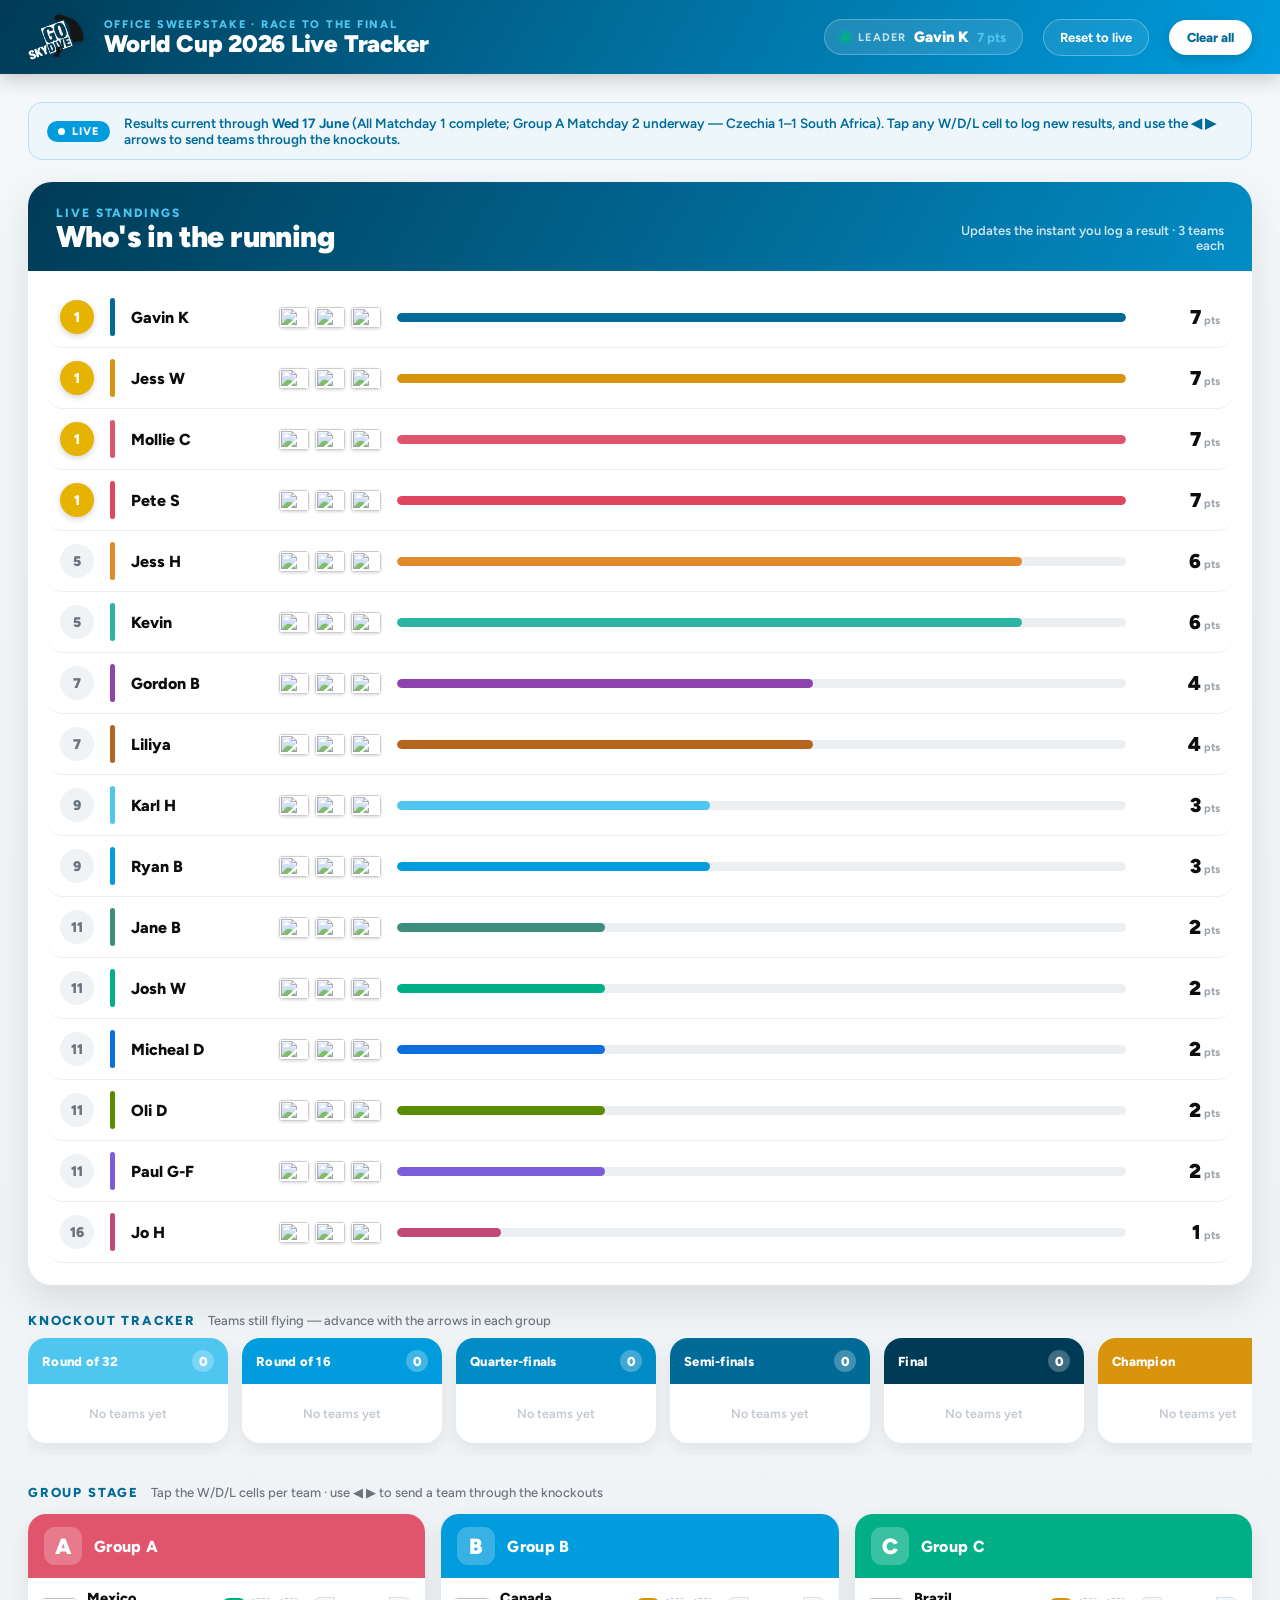
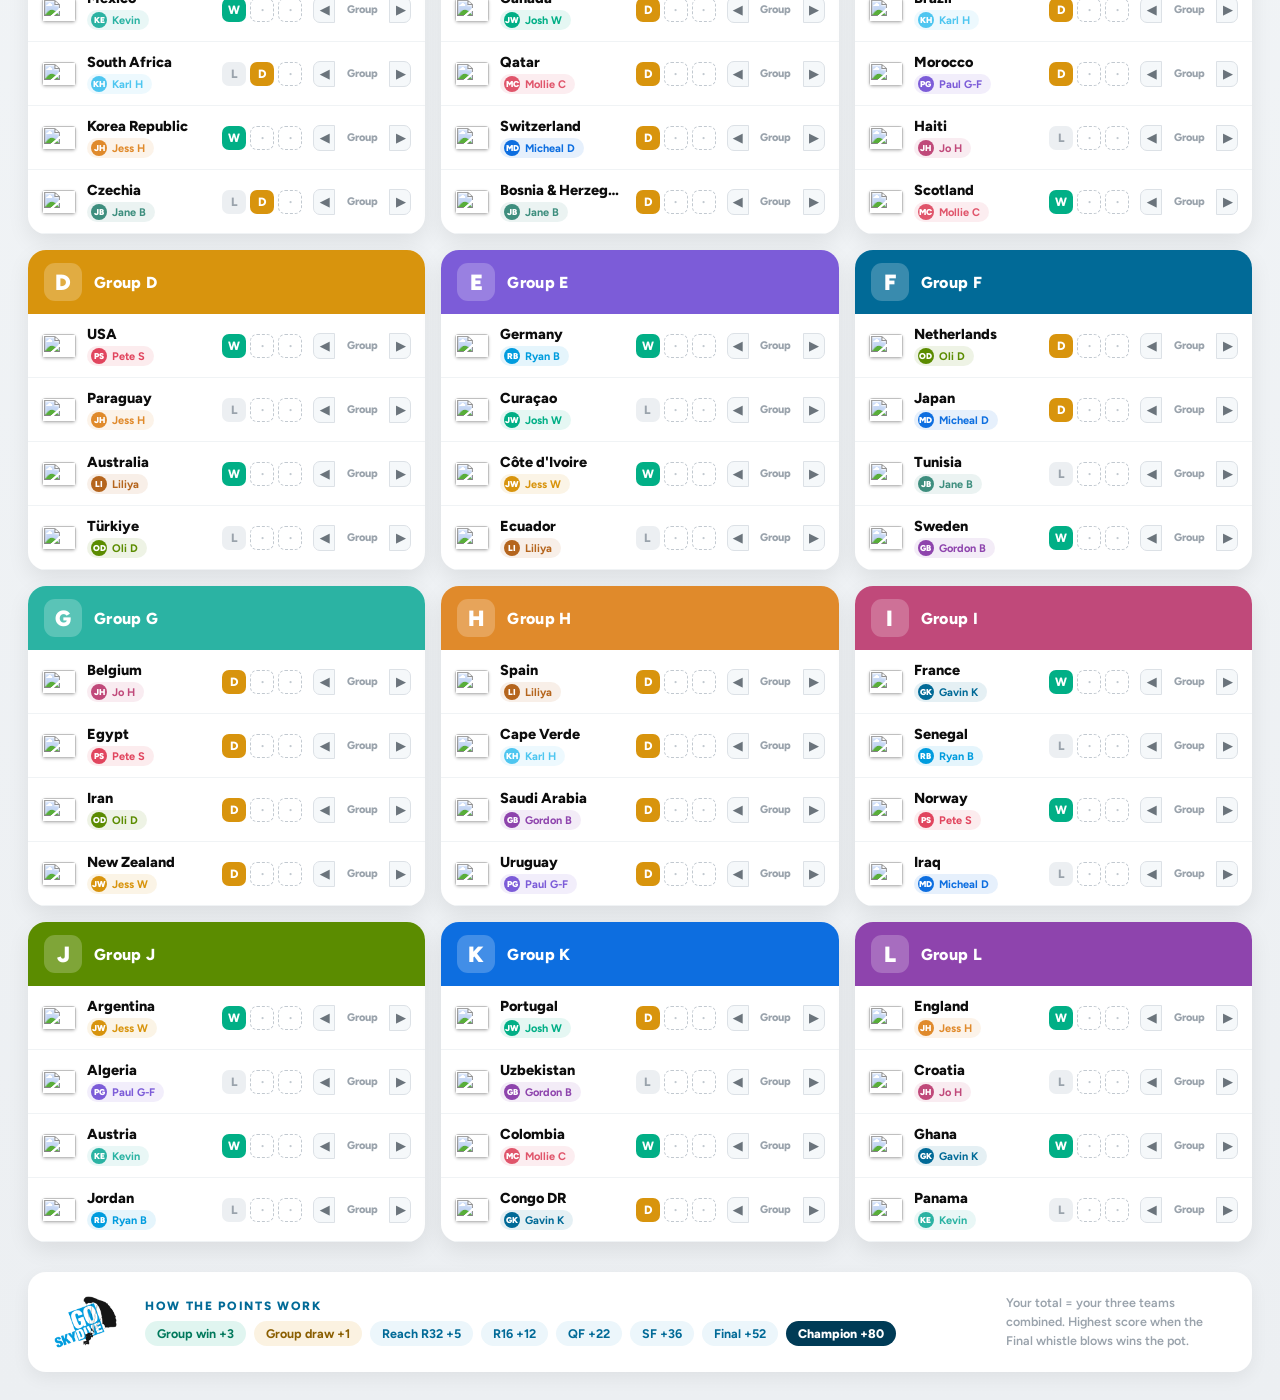
==== index.html @ 5bf9597a "Update Jun 17: complete all MD1, Group A MD2 starts Ghana 1-0 Panama, Colombia 3-1 Uzbekistan (MD1 c" ====
<!DOCTYPE html>
<html lang="en">
<head>
<meta charset="utf-8">
<meta name="viewport" content="width=device-width, initial-scale=1">
<title>GoSkydive · World Cup 2026 Sweepstake Tracker</title>
<link rel="preconnect" href="https://fonts.googleapis.com">
<link rel="preconnect" href="https://fonts.gstatic.com" crossorigin>
<link href="https://fonts.googleapis.com/css2?family=Figtree:wght@400;500;600;700;800;900&display=swap" rel="stylesheet">
<style>
*{box-sizing:border-box;margin:0;padding:0}
:root{
  --sky-blue:#009CDE;--adventure-black:#0D0D0D;--nav-green:#01AF86;--nav-orange:#D8940D;
  --blue-100:#4EC6F0;--blue-300:#028CC5;--blue-400:#016A97;--blue-500:#003B56;
  --neutral-50:#F5F8FA;--neutral-100:#ECEFF2;--neutral-200:#DCE1E6;--neutral-300:#C2C9D0;
  --neutral-400:#9AA3AC;--neutral-500:#6B747C;
  --green-12:rgba(1,175,134,0.12);--orange-12:rgba(216,148,13,0.12);
}
body{font-family:'Figtree',sans-serif;background:linear-gradient(180deg,#F5F8FA 0%,#ECEFF2 100%);min-height:100vh;color:var(--adventure-black);-webkit-font-smoothing:antialiased}
@keyframes gskPulse{0%,100%{opacity:1}50%{opacity:.45}}
.scroll-x::-webkit-scrollbar{height:10px}
.scroll-x::-webkit-scrollbar-thumb{background:#C2C9D0;border-radius:999px}
button{font-family:inherit}
</style>
</head>
<body>

<!-- HEADER -->
<div id="header" style="position:sticky;top:0;z-index:50;background:linear-gradient(120deg,#003B56 0%,#016A97 45%,#009CDE 100%);box-shadow:0 6px 18px rgba(13,13,13,.18)">
  <div style="max-width:1320px;margin:0 auto;padding:14px 28px;display:flex;align-items:center;gap:20px;flex-wrap:wrap">
    <img src="[data-uri]" alt="GoSkydive" style="height:46px;width:auto;display:block;filter:drop-shadow(0 2px 6px rgba(0,0,0,.25))">
    <div style="display:flex;flex-direction:column;gap:2px;line-height:1">
      <div style="font-size:11px;font-weight:800;letter-spacing:.16em;text-transform:uppercase;color:#4EC6F0">Office Sweepstake · Race to the Final</div>
      <div style="font-size:24px;font-weight:900;color:#fff;letter-spacing:-.01em">World Cup 2026 Live Tracker</div>
    </div>
    <div style="flex:1"></div>
    <div id="leader-badge" style="display:flex;align-items:center;gap:8px;background:rgba(255,255,255,.12);border:1px solid rgba(255,255,255,.25);padding:8px 16px;border-radius:999px">
      <span style="width:9px;height:9px;border-radius:50%;background:#01AF86;box-shadow:0 0 0 4px rgba(1,175,134,.25);animation:gskPulse 1.8s ease-in-out infinite;display:block"></span>
      <span style="font-size:11px;font-weight:700;letter-spacing:.1em;text-transform:uppercase;color:rgba(255,255,255,.75)">Leader</span>
      <span id="leader-name" style="font-size:15px;font-weight:900;color:#fff">Pending</span>
      <span id="leader-pts" style="font-size:13px;font-weight:700;color:#4EC6F0">—</span>
    </div>
    <button onclick="loadLive()" style="cursor:pointer;border:1px solid rgba(255,255,255,.3);background:rgba(255,255,255,.08);color:#fff;font-weight:700;font-size:13px;padding:10px 16px;border-radius:999px">Reset to live</button>
    <button onclick="clearAll()" style="cursor:pointer;border:none;background:#fff;color:#016A97;font-weight:800;font-size:13px;padding:10px 18px;border-radius:999px;box-shadow:0 4px 12px rgba(0,0,0,.15)">Clear all</button>
  </div>
</div>

<div style="max-width:1320px;margin:0 auto;padding:28px">

  <!-- STATUS STRIP -->
  <div style="display:flex;align-items:center;gap:14px;background:#ECF6FB;border:1px solid #B9E0F2;color:#016A97;border-radius:14px;padding:12px 18px;margin-bottom:22px;font-size:13.5px;font-weight:600">
    <span style="flex:0 0 auto;display:inline-flex;align-items:center;gap:7px;background:#009CDE;color:#fff;font-size:11px;font-weight:800;letter-spacing:.08em;text-transform:uppercase;padding:4px 11px;border-radius:999px">
      <span style="width:7px;height:7px;border-radius:50%;background:#fff;animation:gskPulse 1.8s ease-in-out infinite;display:block"></span>Live
    </span>
    <span>Results current through <b>Wed 17 June</b> (All Matchday 1 complete; Group A Matchday 2 underway — Czechia 1–1 South Africa). Tap any W/D/L cell to log new results, and use the ◀ ▶ arrows to send teams through the knockouts.</span>
  </div>

  <!-- LEADERBOARD -->
  <div style="background:#fff;border-radius:24px;box-shadow:0 16px 40px rgba(13,13,13,.10);overflow:hidden;margin-bottom:28px">
    <div style="display:flex;align-items:flex-end;justify-content:space-between;padding:24px 28px 18px;background:linear-gradient(120deg,#003B56,#028CC5)">
      <div>
        <div style="font-size:12px;font-weight:800;letter-spacing:.16em;text-transform:uppercase;color:#4EC6F0">Live Standings</div>
        <div style="font-size:30px;font-weight:900;color:#fff;letter-spacing:-.02em;line-height:1.1">Who's in the running</div>
      </div>
      <div style="font-size:13px;font-weight:600;color:rgba(255,255,255,.8);text-align:right;max-width:280px">Updates the instant you log a result · 3 teams each</div>
    </div>
    <div style="padding:16px 20px 22px">
      <div id="leaderboard"></div>
    </div>
  </div>

  <!-- KNOCKOUT TRACKER -->
  <div style="margin-bottom:10px;display:flex;align-items:baseline;gap:12px">
    <div style="font-size:13px;font-weight:800;letter-spacing:.14em;text-transform:uppercase;color:#016A97">Knockout Tracker</div>
    <div style="font-size:13px;color:#6B747C;font-weight:500">Teams still flying — advance with the arrows in each group</div>
  </div>
  <div id="knockout" class="scroll-x" style="display:flex;gap:14px;overflow-x:auto;padding-bottom:12px;margin-bottom:30px"></div>

  <!-- GROUPS -->
  <div style="margin-bottom:14px;display:flex;align-items:baseline;gap:12px">
    <div style="font-size:13px;font-weight:800;letter-spacing:.14em;text-transform:uppercase;color:#016A97">Group Stage</div>
    <div style="font-size:13px;color:#6B747C;font-weight:500">Tap the W/D/L cells per team · use ◀ ▶ to send a team through the knockouts</div>
  </div>
  <div id="groups" style="display:grid;grid-template-columns:repeat(auto-fill,minmax(390px,1fr));gap:16px"></div>

  <!-- FOOTER -->
  <div style="margin-top:30px;background:#fff;border-radius:18px;box-shadow:0 6px 18px rgba(13,13,13,.06);padding:22px 26px;display:flex;align-items:center;gap:28px;flex-wrap:wrap">
    <img src="[data-uri]" alt="GoSkydive" style="height:52px;width:auto">
    <div style="flex:1;min-width:280px">
      <div style="font-size:12px;font-weight:800;letter-spacing:.14em;text-transform:uppercase;color:#016A97;margin-bottom:8px">How the points work</div>
      <div style="display:flex;gap:8px;flex-wrap:wrap">
        <span style="background:var(--green-12);color:#01795c;font-weight:700;font-size:12.5px;padding:5px 12px;border-radius:999px">Group win +3</span>
        <span style="background:var(--orange-12);color:#8a5e00;font-weight:700;font-size:12.5px;padding:5px 12px;border-radius:999px">Group draw +1</span>
        <span style="background:#ECF6FB;color:#016A97;font-weight:700;font-size:12.5px;padding:5px 12px;border-radius:999px">Reach R32 +5</span>
        <span style="background:#ECF6FB;color:#016A97;font-weight:700;font-size:12.5px;padding:5px 12px;border-radius:999px">R16 +12</span>
        <span style="background:#ECF6FB;color:#016A97;font-weight:700;font-size:12.5px;padding:5px 12px;border-radius:999px">QF +22</span>
        <span style="background:#ECF6FB;color:#016A97;font-weight:700;font-size:12.5px;padding:5px 12px;border-radius:999px">SF +36</span>
        <span style="background:#ECF6FB;color:#016A97;font-weight:700;font-size:12.5px;padding:5px 12px;border-radius:999px">Final +52</span>
        <span style="background:#003B56;color:#fff;font-weight:800;font-size:12.5px;padding:5px 12px;border-radius:999px">Champion +80</span>
      </div>
    </div>
    <div style="font-size:12.5px;color:#9AA3AC;font-weight:600;max-width:220px;line-height:1.5">Your total = your three teams combined. Highest score when the Final whistle blows wins the pot.</div>
  </div>

</div>

<script>
const STORAGE_KEY = 'gsk-wc26-v2';
const SHORT = ['Group','R32','R16','QF','SF','Final','Champ'];
const KO_PTS = [0, 5, 12, 22, 36, 52, 80];
const KO_LABELS = ['Round of 32','Round of 16','Quarter-finals','Semi-finals','Final','Champion'];
const KO_ACCENT = ['#4EC6F0','#009CDE','#028CC5','#016A97','#003B56','#D8940D'];

const STAFF = [
  ['Ryan B','#009CDE'],['Josh W','#01AF86'],['Jess W','#D8940D'],['Mollie C','#E0556B'],
  ['Paul G-F','#7C5CD8'],['Gavin K','#016A97'],['Jess H','#E08A2B'],['Kevin','#2BB3A3'],
  ['Jo H','#C0497A'],['Micheal D','#0D6EE0'],['Oli D','#5B8C00'],['Liliya','#B5651D'],
  ['Gordon B','#8E44AD'],['Pete S','#E1455E'],['Jane B','#3E8E7E'],['Karl H','#4EC6F0']
];

const TEAMS_RAW = [
  ['Mexico','mx','A','Kevin'],['South Africa','za','A','Karl H'],['Korea Republic','kr','A','Jess H'],['Czechia','cz','A','Jane B'],
  ['Canada','ca','B','Josh W'],['Qatar','qa','B','Mollie C'],['Switzerland','ch','B','Micheal D'],['Bosnia & Herzegovina','ba','B','Jane B'],
  ['Brazil','br','C','Karl H'],['Morocco','ma','C','Paul G-F'],['Haiti','ht','C','Jo H'],['Scotland','gb-sct','C','Mollie C'],
  ['USA','us','D','Pete S'],['Paraguay','py','D','Jess H'],['Australia','au','D','Liliya'],['Türkiye','tr','D','Oli D'],
  ['Germany','de','E','Ryan B'],['Curaçao','cw','E','Josh W'],["Côte d'Ivoire",'ci','E','Jess W'],['Ecuador','ec','E','Liliya'],
  ['Netherlands','nl','F','Oli D'],['Japan','jp','F','Micheal D'],['Tunisia','tn','F','Jane B'],['Sweden','se','F','Gordon B'],
  ['Belgium','be','G','Jo H'],['Egypt','eg','G','Pete S'],['Iran','ir','G','Oli D'],['New Zealand','nz','G','Jess W'],
  ['Spain','es','H','Liliya'],['Cape Verde','cv','H','Karl H'],['Saudi Arabia','sa','H','Gordon B'],['Uruguay','uy','H','Paul G-F'],
  ['France','fr','I','Gavin K'],['Senegal','sn','I','Ryan B'],['Norway','no','I','Pete S'],['Iraq','iq','I','Micheal D'],
  ['Argentina','ar','J','Jess W'],['Algeria','dz','J','Paul G-F'],['Austria','at','J','Kevin'],['Jordan','jo','J','Ryan B'],
  ['Portugal','pt','K','Josh W'],['Uzbekistan','uz','K','Gordon B'],['Colombia','co','K','Mollie C'],['Congo DR','cd','K','Gavin K'],
  ['England','gb-eng','L','Jess H'],['Croatia','hr','L','Jo H'],['Ghana','gh','L','Gavin K'],['Panama','pa','L','Kevin']
];

const GROUP_COLORS = ['#E0556B','#009CDE','#01AF86','#D8940D','#7C5CD8','#016A97','#2BB3A3','#E08A2B','#C0497A','#5B8C00','#0D6EE0','#8E44AD'];

// Derived lookups
const colorOf = {}, initialsOf = {};
STAFF.forEach(([n, c]) => {
  colorOf[n] = c;
  const parts = n.split(/[\s-]+/).filter(Boolean);
  initialsOf[n] = parts.length >= 2 ? (parts[0][0] + parts[1][0]).toUpperCase() : n.slice(0, 2).toUpperCase();
});

const teams = TEAMS_RAW.map(([name, code, group, owner]) => ({
  name, code, group, owner, flag: 'https://flagcdn.com/w80/' + code + '.png'
}));

const groupLetters = [...new Set(teams.map(t => t.group))];
const groups = groupLetters.map((letter, i) => ({
  letter, color: GROUP_COLORS[i],
  teams: teams.filter(t => t.group === letter).map(t => t.name)
}));

// State: { [teamName]: { m: [null|'W'|'D'|'L', ...x3], stage: 0-6 } }
let state = {};

function gpOf(m) { return m.reduce((a, r) => a + (r === 'W' ? 3 : r === 'D' ? 1 : 0), 0); }

function blankState() {
  const o = {};
  teams.forEach(t => { o[t.name] = { m: [null, null, null], stage: 0 }; });
  return o;
}

function liveState() {
  const o = blankState();
  // Full results table — [MD1, MD2, MD3], null = not yet played
  const R = {
    // Group A
    'Mexico':                 ['W', null, null],
    'South Africa':           ['L', 'D',  null],  // MD2: drew Czechia
    'Korea Republic':         ['W', null, null],
    'Czechia':                ['L', 'D',  null],  // MD2: drew South Africa
    // Group B
    'Canada':                 ['D', null, null],
    'Bosnia & Herzegovina':   ['D', null, null],
    'Switzerland':            ['D', null, null],
    'Qatar':                  ['D', null, null],
    // Group C
    'Brazil':                 ['D', null, null],
    'Morocco':                ['D', null, null],
    'Scotland':               ['W', null, null],
    'Haiti':                  ['L', null, null],
    // Group D
    'USA':                    ['W', null, null],
    'Paraguay':               ['L', null, null],
    'Australia':              ['W', null, null],
    'Türkiye':                ['L', null, null],
    // Group E
    'Germany':                ['W', null, null],
    'Curaçao':                ['L', null, null],
    "Côte d'Ivoire":          ['W', null, null],
    'Ecuador':                ['L', null, null],
    // Group F
    'Netherlands':            ['D', null, null],
    'Japan':                  ['D', null, null],
    'Sweden':                 ['W', null, null],
    'Tunisia':                ['L', null, null],
    // Group G
    'Belgium':                ['D', null, null],
    'Egypt':                  ['D', null, null],
    'Iran':                   ['D', null, null],
    'New Zealand':            ['D', null, null],
    // Group H
    'Spain':                  ['D', null, null],
    'Cape Verde':             ['D', null, null],
    'Saudi Arabia':           ['D', null, null],
    'Uruguay':                ['D', null, null],
    // Group I
    'France':                 ['W', null, null],
    'Senegal':                ['L', null, null],
    'Norway':                 ['W', null, null],
    'Iraq':                   ['L', null, null],
    // Group J
    'Argentina':              ['W', null, null],
    'Algeria':                ['L', null, null],
    'Austria':                ['W', null, null],
    'Jordan':                 ['L', null, null],
    // Group K
    'Portugal':               ['D', null, null],
    'Congo DR':               ['D', null, null],
    'Uzbekistan':             ['L', null, null],
    'Colombia':               ['W', null, null],
    // Group L
    'England':                ['W', null, null],
    'Croatia':                ['L', null, null],
    'Ghana':                  ['W', null, null],
    'Panama':                 ['L', null, null],
  };
  Object.keys(R).forEach(n => { if (o[n]) o[n].m = R[n]; });
  return o;
}

function loadState() {
  try {
    const raw = localStorage.getItem(STORAGE_KEY);
    if (raw) { const o = JSON.parse(raw); if (o && o.teams) return o.teams; }
  } catch(e) {}
  return liveState();
}

function saveState() {
  try { localStorage.setItem(STORAGE_KEY, JSON.stringify({ teams: state })); } catch(e) {}
}

function clearAll() { state = blankState(); saveState(); render(); }
function loadLive() { state = liveState(); saveState(); render(); }

function cycleMatch(idx, matchIdx) {
  const name = teams[idx].name;
  const order = [null, 'W', 'D', 'L'];
  const t = state[name];
  t.m[matchIdx] = order[(order.indexOf(t.m[matchIdx]) + 1) % 4];
  saveState(); render();
}

function setStage(idx, delta) {
  const name = teams[idx].name;
  const t = state[name];
  t.stage = Math.max(0, Math.min(6, t.stage + delta));
  saveState(); render();
}

function cellStyle(res) {
  const base = 'width:24px;height:24px;border-radius:7px;cursor:pointer;font-weight:800;font-size:12px;display:inline-flex;align-items:center;justify-content:center;font-family:inherit;border:none;padding:0;';
  if (res === 'W') return base + 'background:#01AF86;color:#fff';
  if (res === 'D') return base + 'background:#D8940D;color:#fff';
  if (res === 'L') return base + 'background:#ECEFF2;color:#9AA3AC';
  return base + 'background:transparent;border:1.5px dashed #C2C9D0;color:#C2C9D0';
}

function render() {
  // Compute totals
  const totals = {};
  STAFF.forEach(([n]) => totals[n] = 0);
  teams.forEach(t => {
    const st = state[t.name] || { m: [null,null,null], stage: 0 };
    totals[t.owner] += gpOf(st.m) + KO_PTS[st.stage];
  });
  const maxPts = Math.max(1, ...Object.values(totals));

  // --- Leaderboard ---
  const ordered = [...STAFF].sort((a, b) => totals[b[0]] - totals[a[0]] || a[0].localeCompare(b[0]));
  const medal = ['#E6B400','#AEB7BF','#C9863E'];
  const lb = document.getElementById('leaderboard');
  let lastPts = null, lastRank = 0;
  lb.innerHTML = ordered.map(([name, color], i) => {
    const pts = totals[name];
    const rank = pts === lastPts ? lastRank : i + 1;
    lastPts = pts; lastRank = rank;
    const rankBg = rank <= 3 ? medal[rank-1] : '#F0F3F5';
    const rankColor = rank <= 3 ? '#fff' : '#6B747C';
    const rankShadow = rank <= 3 ? 'box-shadow:0 2px 6px rgba(0,0,0,.18);' : '';
    const myTeams = teams.filter(t => t.owner === name);
    const chips = myTeams.map(t => {
      const stg = (state[t.name] || {}).stage || 0;
      return `<img src="${t.flag}" title="${t.name} · ${SHORT[stg]}" style="width:30px;height:21px;border-radius:4px;object-fit:cover;box-shadow:0 1px 3px rgba(0,0,0,.2);opacity:${stg===0?'0.78':'1'}">`;
    }).join('');
    const barW = (pts / maxPts * 100).toFixed(1);
    return `<div style="display:flex;align-items:center;gap:16px;padding:11px 12px;border-radius:14px;border-bottom:1px solid #ECEFF2">
      <div style="width:34px;height:34px;flex:0 0 34px;border-radius:50%;display:flex;align-items:center;justify-content:center;font-weight:900;font-size:14px;background:${rankBg};color:${rankColor};${rankShadow}">${rank}</div>
      <div style="width:5px;height:38px;border-radius:999px;flex:0 0 5px;background:${color}"></div>
      <div style="width:132px;flex:0 0 132px;font-weight:800;font-size:16px;color:var(--adventure-black)">${name}</div>
      <div style="display:flex;gap:6px;flex:0 0 auto">${chips}</div>
      <div style="flex:1;height:9px;background:#ECEFF2;border-radius:999px;overflow:hidden;min-width:60px">
        <div style="width:${barW}%;height:100%;border-radius:999px;background:${color};transition:width 240ms cubic-bezier(0.16,1,0.3,1)"></div>
      </div>
      <div style="flex:0 0 78px;text-align:right;font-weight:900;font-size:20px;color:var(--adventure-black)">${pts}<span style="font-size:11px;font-weight:700;color:#9AA3AC;margin-left:3px">pts</span></div>
    </div>`;
  }).join('');

  // Header leader
  const leader = ordered[0];
  const lPts = totals[leader[0]];
  document.getElementById('leader-name').textContent = lPts > 0 ? leader[0] : 'Pending';
  document.getElementById('leader-pts').textContent = lPts > 0 ? lPts + ' pts' : '—';

  // --- Knockout tracker ---
  const ko = document.getElementById('knockout');
  ko.innerHTML = [1,2,3,4,5,6].map((stage, i) => {
    const tms = teams.filter(t => ((state[t.name] || {}).stage || 0) === stage);
    const inner = tms.length === 0
      ? `<div style="padding:14px 10px;text-align:center;color:#C2C9D0;font-size:12.5px;font-weight:600">No teams yet</div>`
      : tms.map(t => `
        <div style="display:flex;align-items:center;gap:8px;padding:7px 8px;border-radius:10px">
          <span style="width:8px;height:8px;border-radius:50%;flex:0 0 8px;background:${colorOf[t.owner]};display:block"></span>
          <img src="${t.flag}" style="width:24px;height:17px;border-radius:3px;object-fit:cover;box-shadow:0 1px 2px rgba(0,0,0,.2)">
          <div style="line-height:1.15;min-width:0">
            <div style="font-weight:700;font-size:13px;color:var(--adventure-black);white-space:nowrap;overflow:hidden;text-overflow:ellipsis">${t.name}</div>
            <div style="font-weight:600;font-size:10.5px;color:#9AA3AC">${t.owner}</div>
          </div>
        </div>`).join('');
    return `<div style="flex:0 0 200px;background:#fff;border-radius:18px;box-shadow:0 6px 18px rgba(13,13,13,.07);overflow:hidden;align-self:flex-start">
      <div style="padding:12px 14px;display:flex;align-items:center;justify-content:space-between;color:#fff;background:${KO_ACCENT[i]}">
        <span style="font-weight:800;font-size:13px;letter-spacing:.02em">${KO_LABELS[i]}</span>
        <span style="font-weight:900;font-size:13px;background:rgba(255,255,255,.25);border-radius:999px;min-width:22px;height:22px;display:inline-flex;align-items:center;justify-content:center;padding:0 6px">${tms.length}</span>
      </div>
      <div style="padding:8px">${inner}</div>
    </div>`;
  }).join('');

  // --- Groups ---
  const grpsEl = document.getElementById('groups');
  grpsEl.innerHTML = groups.map(g => {
    const rows = g.teams.map(name => {
      const tIdx = teams.findIndex(x => x.name === name);
      const t = teams[tIdx];
      const st = state[name] || { m: [null,null,null], stage: 0 };
      const oc = colorOf[t.owner];
      const cells = st.m.map((res, idx) =>
        `<button onclick="cycleMatch(${tIdx},${idx})" title="Cycle W/D/L" style="${cellStyle(res)}">${res || '·'}</button>`
      ).join('');
      const stageColor = st.stage === 0 ? '#9AA3AC' : st.stage === 6 ? '#D8940D' : '#016A97';
      return `<div style="display:flex;align-items:center;gap:11px;padding:11px 14px;border-bottom:1px solid #F0F3F5">
        <img src="${t.flag}" style="width:34px;height:24px;border-radius:4px;object-fit:cover;box-shadow:0 1px 3px rgba(0,0,0,.22);flex:0 0 34px">
        <div style="min-width:0;flex:1">
          <div style="font-weight:800;font-size:14.5px;color:var(--adventure-black);white-space:nowrap;overflow:hidden;text-overflow:ellipsis">${name}</div>
          <div style="display:inline-flex;align-items:center;gap:5px;margin-top:3px;padding:2px 9px 2px 4px;border-radius:999px;background:${oc}1A">
            <span style="width:16px;height:16px;border-radius:50%;display:inline-flex;align-items:center;justify-content:center;font-size:8.5px;font-weight:900;color:#fff;background:${oc}">${initialsOf[t.owner]}</span>
            <span style="font-size:11px;font-weight:700;color:${oc}">${t.owner}</span>
          </div>
        </div>
        <div style="display:flex;gap:4px;flex:0 0 auto">${cells}</div>
        <div style="display:flex;align-items:center;gap:2px;flex:0 0 auto">
          <button onclick="setStage(${tIdx},-1)" style="cursor:pointer;width:22px;height:26px;border:1px solid #DCE1E6;background:#F5F8FA;color:#6B747C;border-radius:7px 0 0 7px;font-weight:900;font-size:12px;line-height:1">◀</button>
          <span style="width:50px;text-align:center;font-size:11px;font-weight:800;color:${stageColor}">${SHORT[st.stage]}</span>
          <button onclick="setStage(${tIdx},1)" style="cursor:pointer;width:22px;height:26px;border:1px solid #DCE1E6;background:#F5F8FA;color:#6B747C;border-radius:0 7px 7px 0;font-weight:900;font-size:12px;line-height:1">▶</button>
        </div>
      </div>`;
    }).join('');
    return `<div style="background:#fff;border-radius:18px;box-shadow:0 8px 22px rgba(13,13,13,.08);overflow:hidden">
      <div style="display:flex;align-items:center;gap:12px;padding:13px 16px;color:#fff;background:${g.color}">
        <span style="font-weight:900;font-size:22px;background:rgba(255,255,255,.22);width:38px;height:38px;border-radius:11px;display:inline-flex;align-items:center;justify-content:center">${g.letter}</span>
        <span style="font-weight:800;font-size:16px;letter-spacing:.02em">Group ${g.letter}</span>
      </div>
      <div>${rows}</div>
    </div>`;
  }).join('');
}

// Boot
state = loadState();
render();
</script>
</body>
</html>
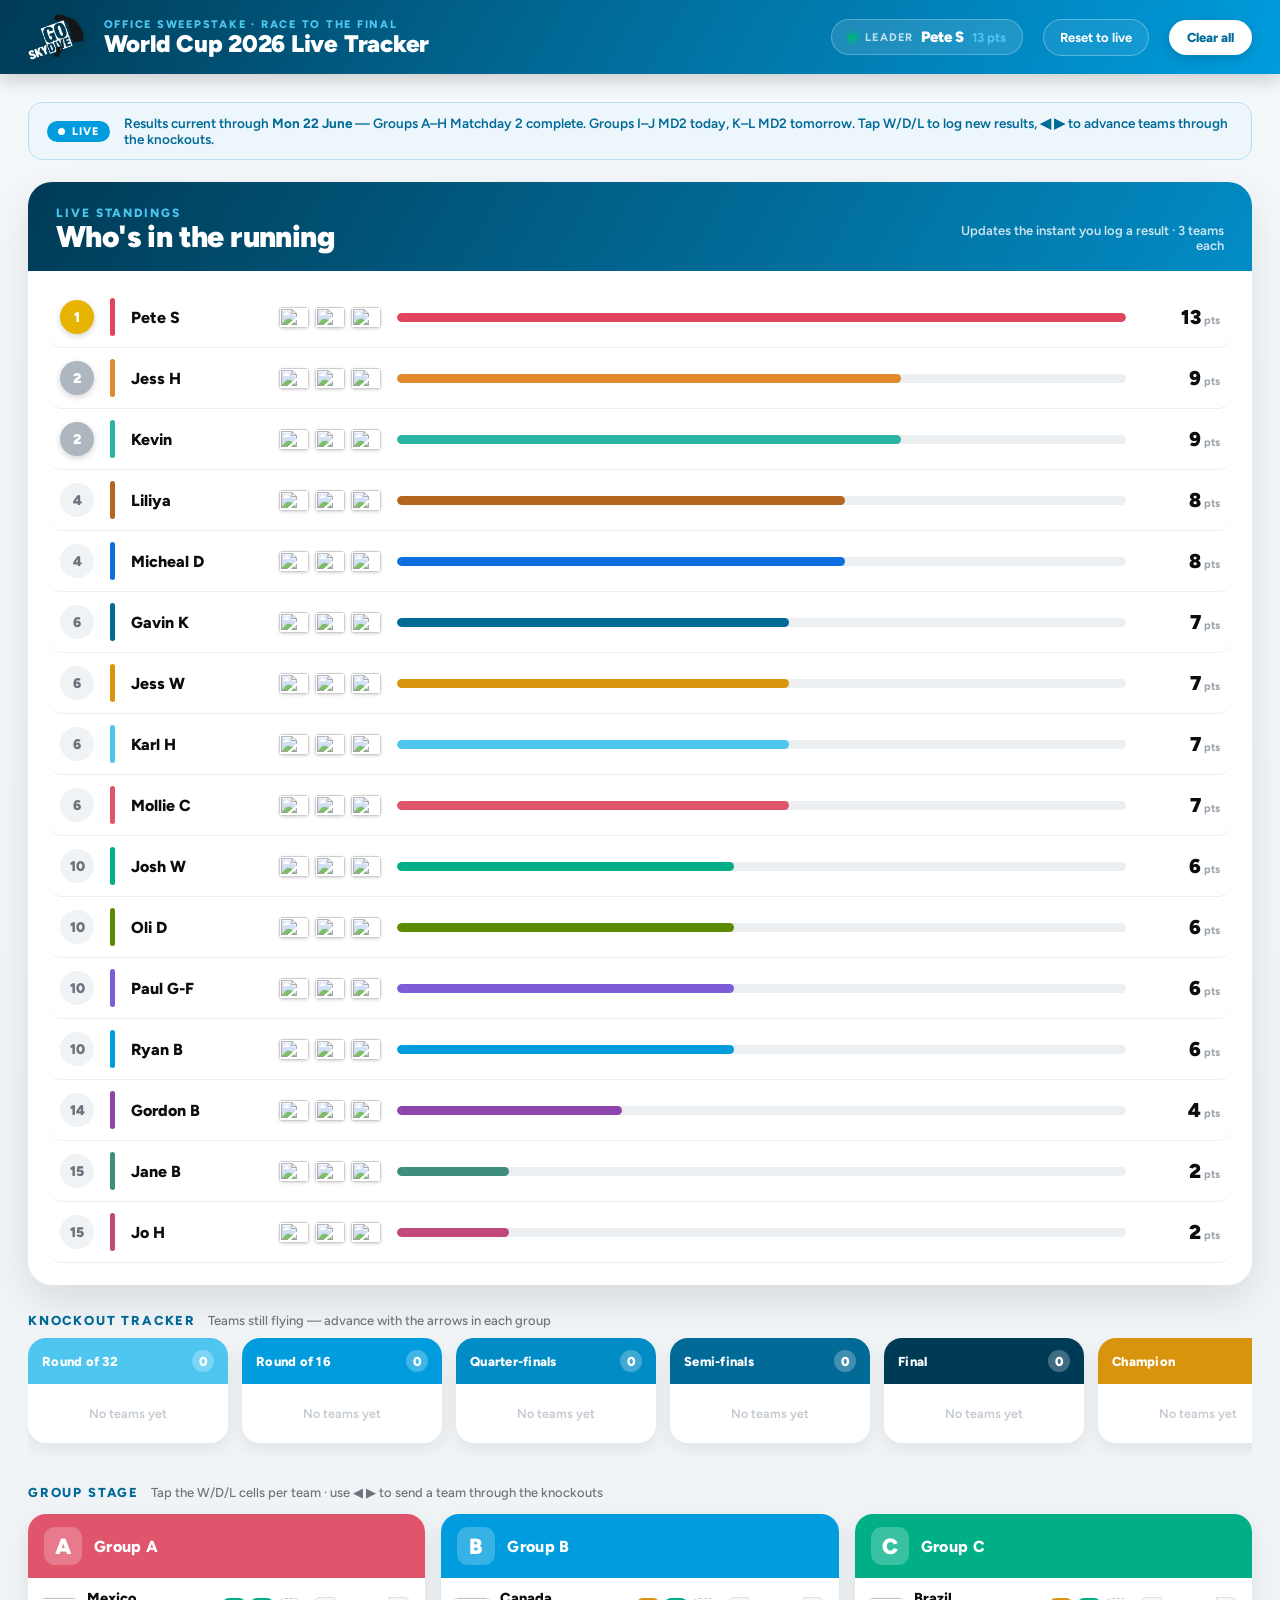
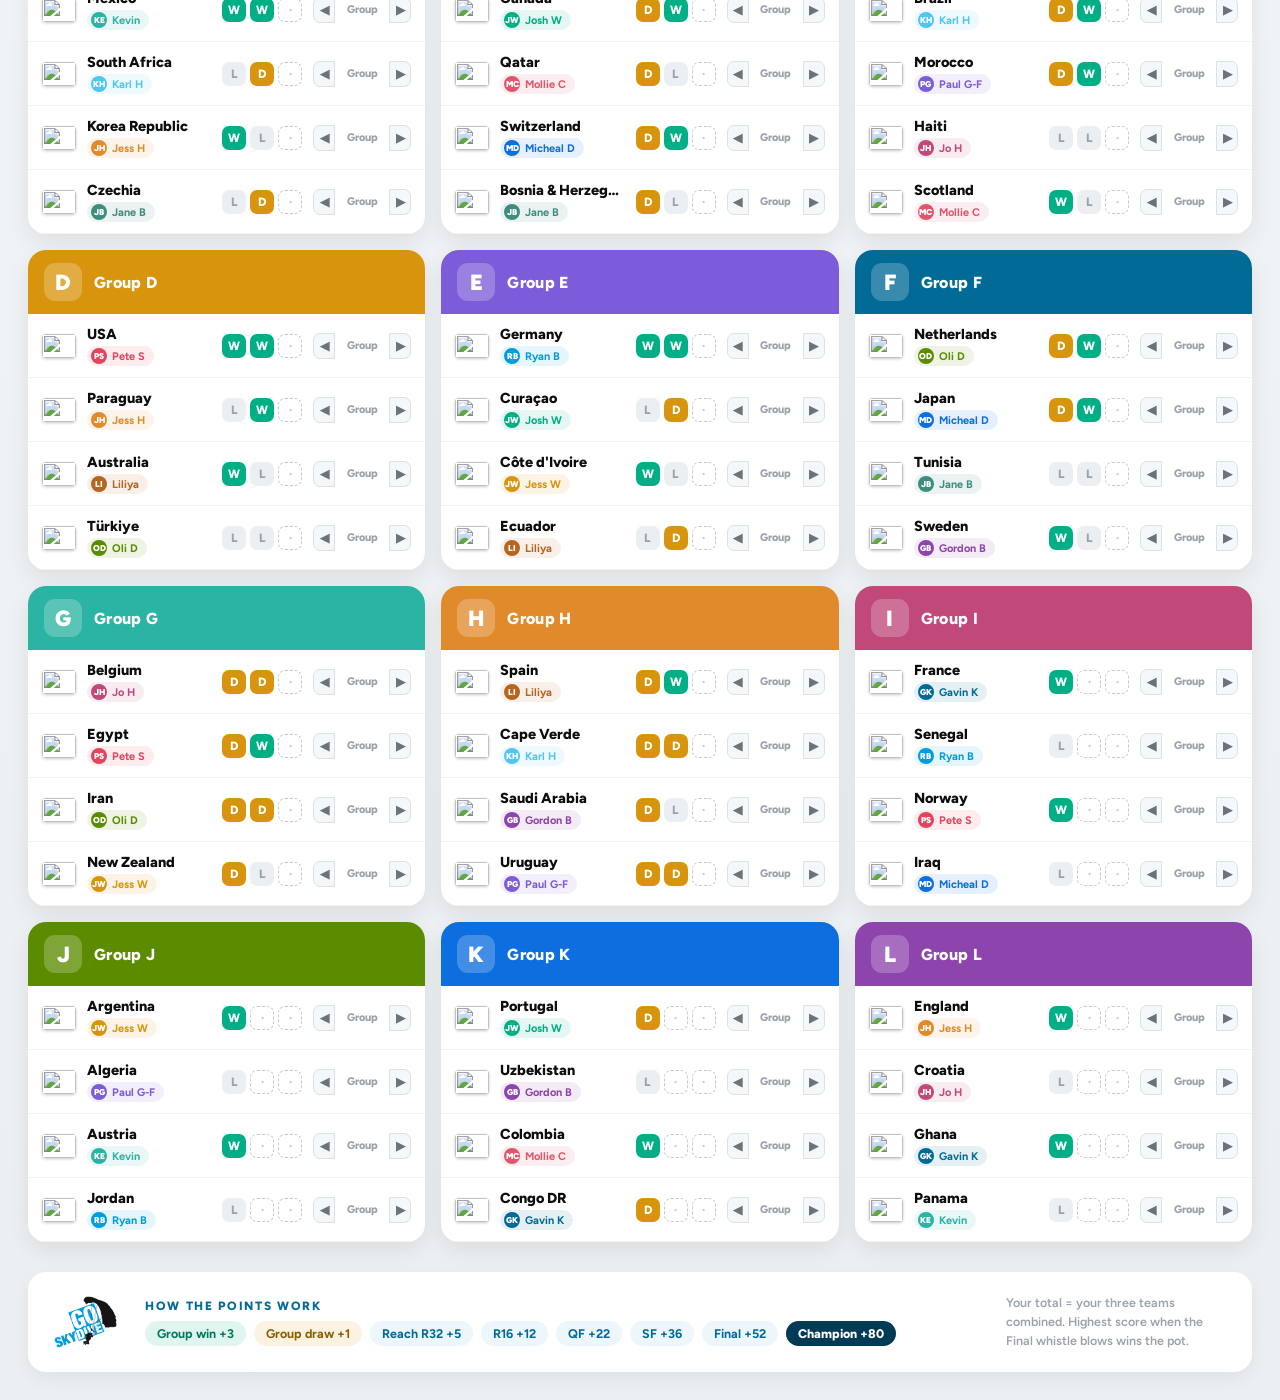
==== commit 0c73ff34: "Update Groups A-H Matchday 2 results (Jun 18-21) Group A: Mexico 1-0 Korea Rep Group B: Canada 6-0 Q" ====
--- a/index.html
+++ b/index.html
@@ -52,7 +52,7 @@
     <span style="flex:0 0 auto;display:inline-flex;align-items:center;gap:7px;background:#009CDE;color:#fff;font-size:11px;font-weight:800;letter-spacing:.08em;text-transform:uppercase;padding:4px 11px;border-radius:999px">
       <span style="width:7px;height:7px;border-radius:50%;background:#fff;animation:gskPulse 1.8s ease-in-out infinite;display:block"></span>Live
     </span>
-    <span>Results current through <b>Wed 17 June</b> (All Matchday 1 complete; Group A Matchday 2 underway — Czechia 1–1 South Africa). Tap any W/D/L cell to log new results, and use the ◀ ▶ arrows to send teams through the knockouts.</span>
+    <span>Results current through <b>Mon 22 June</b> — Groups A–H Matchday 2 complete. Groups I–J MD2 today, K–L MD2 tomorrow. Tap W/D/L to log new results, ◀ ▶ to advance teams through the knockouts.</span>
   </div>
 
   <!-- LEADERBOARD -->
@@ -169,61 +169,61 @@
   // Full results table — [MD1, MD2, MD3], null = not yet played
   const R = {
     // Group A
-    'Mexico':                 ['W', null, null],
-    'South Africa':           ['L', 'D',  null],  // MD2: drew Czechia
-    'Korea Republic':         ['W', null, null],
-    'Czechia':                ['L', 'D',  null],  // MD2: drew South Africa
+    'Mexico':                 ['W', 'W',  null],  // MD2: 1-0 Korea Republic
+    'South Africa':           ['L', 'D',  null],  // MD2: 1-1 Czechia
+    'Korea Republic':         ['W', 'L',  null],  // MD2: 0-1 Mexico
+    'Czechia':                ['L', 'D',  null],  // MD2: 1-1 South Africa
     // Group B
-    'Canada':                 ['D', null, null],
-    'Bosnia & Herzegovina':   ['D', null, null],
-    'Switzerland':            ['D', null, null],
-    'Qatar':                  ['D', null, null],
+    'Canada':                 ['D', 'W',  null],  // MD2: 6-0 Qatar
+    'Bosnia & Herzegovina':   ['D', 'L',  null],  // MD2: 1-4 Switzerland
+    'Switzerland':            ['D', 'W',  null],  // MD2: 4-1 Bosnia
+    'Qatar':                  ['D', 'L',  null],  // MD2: 0-6 Canada
     // Group C
-    'Brazil':                 ['D', null, null],
-    'Morocco':                ['D', null, null],
-    'Scotland':               ['W', null, null],
-    'Haiti':                  ['L', null, null],
+    'Brazil':                 ['D', 'W',  null],  // MD2: 3-0 Haiti
+    'Morocco':                ['D', 'W',  null],  // MD2: 1-0 Scotland
+    'Scotland':               ['W', 'L',  null],  // MD2: 0-1 Morocco
+    'Haiti':                  ['L', 'L',  null],  // MD2: 0-3 Brazil
     // Group D
-    'USA':                    ['W', null, null],
-    'Paraguay':               ['L', null, null],
-    'Australia':              ['W', null, null],
-    'Türkiye':                ['L', null, null],
+    'USA':                    ['W', 'W',  null],  // MD2: 2-0 Australia
+    'Paraguay':               ['L', 'W',  null],  // MD2: 1-0 Türkiye
+    'Australia':              ['W', 'L',  null],  // MD2: 0-2 USA
+    'Türkiye':                ['L', 'L',  null],  // MD2: 0-1 Paraguay
     // Group E
-    'Germany':                ['W', null, null],
-    'Curaçao':                ['L', null, null],
-    "Côte d'Ivoire":          ['W', null, null],
-    'Ecuador':                ['L', null, null],
+    'Germany':                ['W', 'W',  null],  // MD2: 2-1 Côte d'Ivoire
+    'Curaçao':                ['L', 'D',  null],  // MD2: 0-0 Ecuador
+    "Côte d'Ivoire":          ['W', 'L',  null],  // MD2: 1-2 Germany
+    'Ecuador':                ['L', 'D',  null],  // MD2: 0-0 Curaçao
     // Group F
-    'Netherlands':            ['D', null, null],
-    'Japan':                  ['D', null, null],
-    'Sweden':                 ['W', null, null],
-    'Tunisia':                ['L', null, null],
+    'Netherlands':            ['D', 'W',  null],  // MD2: 5-1 Sweden
+    'Japan':                  ['D', 'W',  null],  // MD2: 4-0 Tunisia
+    'Sweden':                 ['W', 'L',  null],  // MD2: 1-5 Netherlands
+    'Tunisia':                ['L', 'L',  null],  // MD2: 0-4 Japan
     // Group G
-    'Belgium':                ['D', null, null],
-    'Egypt':                  ['D', null, null],
-    'Iran':                   ['D', null, null],
-    'New Zealand':            ['D', null, null],
+    'Belgium':                ['D', 'D',  null],  // MD2: 0-0 Iran
+    'Egypt':                  ['D', 'W',  null],  // MD2: 3-1 New Zealand
+    'Iran':                   ['D', 'D',  null],  // MD2: 0-0 Belgium
+    'New Zealand':            ['D', 'L',  null],  // MD2: 1-3 Egypt
     // Group H
-    'Spain':                  ['D', null, null],
-    'Cape Verde':             ['D', null, null],
-    'Saudi Arabia':           ['D', null, null],
-    'Uruguay':                ['D', null, null],
-    // Group I
+    'Spain':                  ['D', 'W',  null],  // MD2: 4-0 Saudi Arabia
+    'Cape Verde':             ['D', 'D',  null],  // MD2: 2-2 Uruguay
+    'Saudi Arabia':           ['D', 'L',  null],  // MD2: 0-4 Spain
+    'Uruguay':                ['D', 'D',  null],  // MD2: 2-2 Cape Verde
+    // Group I — MD2 not yet played (Jun 22)
     'France':                 ['W', null, null],
     'Senegal':                ['L', null, null],
     'Norway':                 ['W', null, null],
     'Iraq':                   ['L', null, null],
-    // Group J
+    // Group J — MD2 not yet played (Jun 22)
     'Argentina':              ['W', null, null],
     'Algeria':                ['L', null, null],
     'Austria':                ['W', null, null],
     'Jordan':                 ['L', null, null],
-    // Group K
+    // Group K — MD2 not yet played (Jun 23)
     'Portugal':               ['D', null, null],
     'Congo DR':               ['D', null, null],
     'Uzbekistan':             ['L', null, null],
     'Colombia':               ['W', null, null],
-    // Group L
+    // Group L — MD2 not yet played (Jun 23)
     'England':                ['W', null, null],
     'Croatia':                ['L', null, null],
     'Ghana':                  ['W', null, null],
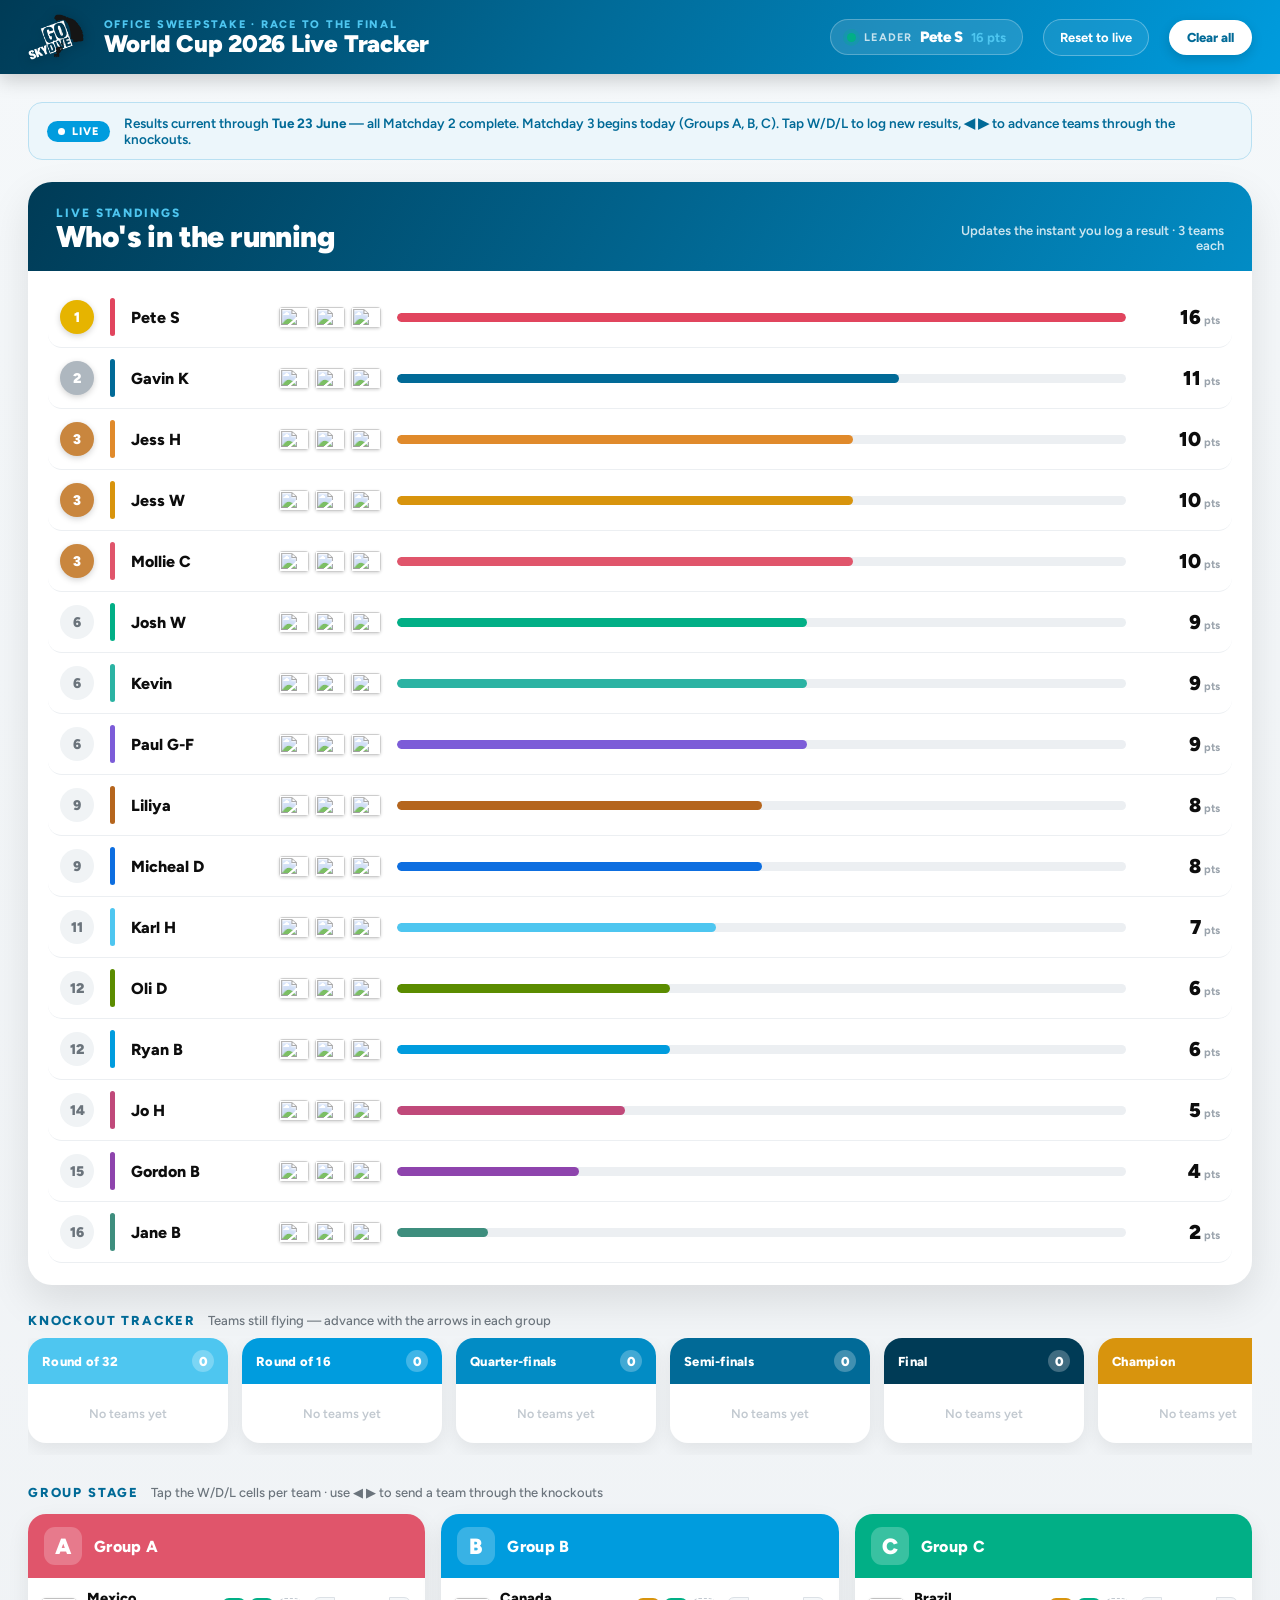
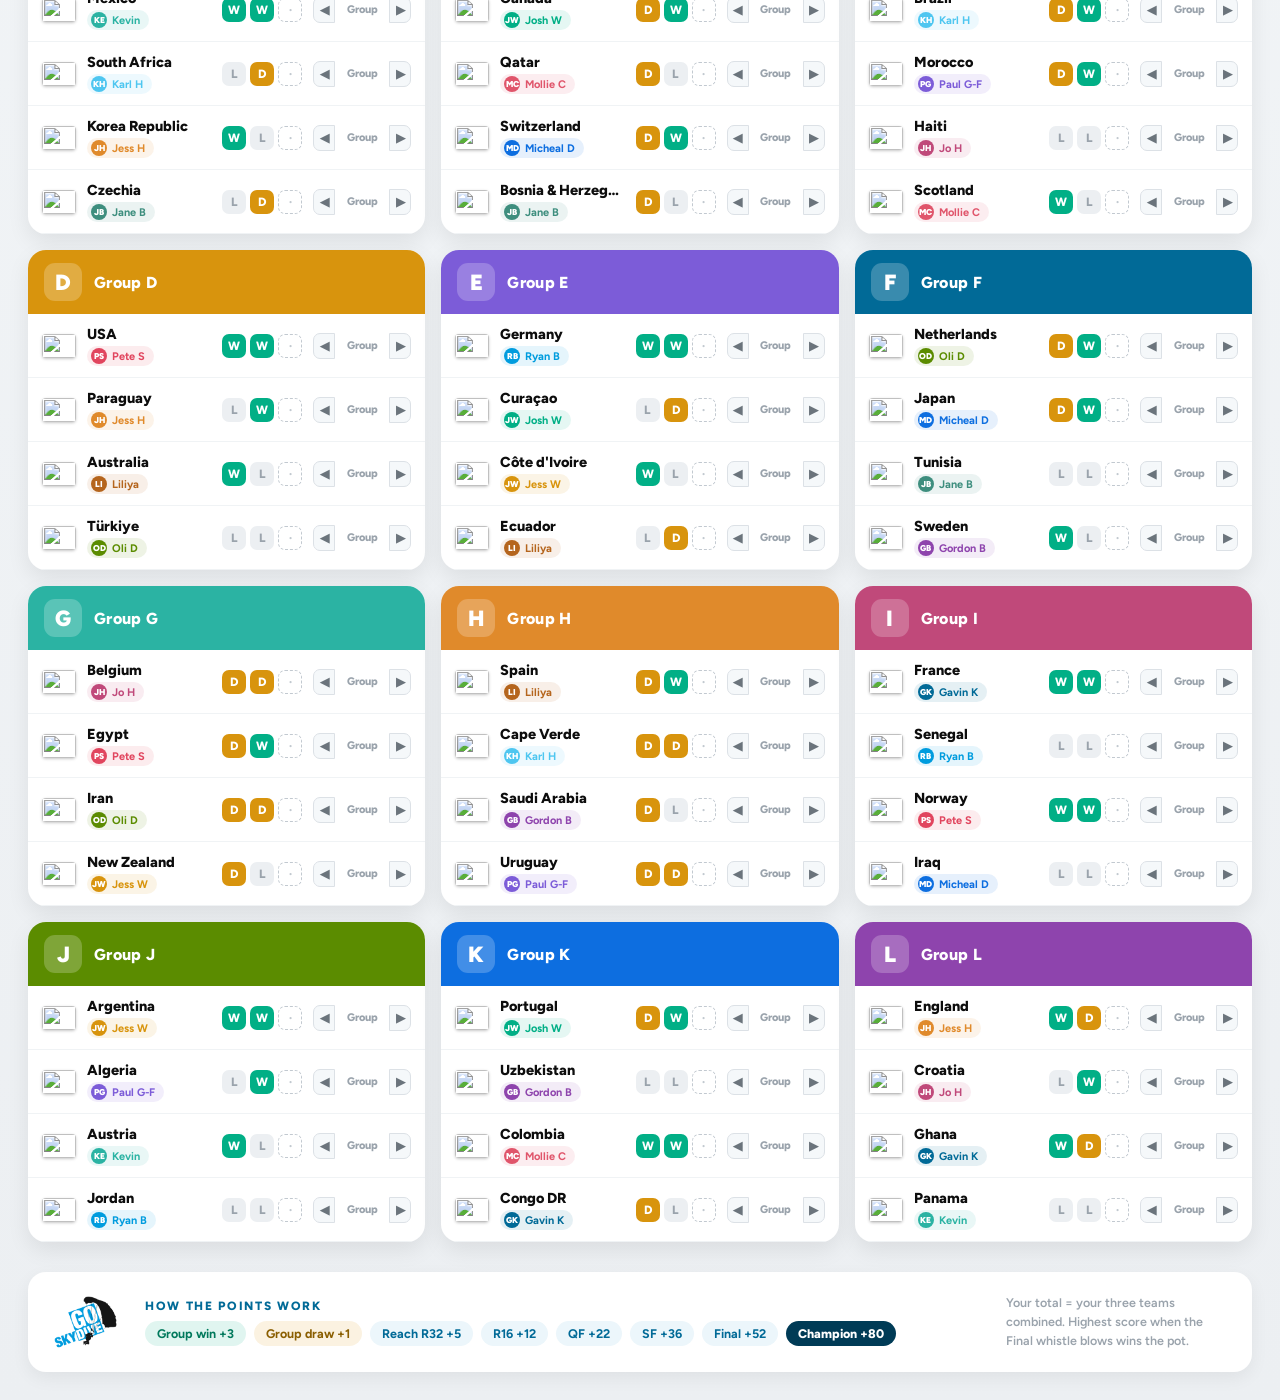
==== commit a52cb364: "Update Groups I-L Matchday 2 (Jun 22-23) Group I: France 3-0 Iraq, Norway 3-2 Senegal Group J: Argen" ====
--- a/index.html
+++ b/index.html
@@ -52,7 +52,7 @@
     <span style="flex:0 0 auto;display:inline-flex;align-items:center;gap:7px;background:#009CDE;color:#fff;font-size:11px;font-weight:800;letter-spacing:.08em;text-transform:uppercase;padding:4px 11px;border-radius:999px">
       <span style="width:7px;height:7px;border-radius:50%;background:#fff;animation:gskPulse 1.8s ease-in-out infinite;display:block"></span>Live
     </span>
-    <span>Results current through <b>Mon 22 June</b> — Groups A–H Matchday 2 complete. Groups I–J MD2 today, K–L MD2 tomorrow. Tap W/D/L to log new results, ◀ ▶ to advance teams through the knockouts.</span>
+    <span>Results current through <b>Tue 23 June</b> — all Matchday 2 complete. Matchday 3 begins today (Groups A, B, C). Tap W/D/L to log new results, ◀ ▶ to advance teams through the knockouts.</span>
   </div>
 
   <!-- LEADERBOARD -->
@@ -208,26 +208,26 @@
     'Cape Verde':             ['D', 'D',  null],  // MD2: 2-2 Uruguay
     'Saudi Arabia':           ['D', 'L',  null],  // MD2: 0-4 Spain
     'Uruguay':                ['D', 'D',  null],  // MD2: 2-2 Cape Verde
-    // Group I — MD2 not yet played (Jun 22)
-    'France':                 ['W', null, null],
-    'Senegal':                ['L', null, null],
-    'Norway':                 ['W', null, null],
-    'Iraq':                   ['L', null, null],
-    // Group J — MD2 not yet played (Jun 22)
-    'Argentina':              ['W', null, null],
-    'Algeria':                ['L', null, null],
-    'Austria':                ['W', null, null],
-    'Jordan':                 ['L', null, null],
-    // Group K — MD2 not yet played (Jun 23)
-    'Portugal':               ['D', null, null],
-    'Congo DR':               ['D', null, null],
-    'Uzbekistan':             ['L', null, null],
-    'Colombia':               ['W', null, null],
-    // Group L — MD2 not yet played (Jun 23)
-    'England':                ['W', null, null],
-    'Croatia':                ['L', null, null],
-    'Ghana':                  ['W', null, null],
-    'Panama':                 ['L', null, null],
+    // Group I — MD2 (Jun 22)
+    'France':                 ['W', 'W',  null],  // MD2: 3-0 Iraq
+    'Senegal':                ['L', 'L',  null],  // MD2: 2-3 Norway
+    'Norway':                 ['W', 'W',  null],  // MD2: 3-2 Senegal
+    'Iraq':                   ['L', 'L',  null],  // MD2: 0-3 France
+    // Group J — MD2 (Jun 22)
+    'Argentina':              ['W', 'W',  null],  // MD2: 2-0 Austria
+    'Algeria':                ['L', 'W',  null],  // MD2: 2-1 Jordan
+    'Austria':                ['W', 'L',  null],  // MD2: 0-2 Argentina
+    'Jordan':                 ['L', 'L',  null],  // MD2: 1-2 Algeria
+    // Group K — MD2 (Jun 23)
+    'Portugal':               ['D', 'W',  null],  // MD2: 5-0 Uzbekistan
+    'Congo DR':               ['D', 'L',  null],  // MD2: 0-1 Colombia
+    'Uzbekistan':             ['L', 'L',  null],  // MD2: 0-5 Portugal
+    'Colombia':               ['W', 'W',  null],  // MD2: 1-0 Congo DR
+    // Group L — MD2 (Jun 23)
+    'England':                ['W', 'D',  null],  // MD2: 0-0 Ghana
+    'Croatia':                ['L', 'W',  null],  // MD2: 3-0 Panama
+    'Ghana':                  ['W', 'D',  null],  // MD2: 0-0 England
+    'Panama':                 ['L', 'L',  null],  // MD2: 0-3 Croatia
   };
   Object.keys(R).forEach(n => { if (o[n]) o[n].m = R[n]; });
   return o;
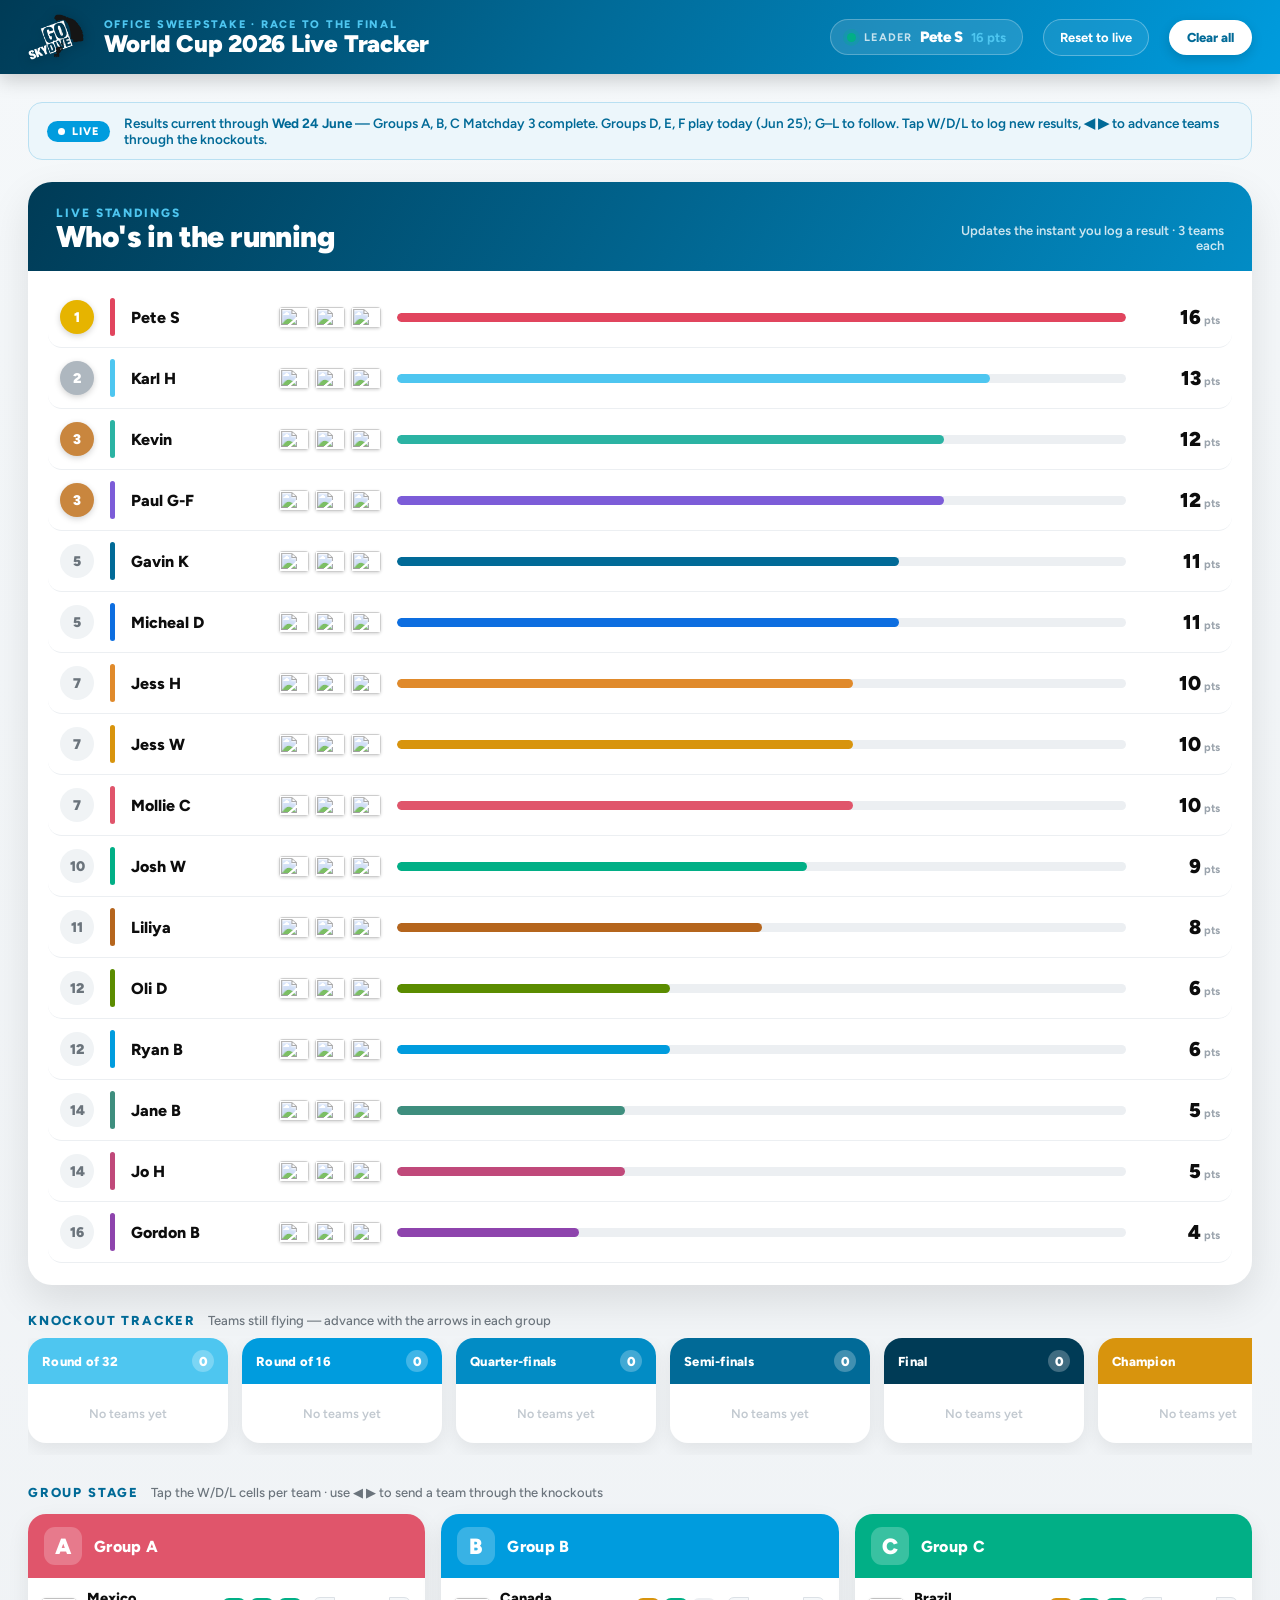
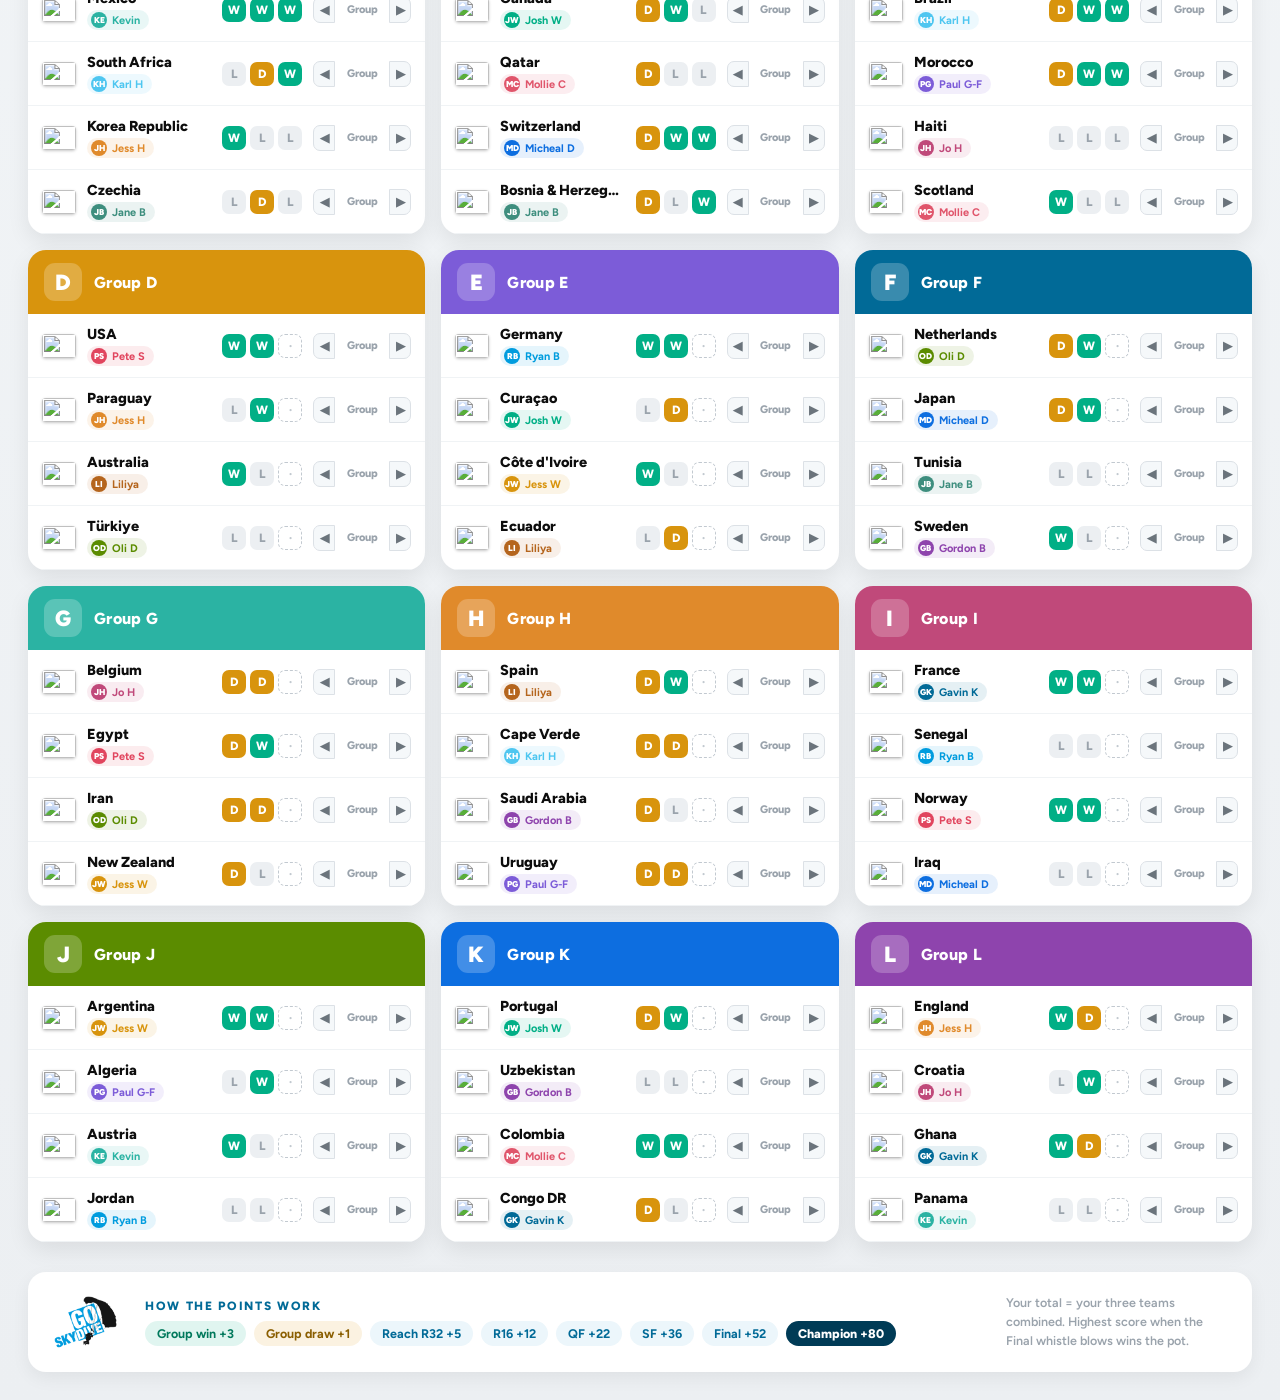
==== commit 7a94d75b: "Update Groups A-C Matchday 3 (Jun 24) Group A: Mexico 3-0 Czechia, South Africa 1-0 Korea Republic G" ====
--- a/index.html
+++ b/index.html
@@ -52,7 +52,7 @@
     <span style="flex:0 0 auto;display:inline-flex;align-items:center;gap:7px;background:#009CDE;color:#fff;font-size:11px;font-weight:800;letter-spacing:.08em;text-transform:uppercase;padding:4px 11px;border-radius:999px">
       <span style="width:7px;height:7px;border-radius:50%;background:#fff;animation:gskPulse 1.8s ease-in-out infinite;display:block"></span>Live
     </span>
-    <span>Results current through <b>Tue 23 June</b> — all Matchday 2 complete. Matchday 3 begins today (Groups A, B, C). Tap W/D/L to log new results, ◀ ▶ to advance teams through the knockouts.</span>
+    <span>Results current through <b>Wed 24 June</b> — Groups A, B, C Matchday 3 complete. Groups D, E, F play today (Jun 25); G–L to follow. Tap W/D/L to log new results, ◀ ▶ to advance teams through the knockouts.</span>
   </div>
 
   <!-- LEADERBOARD -->
@@ -169,20 +169,20 @@
   // Full results table — [MD1, MD2, MD3], null = not yet played
   const R = {
     // Group A
-    'Mexico':                 ['W', 'W',  null],  // MD2: 1-0 Korea Republic
-    'South Africa':           ['L', 'D',  null],  // MD2: 1-1 Czechia
-    'Korea Republic':         ['W', 'L',  null],  // MD2: 0-1 Mexico
-    'Czechia':                ['L', 'D',  null],  // MD2: 1-1 South Africa
+    'Mexico':                 ['W', 'W',  'W'],   // MD3: 3-0 Czechia
+    'South Africa':           ['L', 'D',  'W'],   // MD3: 1-0 Korea Republic
+    'Korea Republic':         ['W', 'L',  'L'],   // MD3: 0-1 South Africa
+    'Czechia':                ['L', 'D',  'L'],   // MD3: 0-3 Mexico
     // Group B
-    'Canada':                 ['D', 'W',  null],  // MD2: 6-0 Qatar
-    'Bosnia & Herzegovina':   ['D', 'L',  null],  // MD2: 1-4 Switzerland
-    'Switzerland':            ['D', 'W',  null],  // MD2: 4-1 Bosnia
-    'Qatar':                  ['D', 'L',  null],  // MD2: 0-6 Canada
+    'Canada':                 ['D', 'W',  'L'],   // MD3: 1-2 Switzerland
+    'Bosnia & Herzegovina':   ['D', 'L',  'W'],   // MD3: 3-1 Qatar
+    'Switzerland':            ['D', 'W',  'W'],   // MD3: 2-1 Canada
+    'Qatar':                  ['D', 'L',  'L'],   // MD3: 1-3 Bosnia
     // Group C
-    'Brazil':                 ['D', 'W',  null],  // MD2: 3-0 Haiti
-    'Morocco':                ['D', 'W',  null],  // MD2: 1-0 Scotland
-    'Scotland':               ['W', 'L',  null],  // MD2: 0-1 Morocco
-    'Haiti':                  ['L', 'L',  null],  // MD2: 0-3 Brazil
+    'Brazil':                 ['D', 'W',  'W'],   // MD3: 3-0 Scotland
+    'Morocco':                ['D', 'W',  'W'],   // MD3: 4-2 Haiti
+    'Scotland':               ['W', 'L',  'L'],   // MD3: 0-3 Brazil
+    'Haiti':                  ['L', 'L',  'L'],   // MD3: 2-4 Morocco
     // Group D
     'USA':                    ['W', 'W',  null],  // MD2: 2-0 Australia
     'Paraguay':               ['L', 'W',  null],  // MD2: 1-0 Türkiye
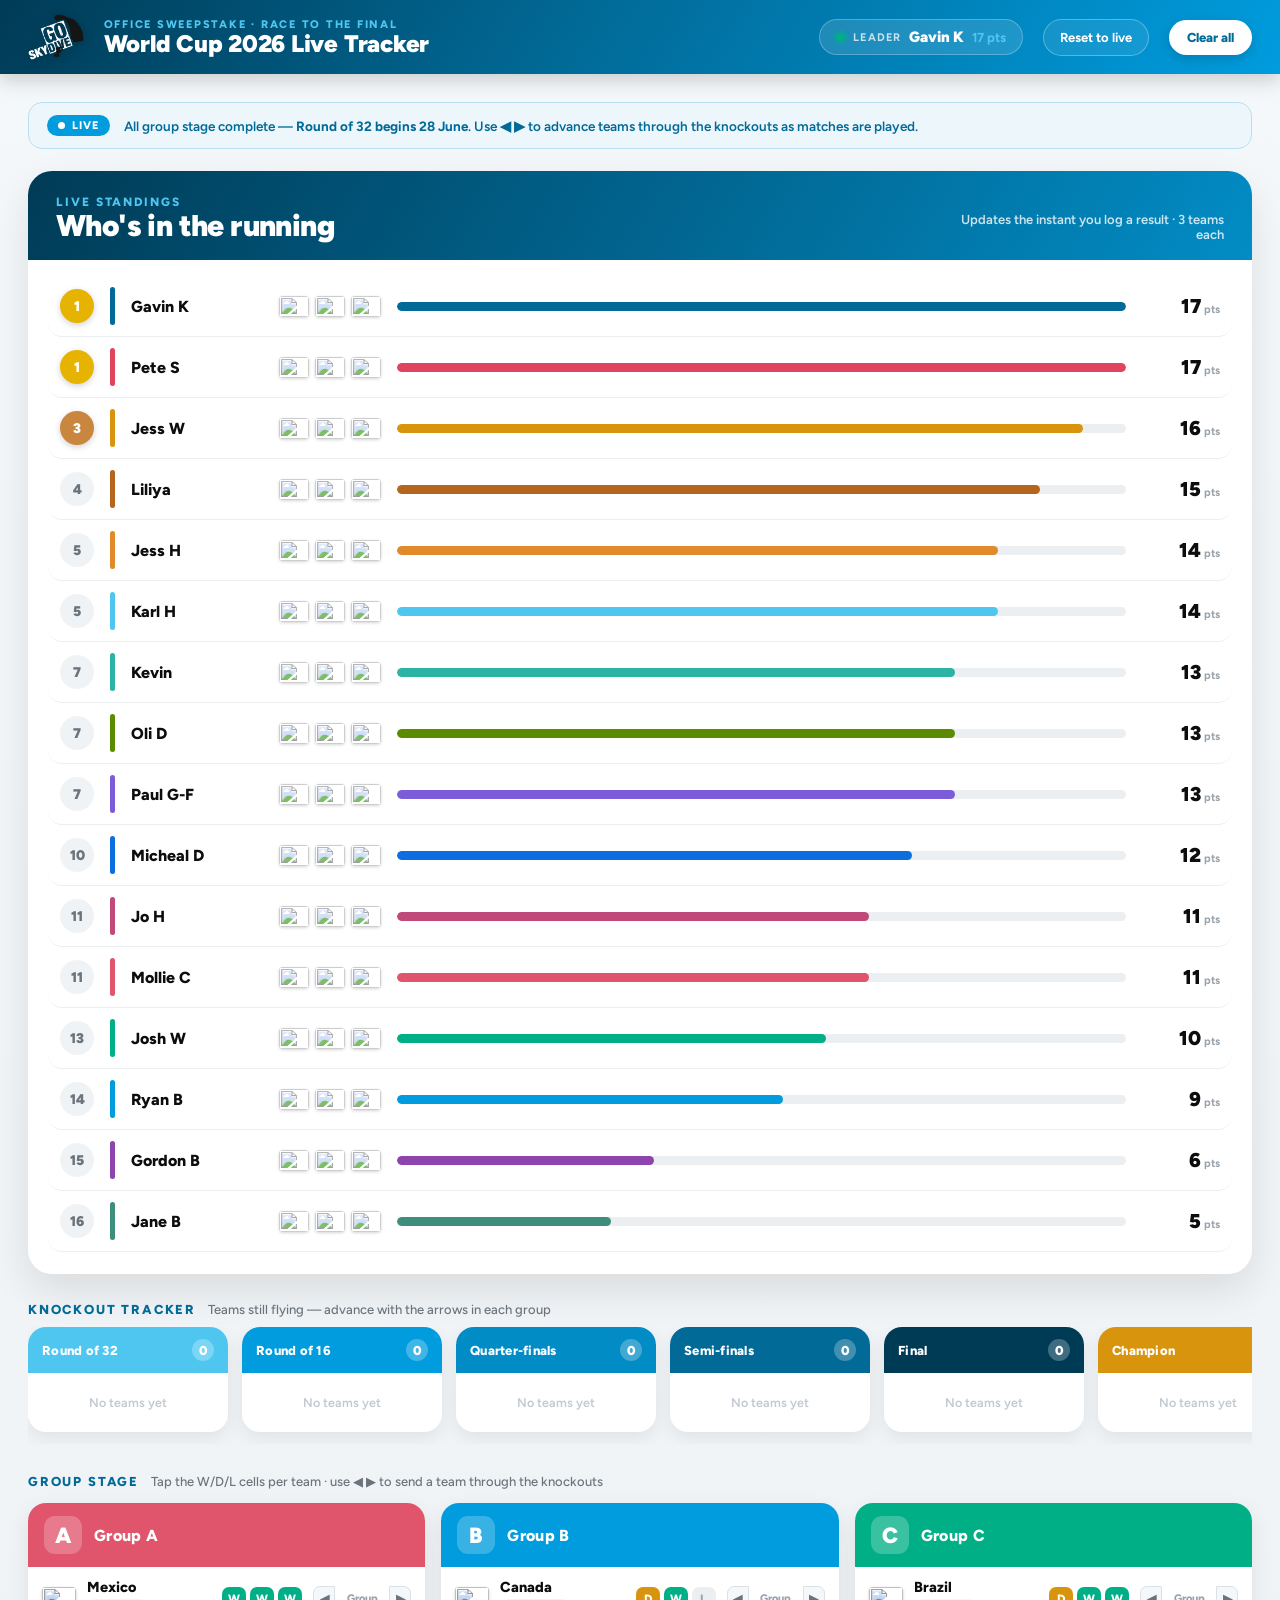
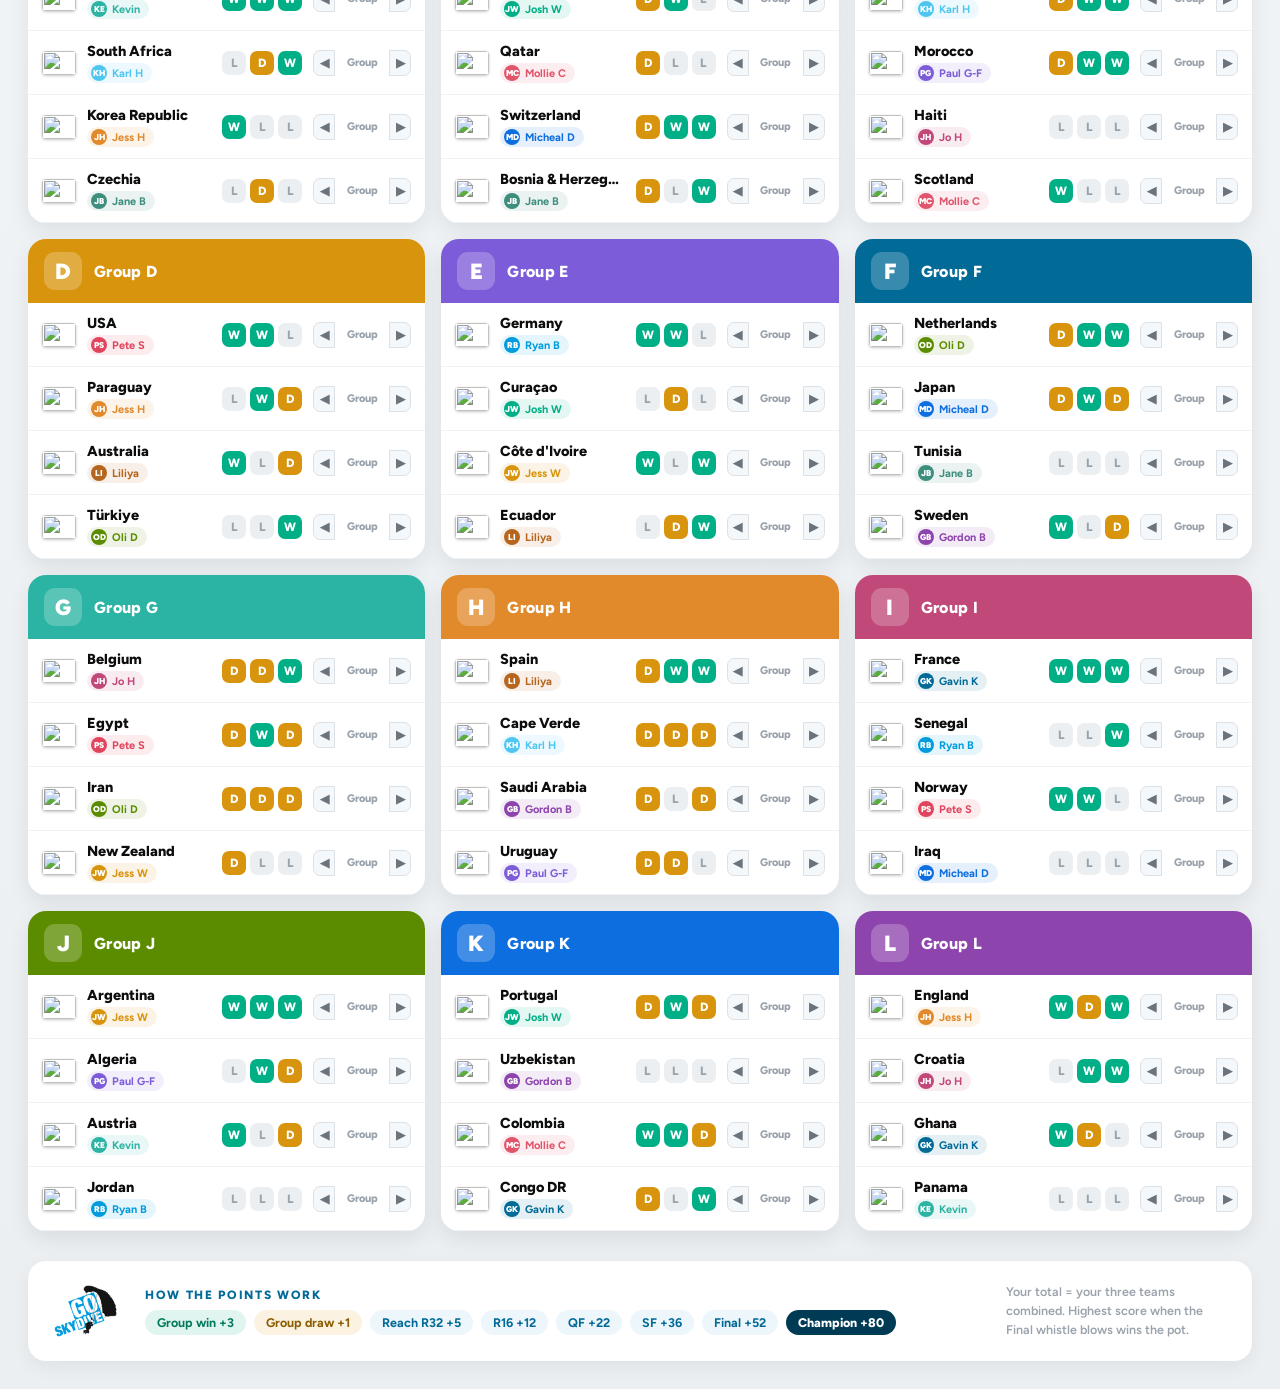
==== commit 1c115a18: "Update all groups to Matchday 3 complete (Jun 25-27) — group stage done All 48 Matchday-3 results lo" ====
--- a/index.html
+++ b/index.html
@@ -52,7 +52,7 @@
     <span style="flex:0 0 auto;display:inline-flex;align-items:center;gap:7px;background:#009CDE;color:#fff;font-size:11px;font-weight:800;letter-spacing:.08em;text-transform:uppercase;padding:4px 11px;border-radius:999px">
       <span style="width:7px;height:7px;border-radius:50%;background:#fff;animation:gskPulse 1.8s ease-in-out infinite;display:block"></span>Live
     </span>
-    <span>Results current through <b>Wed 24 June</b> — Groups A, B, C Matchday 3 complete. Groups D, E, F play today (Jun 25); G–L to follow. Tap W/D/L to log new results, ◀ ▶ to advance teams through the knockouts.</span>
+    <span>All group stage complete — <b>Round of 32 begins 28 June</b>. Use ◀ ▶ to advance teams through the knockouts as matches are played.</span>
   </div>
 
   <!-- LEADERBOARD -->
@@ -184,50 +184,50 @@
     'Scotland':               ['W', 'L',  'L'],   // MD3: 0-3 Brazil
     'Haiti':                  ['L', 'L',  'L'],   // MD3: 2-4 Morocco
     // Group D
-    'USA':                    ['W', 'W',  null],  // MD2: 2-0 Australia
-    'Paraguay':               ['L', 'W',  null],  // MD2: 1-0 Türkiye
-    'Australia':              ['W', 'L',  null],  // MD2: 0-2 USA
-    'Türkiye':                ['L', 'L',  null],  // MD2: 0-1 Paraguay
+    'USA':                    ['W', 'W',  'L'],   // MD3: 2-3 Türkiye
+    'Paraguay':               ['L', 'W',  'D'],   // MD3: 0-0 Australia
+    'Australia':              ['W', 'L',  'D'],   // MD3: 0-0 Paraguay
+    'Türkiye':                ['L', 'L',  'W'],   // MD3: 3-2 USA
     // Group E
-    'Germany':                ['W', 'W',  null],  // MD2: 2-1 Côte d'Ivoire
-    'Curaçao':                ['L', 'D',  null],  // MD2: 0-0 Ecuador
-    "Côte d'Ivoire":          ['W', 'L',  null],  // MD2: 1-2 Germany
-    'Ecuador':                ['L', 'D',  null],  // MD2: 0-0 Curaçao
+    'Germany':                ['W', 'W',  'L'],   // MD3: 1-2 Ecuador
+    'Curaçao':                ['L', 'D',  'L'],   // MD3: 0-2 Côte d'Ivoire
+    "Côte d'Ivoire":          ['W', 'L',  'W'],   // MD3: 2-0 Curaçao
+    'Ecuador':                ['L', 'D',  'W'],   // MD3: 2-1 Germany
     // Group F
-    'Netherlands':            ['D', 'W',  null],  // MD2: 5-1 Sweden
-    'Japan':                  ['D', 'W',  null],  // MD2: 4-0 Tunisia
-    'Sweden':                 ['W', 'L',  null],  // MD2: 1-5 Netherlands
-    'Tunisia':                ['L', 'L',  null],  // MD2: 0-4 Japan
+    'Netherlands':            ['D', 'W',  'W'],   // MD3: 3-1 Tunisia
+    'Japan':                  ['D', 'W',  'D'],   // MD3: 1-1 Sweden
+    'Sweden':                 ['W', 'L',  'D'],   // MD3: 1-1 Japan
+    'Tunisia':                ['L', 'L',  'L'],   // MD3: 1-3 Netherlands
     // Group G
-    'Belgium':                ['D', 'D',  null],  // MD2: 0-0 Iran
-    'Egypt':                  ['D', 'W',  null],  // MD2: 3-1 New Zealand
-    'Iran':                   ['D', 'D',  null],  // MD2: 0-0 Belgium
-    'New Zealand':            ['D', 'L',  null],  // MD2: 1-3 Egypt
+    'Belgium':                ['D', 'D',  'W'],   // MD3: 5-1 New Zealand
+    'Egypt':                  ['D', 'W',  'D'],   // MD3: 1-1 Iran
+    'Iran':                   ['D', 'D',  'D'],   // MD3: 1-1 Egypt
+    'New Zealand':            ['D', 'L',  'L'],   // MD3: 1-5 Belgium
     // Group H
-    'Spain':                  ['D', 'W',  null],  // MD2: 4-0 Saudi Arabia
-    'Cape Verde':             ['D', 'D',  null],  // MD2: 2-2 Uruguay
-    'Saudi Arabia':           ['D', 'L',  null],  // MD2: 0-4 Spain
-    'Uruguay':                ['D', 'D',  null],  // MD2: 2-2 Cape Verde
-    // Group I — MD2 (Jun 22)
-    'France':                 ['W', 'W',  null],  // MD2: 3-0 Iraq
-    'Senegal':                ['L', 'L',  null],  // MD2: 2-3 Norway
-    'Norway':                 ['W', 'W',  null],  // MD2: 3-2 Senegal
-    'Iraq':                   ['L', 'L',  null],  // MD2: 0-3 France
-    // Group J — MD2 (Jun 22)
-    'Argentina':              ['W', 'W',  null],  // MD2: 2-0 Austria
-    'Algeria':                ['L', 'W',  null],  // MD2: 2-1 Jordan
-    'Austria':                ['W', 'L',  null],  // MD2: 0-2 Argentina
-    'Jordan':                 ['L', 'L',  null],  // MD2: 1-2 Algeria
-    // Group K — MD2 (Jun 23)
-    'Portugal':               ['D', 'W',  null],  // MD2: 5-0 Uzbekistan
-    'Congo DR':               ['D', 'L',  null],  // MD2: 0-1 Colombia
-    'Uzbekistan':             ['L', 'L',  null],  // MD2: 0-5 Portugal
-    'Colombia':               ['W', 'W',  null],  // MD2: 1-0 Congo DR
-    // Group L — MD2 (Jun 23)
-    'England':                ['W', 'D',  null],  // MD2: 0-0 Ghana
-    'Croatia':                ['L', 'W',  null],  // MD2: 3-0 Panama
-    'Ghana':                  ['W', 'D',  null],  // MD2: 0-0 England
-    'Panama':                 ['L', 'L',  null],  // MD2: 0-3 Croatia
+    'Spain':                  ['D', 'W',  'W'],   // MD3: 1-0 Uruguay
+    'Cape Verde':             ['D', 'D',  'D'],   // MD3: 0-0 Saudi Arabia
+    'Saudi Arabia':           ['D', 'L',  'D'],   // MD3: 0-0 Cape Verde
+    'Uruguay':                ['D', 'D',  'L'],   // MD3: 0-1 Spain
+    // Group I
+    'France':                 ['W', 'W',  'W'],   // MD3: 4-1 Norway
+    'Senegal':                ['L', 'L',  'W'],   // MD3: 5-0 Iraq
+    'Norway':                 ['W', 'W',  'L'],   // MD3: 1-4 France
+    'Iraq':                   ['L', 'L',  'L'],   // MD3: 0-5 Senegal
+    // Group J
+    'Argentina':              ['W', 'W',  'W'],   // MD3: 3-1 Jordan
+    'Algeria':                ['L', 'W',  'D'],   // MD3: 3-3 Austria
+    'Austria':                ['W', 'L',  'D'],   // MD3: 3-3 Algeria
+    'Jordan':                 ['L', 'L',  'L'],   // MD3: 1-3 Argentina
+    // Group K
+    'Portugal':               ['D', 'W',  'D'],   // MD3: 0-0 Colombia
+    'Congo DR':               ['D', 'L',  'W'],   // MD3: 3-1 Uzbekistan
+    'Uzbekistan':             ['L', 'L',  'L'],   // MD3: 1-3 Congo DR
+    'Colombia':               ['W', 'W',  'D'],   // MD3: 0-0 Portugal
+    // Group L
+    'England':                ['W', 'D',  'W'],   // MD3: 2-0 Panama
+    'Croatia':                ['L', 'W',  'W'],   // MD3: 2-1 Ghana
+    'Ghana':                  ['W', 'D',  'L'],   // MD3: 1-2 Croatia
+    'Panama':                 ['L', 'L',  'L'],   // MD3: 0-2 England
   };
   Object.keys(R).forEach(n => { if (o[n]) o[n].m = R[n]; });
   return o;
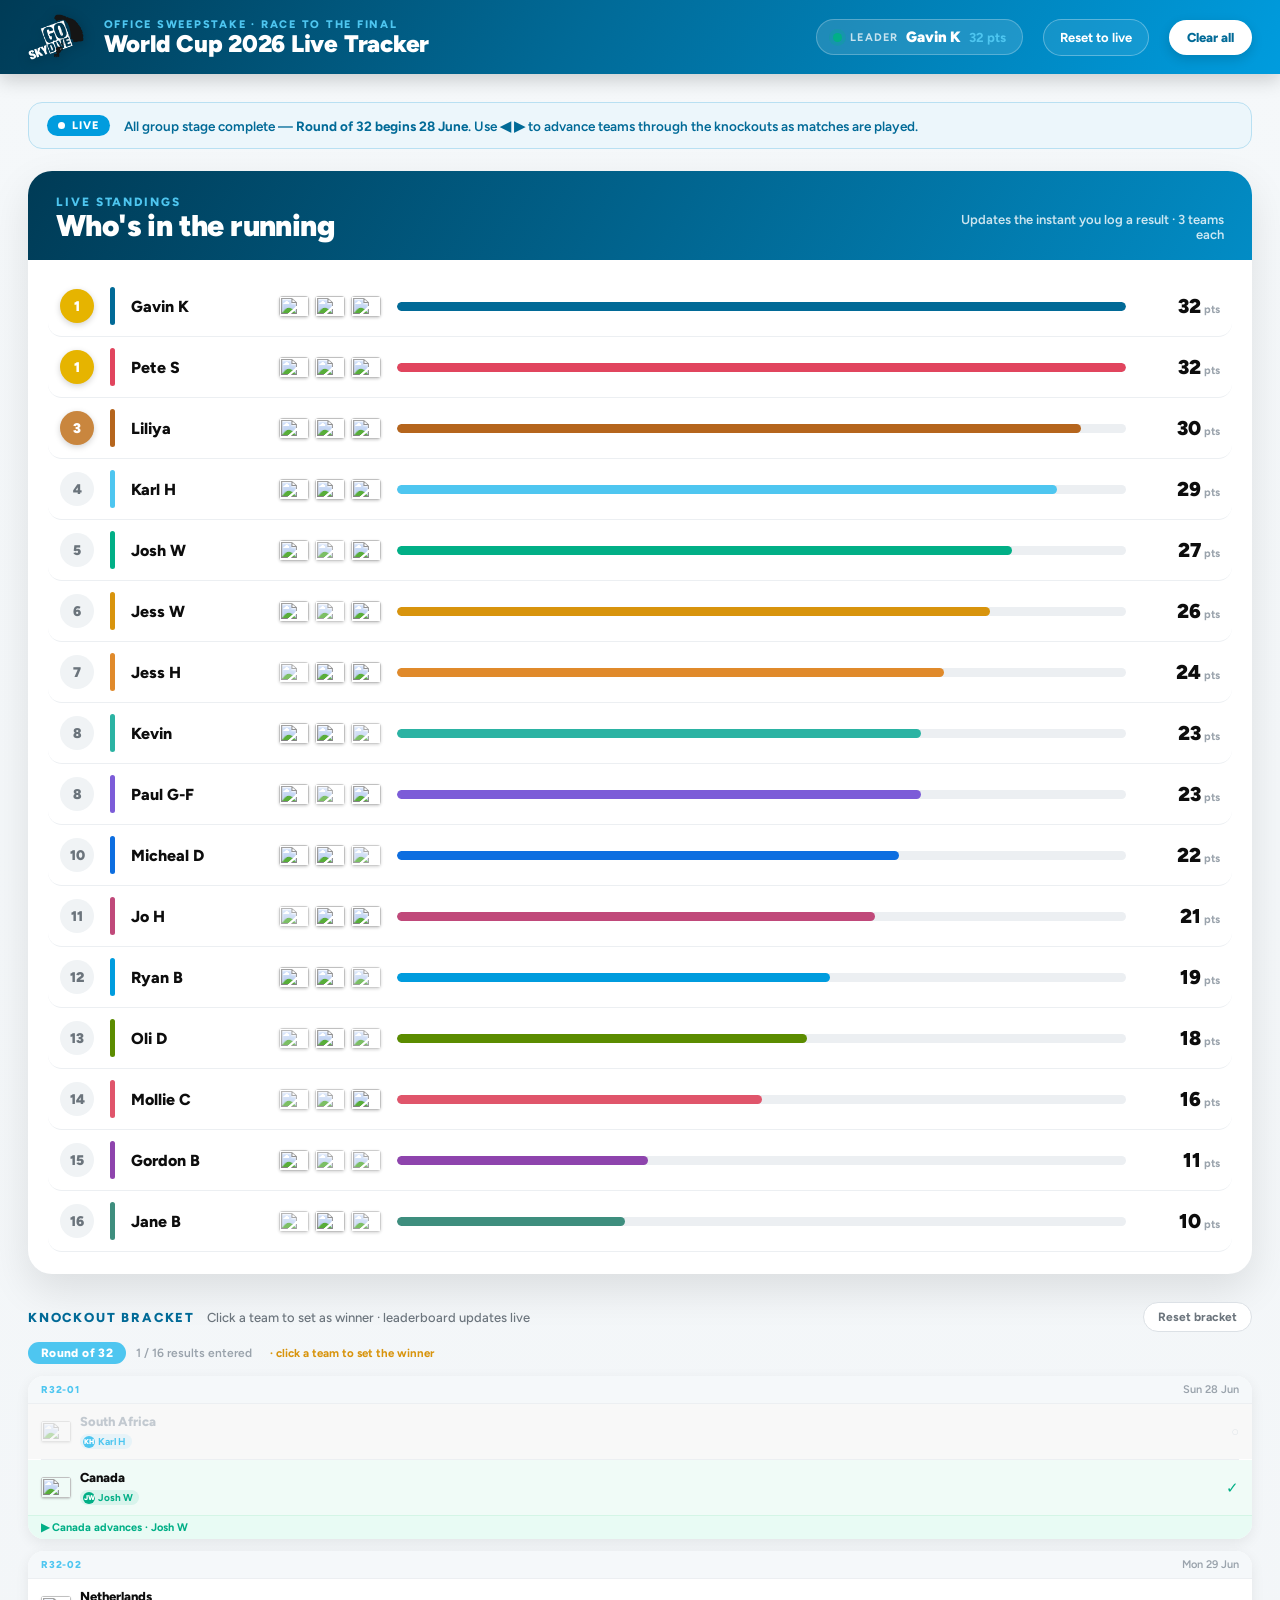
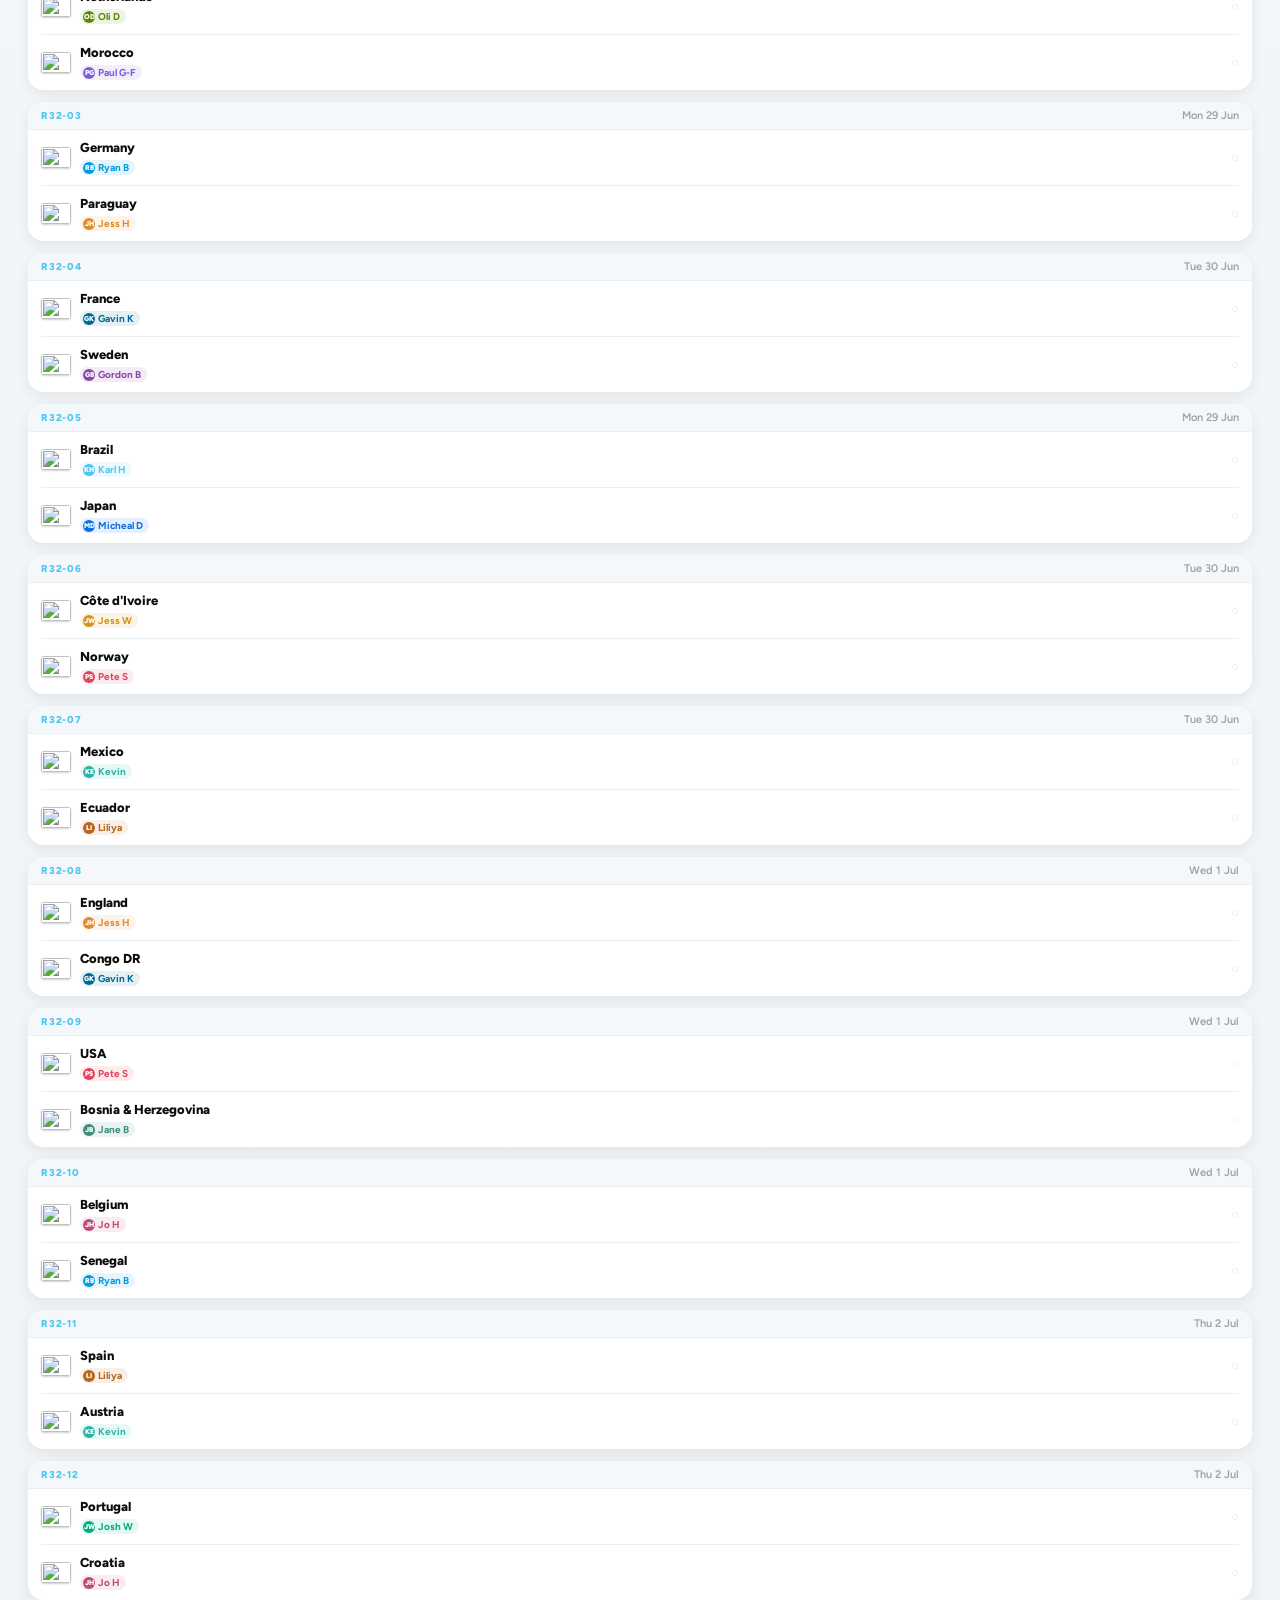
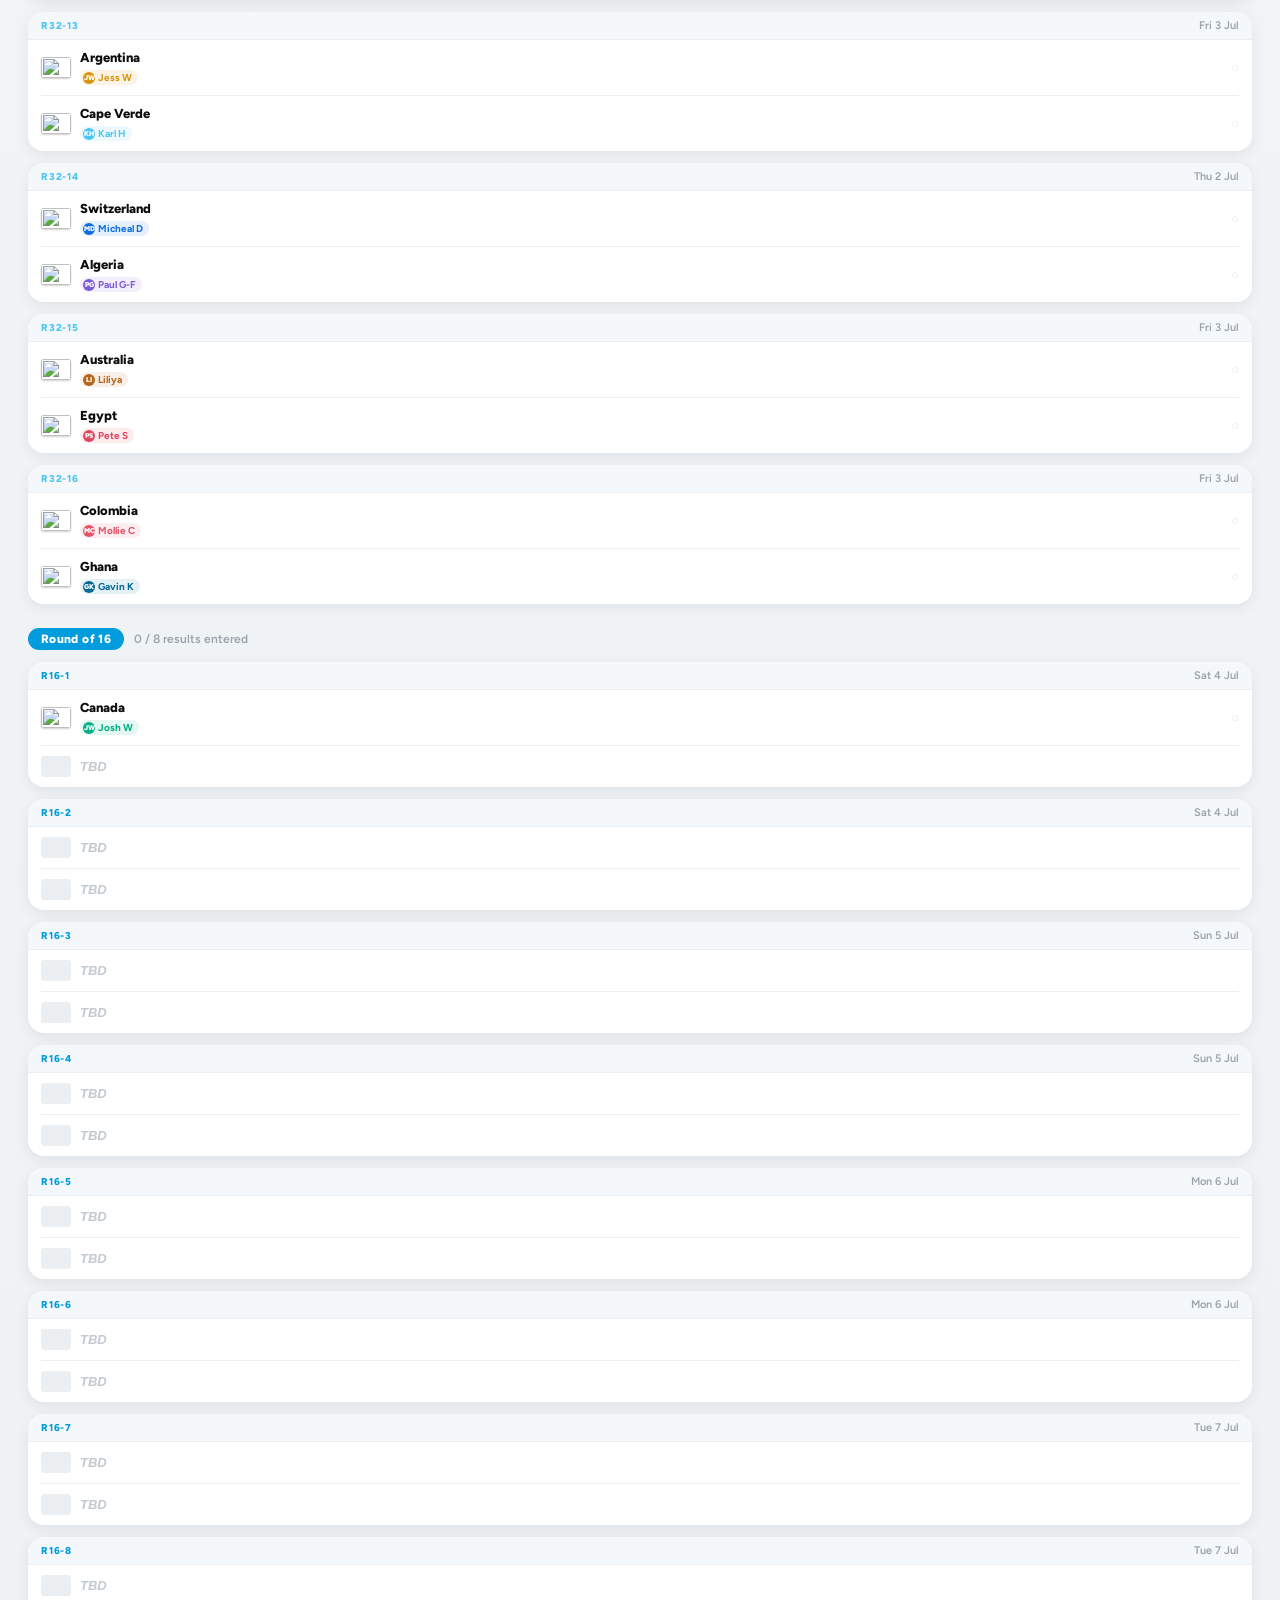
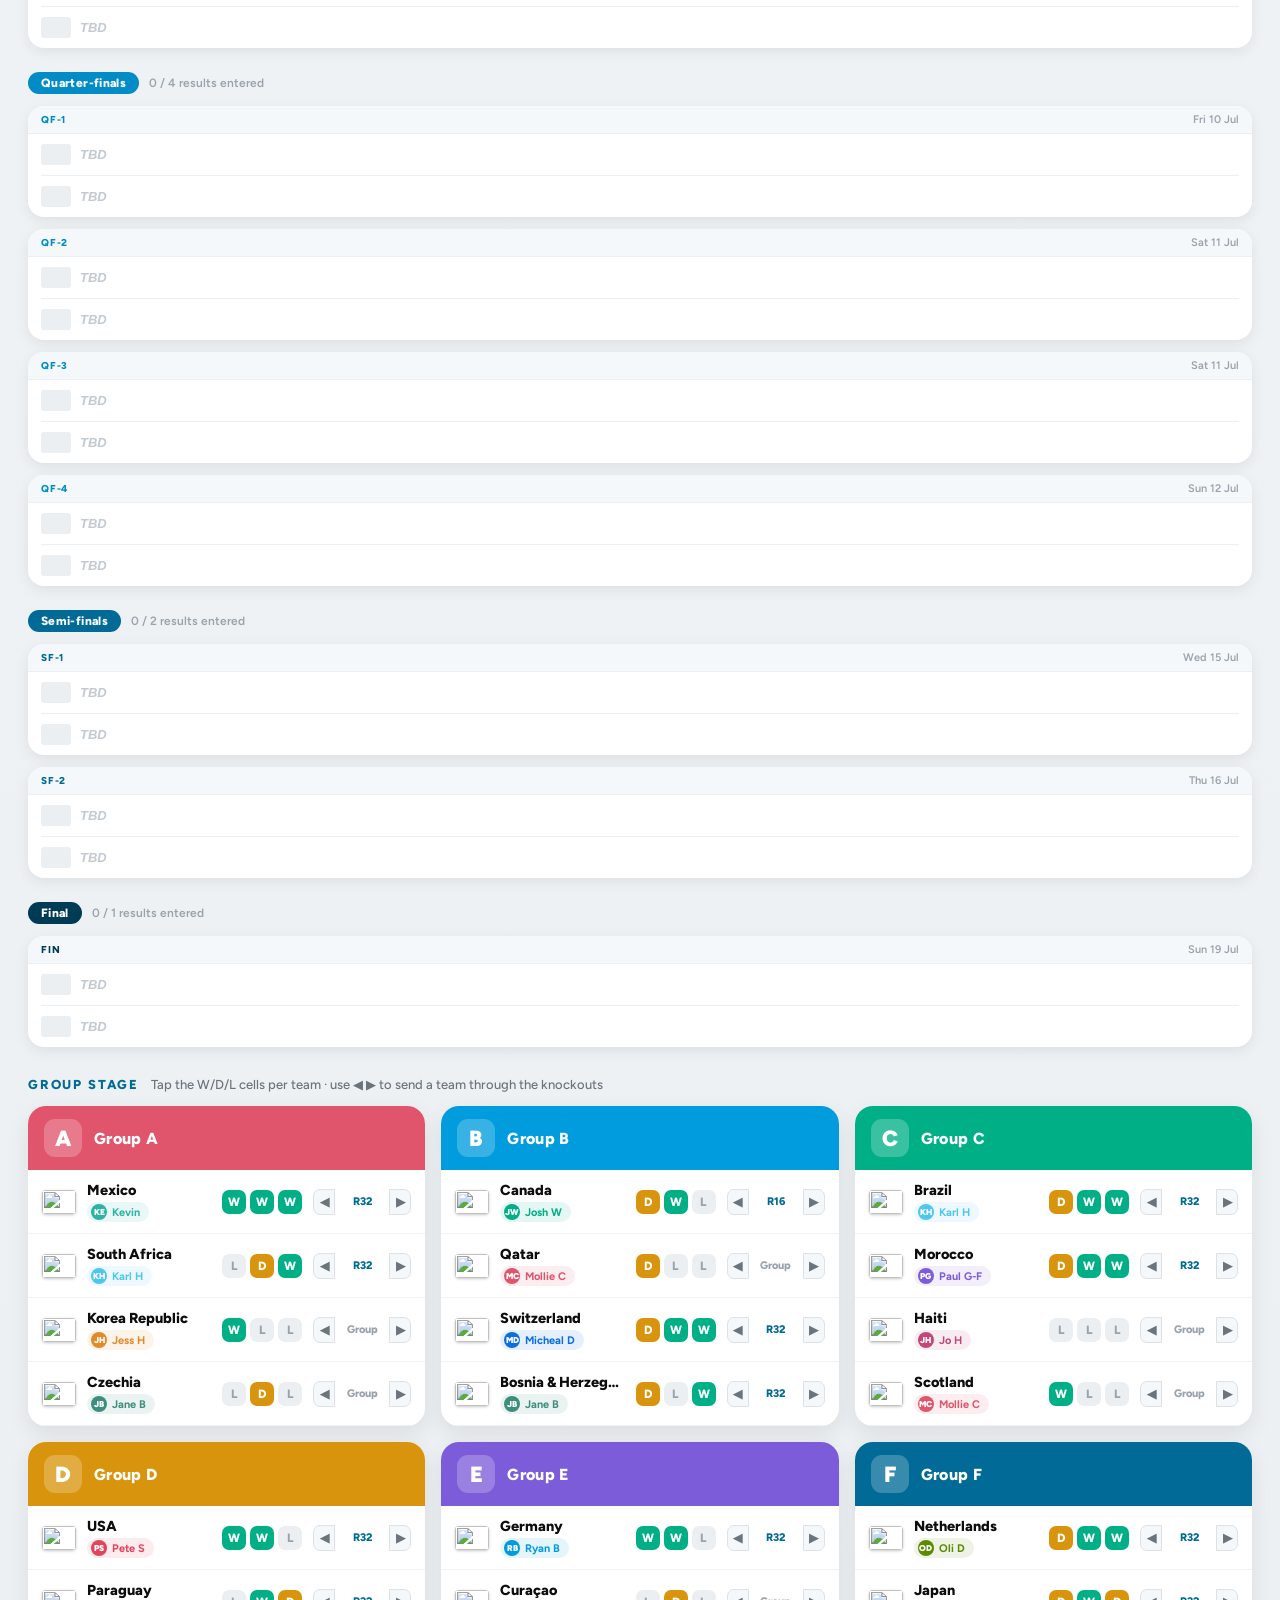
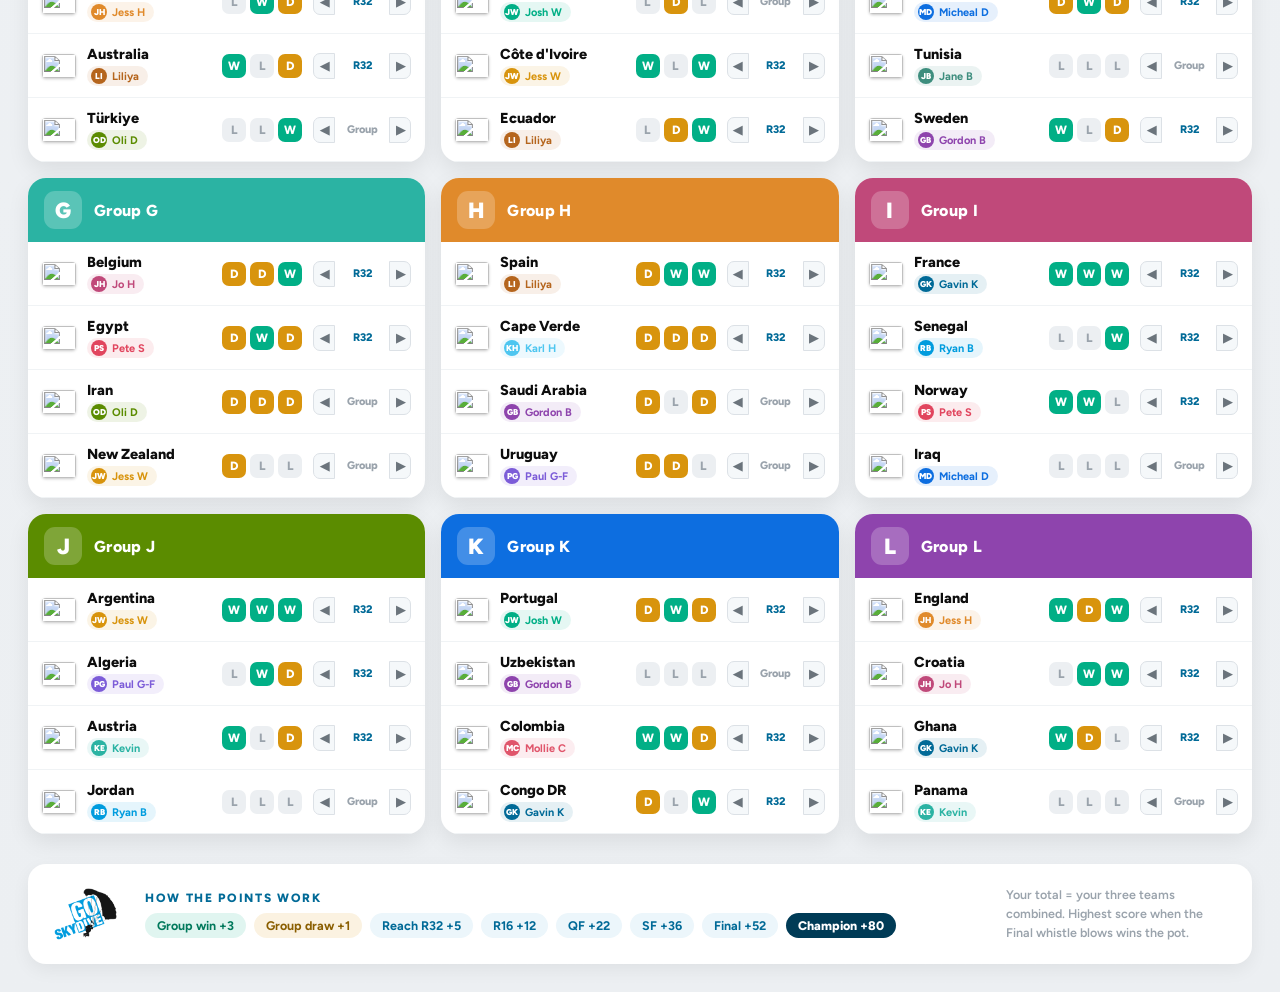
==== commit da0c0740: "Add full knockout bracket section (R32→Final) with live result entry Replaces the old stage-column t" ====
--- a/index.html
+++ b/index.html
@@ -69,12 +69,15 @@
     </div>
   </div>
 
-  <!-- KNOCKOUT TRACKER -->
-  <div style="margin-bottom:10px;display:flex;align-items:baseline;gap:12px">
-    <div style="font-size:13px;font-weight:800;letter-spacing:.14em;text-transform:uppercase;color:#016A97">Knockout Tracker</div>
-    <div style="font-size:13px;color:#6B747C;font-weight:500">Teams still flying — advance with the arrows in each group</div>
+  <!-- KNOCKOUT BRACKET -->
+  <div style="margin-bottom:10px;display:flex;align-items:center;justify-content:space-between;flex-wrap:wrap;gap:10px">
+    <div style="display:flex;align-items:baseline;gap:12px">
+      <div style="font-size:13px;font-weight:800;letter-spacing:.14em;text-transform:uppercase;color:#016A97">Knockout Bracket</div>
+      <div style="font-size:13px;color:#6B747C;font-weight:500">Click a team to set as winner · leaderboard updates live</div>
+    </div>
+    <button onclick="resetKO()" style="cursor:pointer;border:1px solid #DCE1E6;background:#fff;color:#6B747C;font-weight:700;font-size:12px;padding:7px 14px;border-radius:999px;font-family:inherit">Reset bracket</button>
   </div>
-  <div id="knockout" class="scroll-x" style="display:flex;gap:14px;overflow-x:auto;padding-bottom:12px;margin-bottom:30px"></div>
+  <div id="ko-bracket" style="margin-bottom:30px"></div>
 
   <!-- GROUPS -->
   <div style="margin-bottom:14px;display:flex;align-items:baseline;gap:12px">
@@ -111,6 +114,42 @@
 const KO_LABELS = ['Round of 32','Round of 16','Quarter-finals','Semi-finals','Final','Champion'];
 const KO_ACCENT = ['#4EC6F0','#009CDE','#028CC5','#016A97','#003B56','#D8940D'];
 
+// Knockout bracket — all 31 matches. r=0 R32, r=1 R16, r=2 QF, r=3 SF, r=4 Final
+// nxt = id of match the winner feeds into; ns = 'a' (teamA slot) or 'b' (teamB slot)
+const KO_MATCHES = [
+  {id:'R32-01',r:0,date:'Sun 28 Jun',a:'South Africa',      b:'Canada',               nxt:'R16-1',ns:'a'},
+  {id:'R32-02',r:0,date:'Mon 29 Jun',a:'Netherlands',        b:'Morocco',              nxt:'R16-1',ns:'b'},
+  {id:'R32-03',r:0,date:'Mon 29 Jun',a:'Germany',            b:'Paraguay',             nxt:'R16-2',ns:'a'},
+  {id:'R32-04',r:0,date:'Tue 30 Jun',a:'France',             b:'Sweden',               nxt:'R16-2',ns:'b'},
+  {id:'R32-05',r:0,date:'Mon 29 Jun',a:'Brazil',             b:'Japan',                nxt:'R16-3',ns:'a'},
+  {id:'R32-06',r:0,date:'Tue 30 Jun',a:"Côte d'Ivoire",     b:'Norway',               nxt:'R16-3',ns:'b'},
+  {id:'R32-07',r:0,date:'Tue 30 Jun',a:'Mexico',             b:'Ecuador',              nxt:'R16-4',ns:'a'},
+  {id:'R32-08',r:0,date:'Wed 1 Jul', a:'England',            b:'Congo DR',             nxt:'R16-4',ns:'b'},
+  {id:'R32-09',r:0,date:'Wed 1 Jul', a:'USA',                b:'Bosnia & Herzegovina', nxt:'R16-5',ns:'a'},
+  {id:'R32-10',r:0,date:'Wed 1 Jul', a:'Belgium',            b:'Senegal',              nxt:'R16-5',ns:'b'},
+  {id:'R32-11',r:0,date:'Thu 2 Jul', a:'Spain',              b:'Austria',              nxt:'R16-6',ns:'a'},
+  {id:'R32-12',r:0,date:'Thu 2 Jul', a:'Portugal',           b:'Croatia',              nxt:'R16-6',ns:'b'},
+  {id:'R32-13',r:0,date:'Fri 3 Jul', a:'Argentina',          b:'Cape Verde',           nxt:'R16-7',ns:'a'},
+  {id:'R32-14',r:0,date:'Thu 2 Jul', a:'Switzerland',        b:'Algeria',              nxt:'R16-7',ns:'b'},
+  {id:'R32-15',r:0,date:'Fri 3 Jul', a:'Australia',          b:'Egypt',                nxt:'R16-8',ns:'a'},
+  {id:'R32-16',r:0,date:'Fri 3 Jul', a:'Colombia',           b:'Ghana',                nxt:'R16-8',ns:'b'},
+  {id:'R16-1', r:1,date:'Sat 4 Jul', a:null,b:null,nxt:'QF-1',ns:'a'},
+  {id:'R16-2', r:1,date:'Sat 4 Jul', a:null,b:null,nxt:'QF-1',ns:'b'},
+  {id:'R16-3', r:1,date:'Sun 5 Jul', a:null,b:null,nxt:'QF-2',ns:'a'},
+  {id:'R16-4', r:1,date:'Sun 5 Jul', a:null,b:null,nxt:'QF-2',ns:'b'},
+  {id:'R16-5', r:1,date:'Mon 6 Jul', a:null,b:null,nxt:'QF-3',ns:'a'},
+  {id:'R16-6', r:1,date:'Mon 6 Jul', a:null,b:null,nxt:'QF-3',ns:'b'},
+  {id:'R16-7', r:1,date:'Tue 7 Jul', a:null,b:null,nxt:'QF-4',ns:'a'},
+  {id:'R16-8', r:1,date:'Tue 7 Jul', a:null,b:null,nxt:'QF-4',ns:'b'},
+  {id:'QF-1',  r:2,date:'Fri 10 Jul',a:null,b:null,nxt:'SF-1',ns:'a'},
+  {id:'QF-2',  r:2,date:'Sat 11 Jul',a:null,b:null,nxt:'SF-1',ns:'b'},
+  {id:'QF-3',  r:2,date:'Sat 11 Jul',a:null,b:null,nxt:'SF-2',ns:'a'},
+  {id:'QF-4',  r:2,date:'Sun 12 Jul',a:null,b:null,nxt:'SF-2',ns:'b'},
+  {id:'SF-1',  r:3,date:'Wed 15 Jul',a:null,b:null,nxt:'FIN', ns:'a'},
+  {id:'SF-2',  r:3,date:'Thu 16 Jul',a:null,b:null,nxt:'FIN', ns:'b'},
+  {id:'FIN',   r:4,date:'Sun 19 Jul',a:null,b:null,nxt:null,  ns:null},
+];
+
 const STAFF = [
   ['Ryan B','#009CDE'],['Josh W','#01AF86'],['Jess W','#D8940D'],['Mollie C','#E0556B'],
   ['Paul G-F','#7C5CD8'],['Gavin K','#016A97'],['Jess H','#E08A2B'],['Kevin','#2BB3A3'],
@@ -155,6 +194,8 @@
 
 // State: { [teamName]: { m: [null|'W'|'D'|'L', ...x3], stage: 0-6 } }
 let state = {};
+// KO bracket results: { [matchId]: { winner: teamName } }
+let koState = {};
 
 function gpOf(m) { return m.reduce((a, r) => a + (r === 'W' ? 3 : r === 'D' ? 1 : 0), 0); }
 
@@ -245,8 +286,54 @@
   try { localStorage.setItem(STORAGE_KEY, JSON.stringify({ teams: state })); } catch(e) {}
 }
 
-function clearAll() { state = blankState(); saveState(); render(); }
-function loadLive() { state = liveState(); saveState(); render(); }
+const KO_KEY = 'gsk-wc26-ko-v1';
+function liveKOState() { return { 'R32-01': { winner: 'Canada' } }; }
+function loadKO() {
+  try { const r = localStorage.getItem(KO_KEY); if (r) return JSON.parse(r); } catch(e) {}
+  return liveKOState();
+}
+function saveKO() { try { localStorage.setItem(KO_KEY, JSON.stringify(koState)); } catch(e) {} }
+
+// Resolve current teams in a match (R16+ are filled from prior winners)
+function koGetTeams(id) {
+  const m = KO_MATCHES.find(x => x.id === id);
+  if (!m) return [null, null];
+  if (m.r === 0) return [m.a, m.b];
+  const feeders = KO_MATCHES.filter(x => x.nxt === id);
+  const fa = feeders.find(x => x.ns === 'a');
+  const fb = feeders.find(x => x.ns === 'b');
+  return [fa ? (koState[fa.id]?.winner || null) : null, fb ? (koState[fb.id]?.winner || null) : null];
+}
+
+// Highest round reached by a team based on bracket results
+function koComputedStage(teamName) {
+  let best = 0;
+  for (const m of KO_MATCHES) {
+    const [ta, tb] = koGetTeams(m.id);
+    if (ta !== teamName && tb !== teamName) continue;
+    best = Math.max(best, m.r + 1);
+    if (koState[m.id]?.winner === teamName) best = Math.max(best, m.r + 2);
+  }
+  return Math.min(best, 6);
+}
+
+function effectiveStage(teamName) {
+  return Math.max((state[teamName] || {}).stage || 0, koComputedStage(teamName));
+}
+
+// side = 'a' or 'b'; toggles off if already set
+function setKOWinner(matchId, side) {
+  const [tA, tB] = koGetTeams(matchId);
+  const winner = side === 'a' ? tA : tB;
+  if (!winner) return;
+  if (koState[matchId]?.winner === winner) delete koState[matchId];
+  else koState[matchId] = { winner };
+  saveKO(); render();
+}
+function resetKO() { koState = {}; saveKO(); render(); }
+
+function clearAll() { state = blankState(); koState = {}; saveState(); saveKO(); render(); }
+function loadLive() { state = liveState(); koState = liveKOState(); saveState(); saveKO(); render(); }
 
 function cycleMatch(idx, matchIdx) {
   const name = teams[idx].name;
@@ -277,7 +364,7 @@
   STAFF.forEach(([n]) => totals[n] = 0);
   teams.forEach(t => {
     const st = state[t.name] || { m: [null,null,null], stage: 0 };
-    totals[t.owner] += gpOf(st.m) + KO_PTS[st.stage];
+    totals[t.owner] += gpOf(st.m) + KO_PTS[effectiveStage(t.name)];
   });
   const maxPts = Math.max(1, ...Object.values(totals));
 
@@ -295,7 +382,7 @@
     const rankShadow = rank <= 3 ? 'box-shadow:0 2px 6px rgba(0,0,0,.18);' : '';
     const myTeams = teams.filter(t => t.owner === name);
     const chips = myTeams.map(t => {
-      const stg = (state[t.name] || {}).stage || 0;
+      const stg = effectiveStage(t.name);
       return `<img src="${t.flag}" title="${t.name} · ${SHORT[stg]}" style="width:30px;height:21px;border-radius:4px;object-fit:cover;box-shadow:0 1px 3px rgba(0,0,0,.2);opacity:${stg===0?'0.78':'1'}">`;
     }).join('');
     const barW = (pts / maxPts * 100).toFixed(1);
@@ -317,29 +404,8 @@
   document.getElementById('leader-name').textContent = lPts > 0 ? leader[0] : 'Pending';
   document.getElementById('leader-pts').textContent = lPts > 0 ? lPts + ' pts' : '—';
 
-  // --- Knockout tracker ---
-  const ko = document.getElementById('knockout');
-  ko.innerHTML = [1,2,3,4,5,6].map((stage, i) => {
-    const tms = teams.filter(t => ((state[t.name] || {}).stage || 0) === stage);
-    const inner = tms.length === 0
-      ? `<div style="padding:14px 10px;text-align:center;color:#C2C9D0;font-size:12.5px;font-weight:600">No teams yet</div>`
-      : tms.map(t => `
-        <div style="display:flex;align-items:center;gap:8px;padding:7px 8px;border-radius:10px">
-          <span style="width:8px;height:8px;border-radius:50%;flex:0 0 8px;background:${colorOf[t.owner]};display:block"></span>
-          <img src="${t.flag}" style="width:24px;height:17px;border-radius:3px;object-fit:cover;box-shadow:0 1px 2px rgba(0,0,0,.2)">
-          <div style="line-height:1.15;min-width:0">
-            <div style="font-weight:700;font-size:13px;color:var(--adventure-black);white-space:nowrap;overflow:hidden;text-overflow:ellipsis">${t.name}</div>
-            <div style="font-weight:600;font-size:10.5px;color:#9AA3AC">${t.owner}</div>
-          </div>
-        </div>`).join('');
-    return `<div style="flex:0 0 200px;background:#fff;border-radius:18px;box-shadow:0 6px 18px rgba(13,13,13,.07);overflow:hidden;align-self:flex-start">
-      <div style="padding:12px 14px;display:flex;align-items:center;justify-content:space-between;color:#fff;background:${KO_ACCENT[i]}">
-        <span style="font-weight:800;font-size:13px;letter-spacing:.02em">${KO_LABELS[i]}</span>
-        <span style="font-weight:900;font-size:13px;background:rgba(255,255,255,.25);border-radius:999px;min-width:22px;height:22px;display:inline-flex;align-items:center;justify-content:center;padding:0 6px">${tms.length}</span>
-      </div>
-      <div style="padding:8px">${inner}</div>
-    </div>`;
-  }).join('');
+  // --- Knockout bracket ---
+  renderKO();
 
   // --- Groups ---
   const grpsEl = document.getElementById('groups');
@@ -352,7 +418,8 @@
       const cells = st.m.map((res, idx) =>
         `<button onclick="cycleMatch(${tIdx},${idx})" title="Cycle W/D/L" style="${cellStyle(res)}">${res || '·'}</button>`
       ).join('');
-      const stageColor = st.stage === 0 ? '#9AA3AC' : st.stage === 6 ? '#D8940D' : '#016A97';
+      const effStg = effectiveStage(name);
+      const stageColor = effStg === 0 ? '#9AA3AC' : effStg === 6 ? '#D8940D' : '#016A97';
       return `<div style="display:flex;align-items:center;gap:11px;padding:11px 14px;border-bottom:1px solid #F0F3F5">
         <img src="${t.flag}" style="width:34px;height:24px;border-radius:4px;object-fit:cover;box-shadow:0 1px 3px rgba(0,0,0,.22);flex:0 0 34px">
         <div style="min-width:0;flex:1">
@@ -365,7 +432,7 @@
         <div style="display:flex;gap:4px;flex:0 0 auto">${cells}</div>
         <div style="display:flex;align-items:center;gap:2px;flex:0 0 auto">
           <button onclick="setStage(${tIdx},-1)" style="cursor:pointer;width:22px;height:26px;border:1px solid #DCE1E6;background:#F5F8FA;color:#6B747C;border-radius:7px 0 0 7px;font-weight:900;font-size:12px;line-height:1">◀</button>
-          <span style="width:50px;text-align:center;font-size:11px;font-weight:800;color:${stageColor}">${SHORT[st.stage]}</span>
+          <span style="width:50px;text-align:center;font-size:11px;font-weight:800;color:${stageColor}">${SHORT[effStg]}</span>
           <button onclick="setStage(${tIdx},1)" style="cursor:pointer;width:22px;height:26px;border:1px solid #DCE1E6;background:#F5F8FA;color:#6B747C;border-radius:0 7px 7px 0;font-weight:900;font-size:12px;line-height:1">▶</button>
         </div>
       </div>`;
@@ -380,8 +447,82 @@
   }).join('');
 }
 
+function renderKO() {
+  const el = document.getElementById('ko-bracket');
+  if (!el) return;
+  const roundNames = ['Round of 32','Round of 16','Quarter-finals','Semi-finals','Final'];
+  const roundCols  = ['repeat(auto-fill,minmax(295px,1fr))', 'repeat(auto-fill,minmax(330px,1fr))',
+                       'repeat(auto-fill,minmax(360px,1fr))', 'repeat(2,1fr)', '1fr'];
+
+  el.innerHTML = [0,1,2,3,4].map(r => {
+    const matches = KO_MATCHES.filter(m => m.r === r);
+    const done    = matches.filter(m => koState[m.id]?.winner).length;
+
+    const cards = matches.map(m => {
+      const [tA, tB] = koGetTeams(m.id);
+      const winner   = koState[m.id]?.winner || null;
+      const objA     = tA ? teams.find(x => x.name === tA) : null;
+      const objB     = tB ? teams.find(x => x.name === tB) : null;
+
+      function row(side, teamName, teamObj) {
+        if (!teamName || !teamObj) {
+          return `<div style="display:flex;align-items:center;gap:9px;padding:10px 13px;">
+            <div style="width:30px;height:21px;border-radius:3px;background:#ECEFF2;flex:0 0 30px"></div>
+            <span style="font-weight:700;font-size:13px;color:#C2C9D0;font-style:italic">TBD</span>
+          </div>`;
+        }
+        const isW  = winner === teamName;
+        const isL  = winner && winner !== teamName;
+        const oc   = colorOf[teamObj.owner];
+        const bg   = isW ? '#F0FBF7' : isL ? '#F8F8F8' : '#fff';
+        const nc   = isL ? '#C2C9D0' : '#0D0D0D';
+        const iop  = isL ? 'opacity:.35;' : '';
+        return `<div onclick="setKOWinner('${m.id}','${side}')" style="cursor:pointer;display:flex;align-items:center;gap:9px;padding:10px 13px;background:${bg};transition:background 120ms">
+          <img src="${teamObj.flag}" style="width:30px;height:21px;border-radius:3px;object-fit:cover;flex:0 0 30px;box-shadow:0 1px 2px rgba(0,0,0,.18);${iop}">
+          <div style="flex:1;min-width:0">
+            <div style="font-weight:800;font-size:13px;color:${nc};white-space:nowrap;overflow:hidden;text-overflow:ellipsis">${teamName}</div>
+            <div style="display:inline-flex;align-items:center;gap:3px;margin-top:2px;padding:1px 6px 1px 3px;border-radius:999px;background:${oc}1A">
+              <span style="width:12px;height:12px;border-radius:50%;display:inline-flex;align-items:center;justify-content:center;font-size:7px;font-weight:900;color:#fff;background:${oc}">${initialsOf[teamObj.owner]}</span>
+              <span style="font-size:10px;font-weight:700;color:${oc}">${teamObj.owner}</span>
+            </div>
+          </div>
+          ${isW ? `<span style="font-size:15px;color:#01AF86;flex:0 0 auto">✓</span>` : `<span style="font-size:13px;color:#E0E5EA;flex:0 0 auto">○</span>`}
+        </div>`;
+      }
+
+      const roundColor = KO_ACCENT[r];
+      const winnerObj  = winner ? teams.find(x => x.name === winner) : null;
+      const winnerOwnerColor = winnerObj ? colorOf[winnerObj.owner] : '#01AF86';
+
+      return `<div style="background:#fff;border-radius:16px;box-shadow:0 4px 14px rgba(13,13,13,.07);overflow:hidden">
+        <div style="display:flex;align-items:center;justify-content:space-between;padding:7px 13px;background:#F5F8FA;border-bottom:1px solid #ECEFF2">
+          <span style="font-size:10px;font-weight:800;letter-spacing:.08em;text-transform:uppercase;color:${roundColor}">${m.id}</span>
+          <span style="font-size:11px;font-weight:600;color:#9AA3AC">${m.date}</span>
+        </div>
+        ${row('a', tA, objA)}
+        <div style="height:1px;background:#ECEFF2;margin:0 13px"></div>
+        ${row('b', tB, objB)}
+        ${winner ? `<div style="padding:5px 13px;background:#E8FBF4;border-top:1px solid #D4F5E6;font-size:11px;font-weight:700;color:${winnerOwnerColor}">▶ ${winner} advances · ${winnerObj ? winnerObj.owner : ''}</div>` : ''}
+      </div>`;
+    }).join('');
+
+    const hint = r === 0 && done < matches.length
+      ? `<span style="font-size:11.5px;font-weight:700;color:#D8940D;margin-left:8px">· click a team to set the winner</span>` : '';
+
+    return `<div style="margin-bottom:24px">
+      <div style="display:flex;align-items:center;gap:10px;margin-bottom:12px;flex-wrap:wrap">
+        <span style="background:${KO_ACCENT[r]};color:#fff;font-weight:800;font-size:12px;padding:4px 13px;border-radius:999px;letter-spacing:.03em">${roundNames[r]}</span>
+        <span style="font-size:12px;color:#9AA3AC;font-weight:600">${done} / ${matches.length} results entered</span>
+        ${hint}
+      </div>
+      <div style="display:grid;${roundCols[r]};gap:12px">${cards}</div>
+    </div>`;
+  }).join('');
+}
+
 // Boot
 state = loadState();
+koState = loadKO();
 render();
 </script>
 </body>
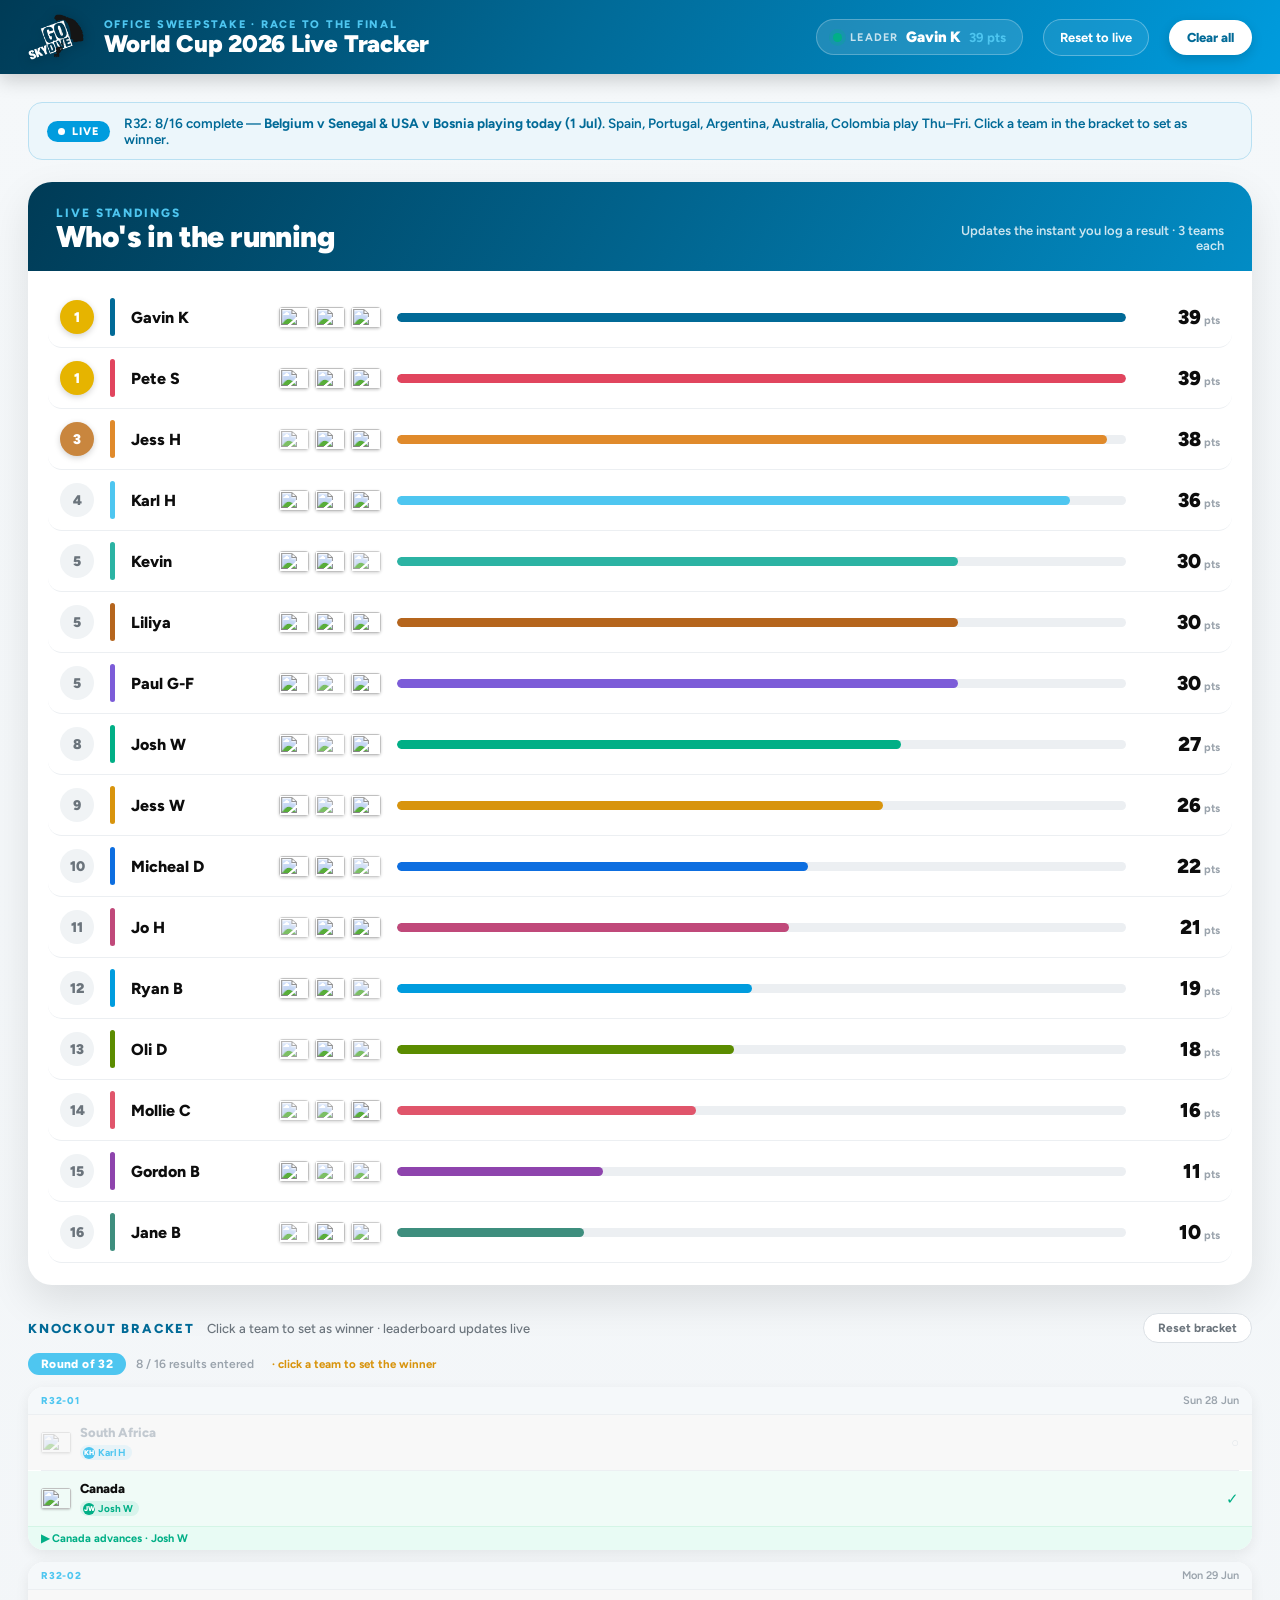
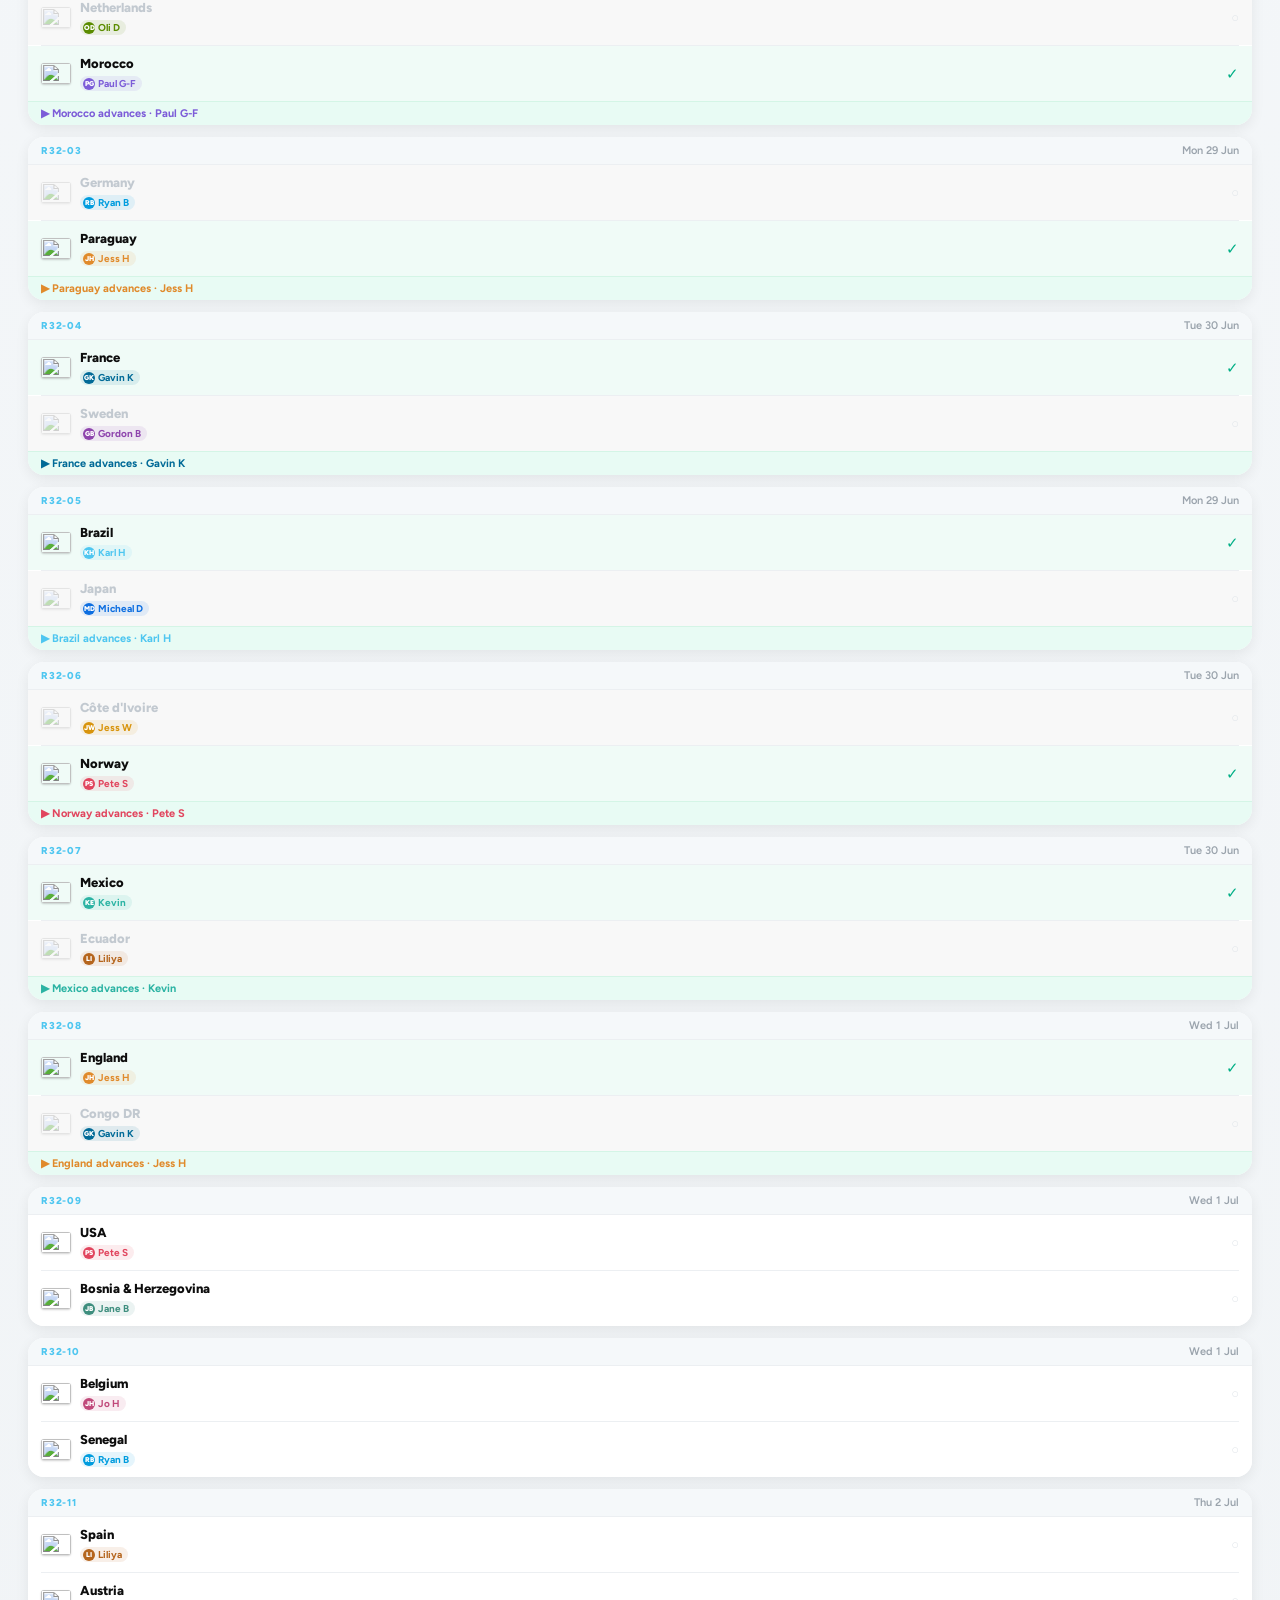
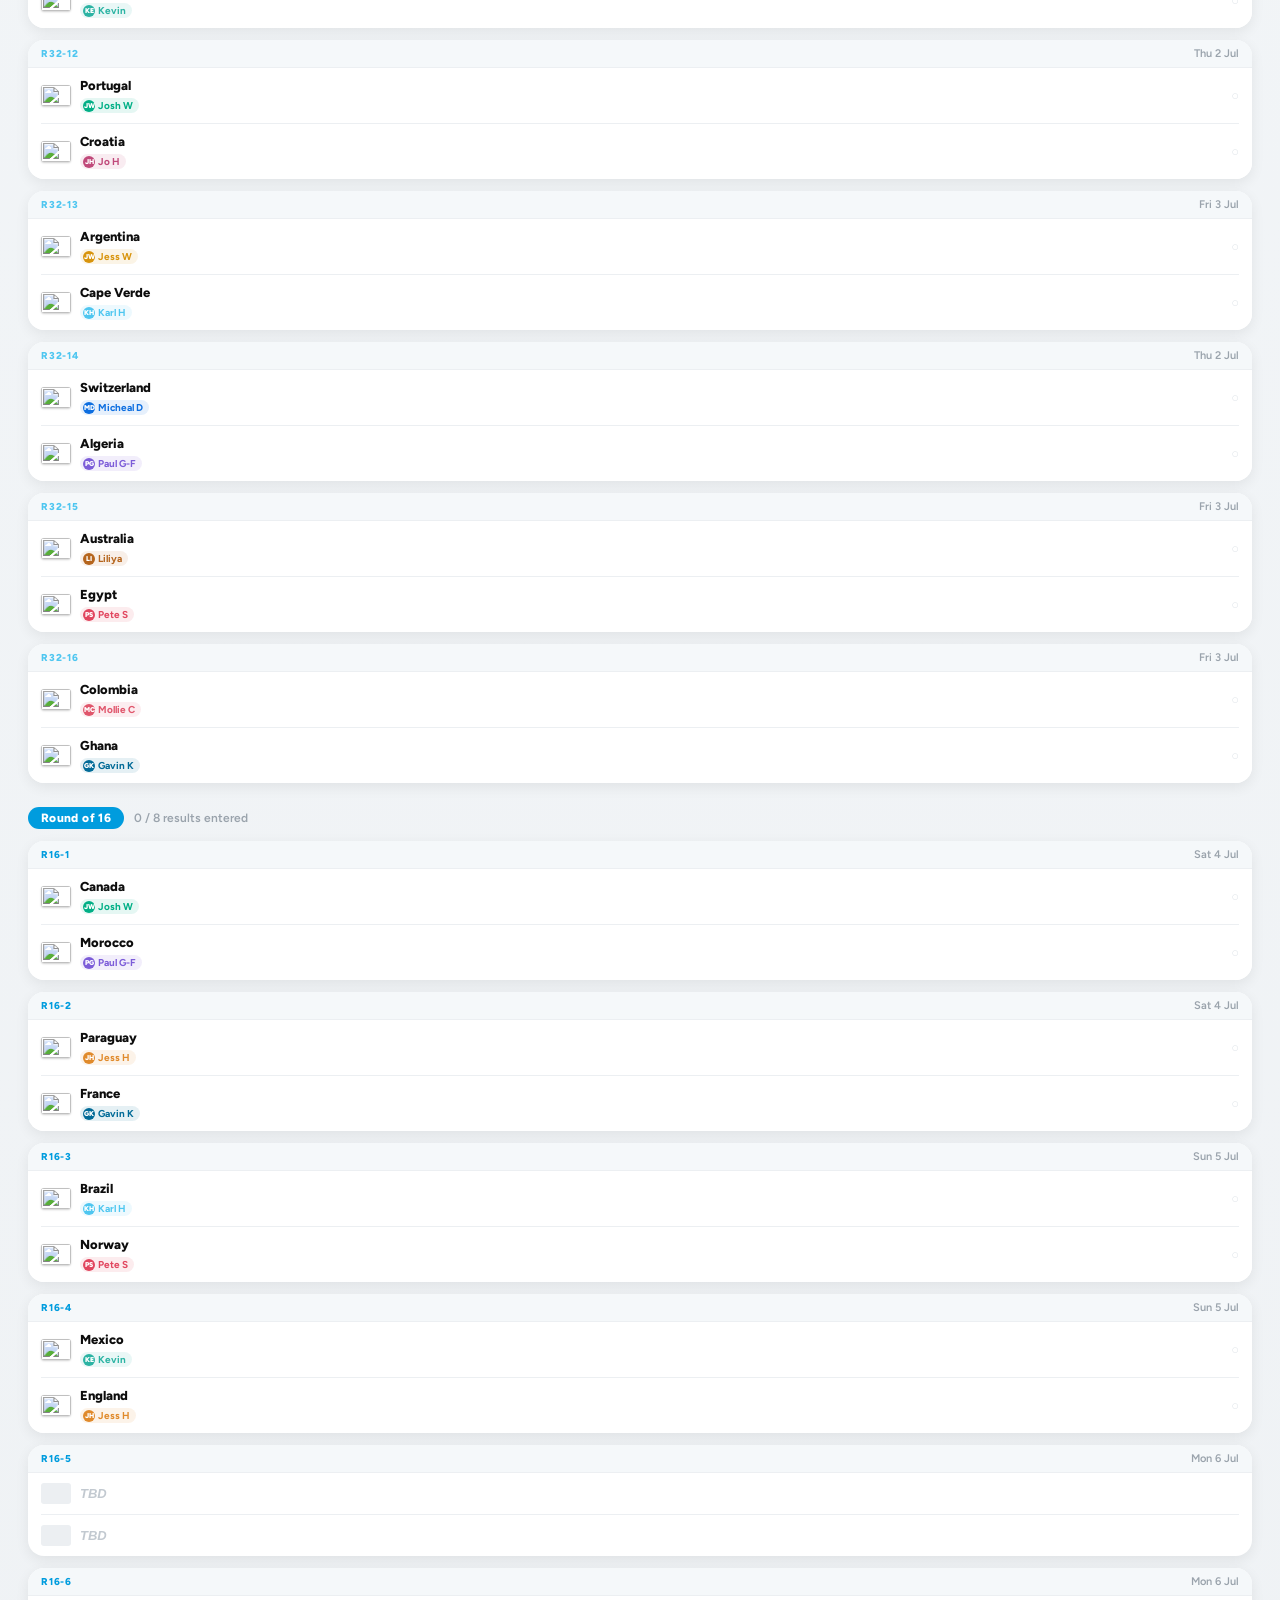
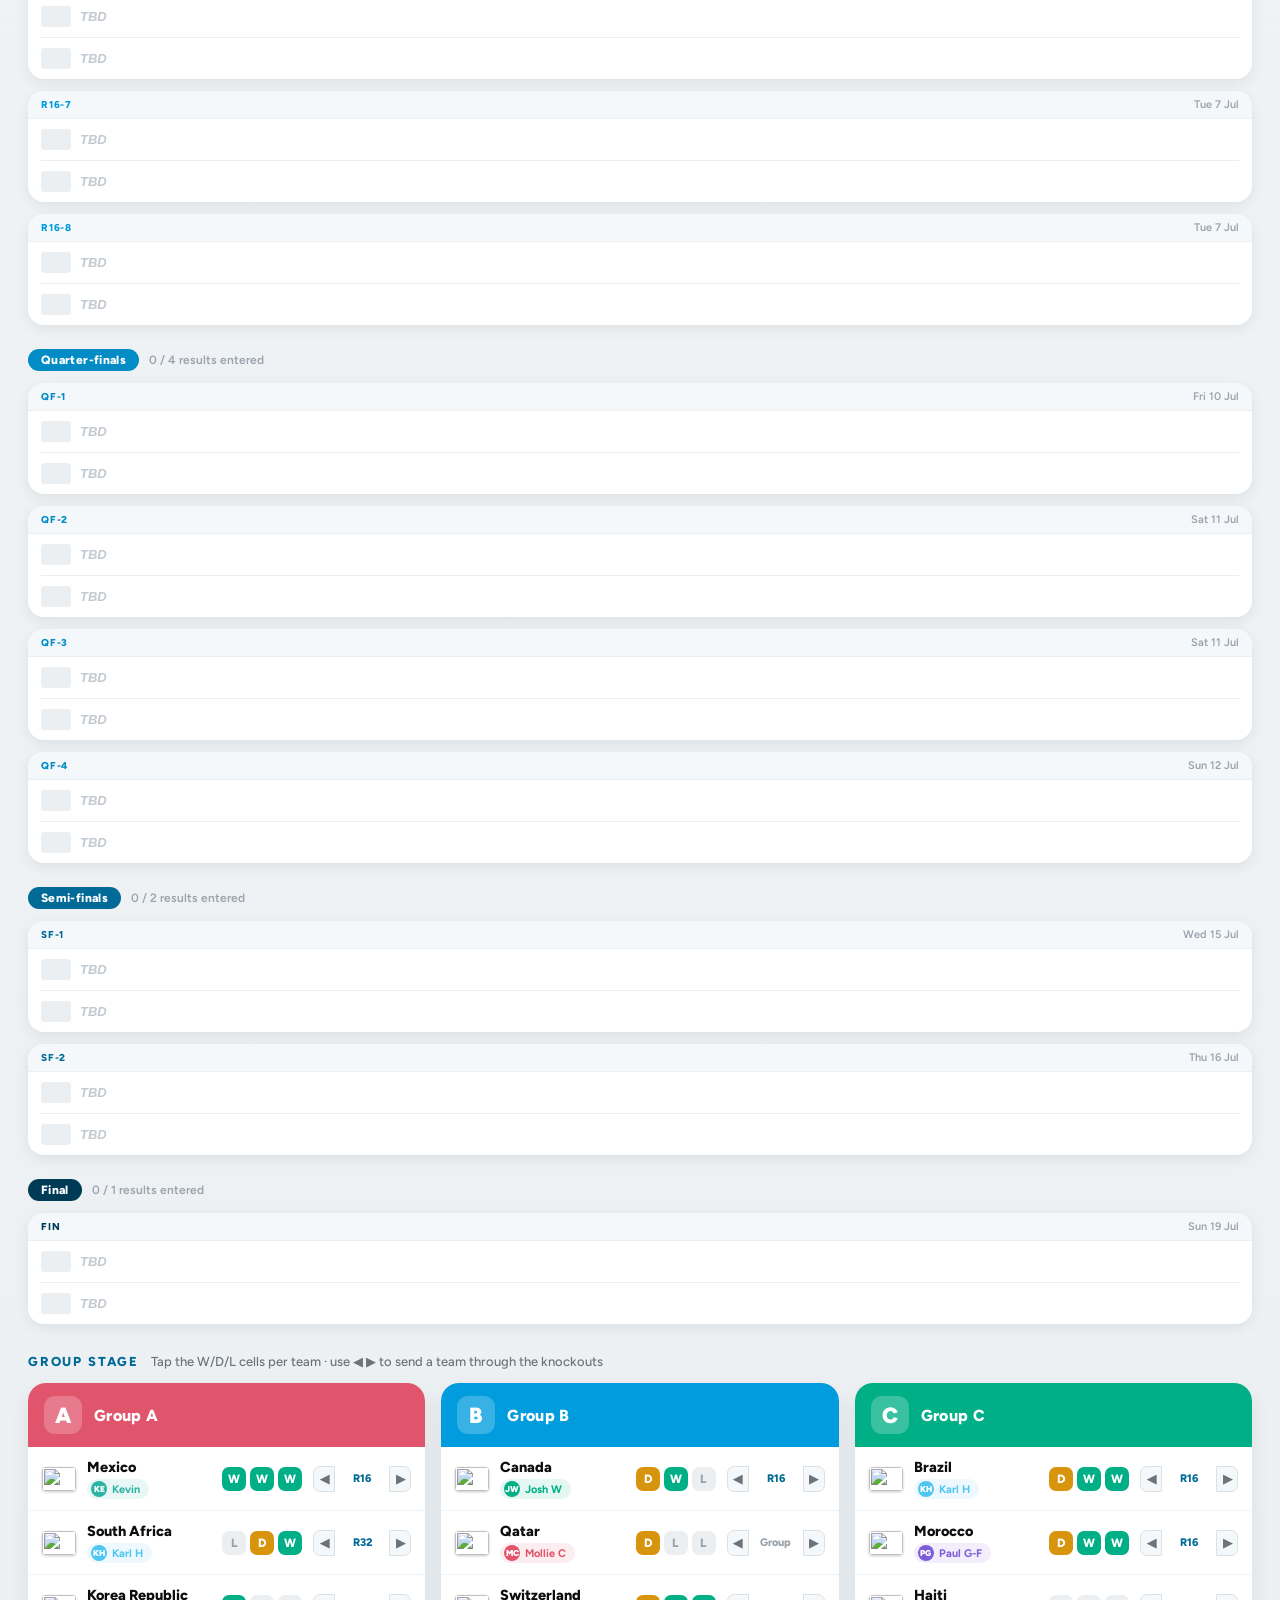
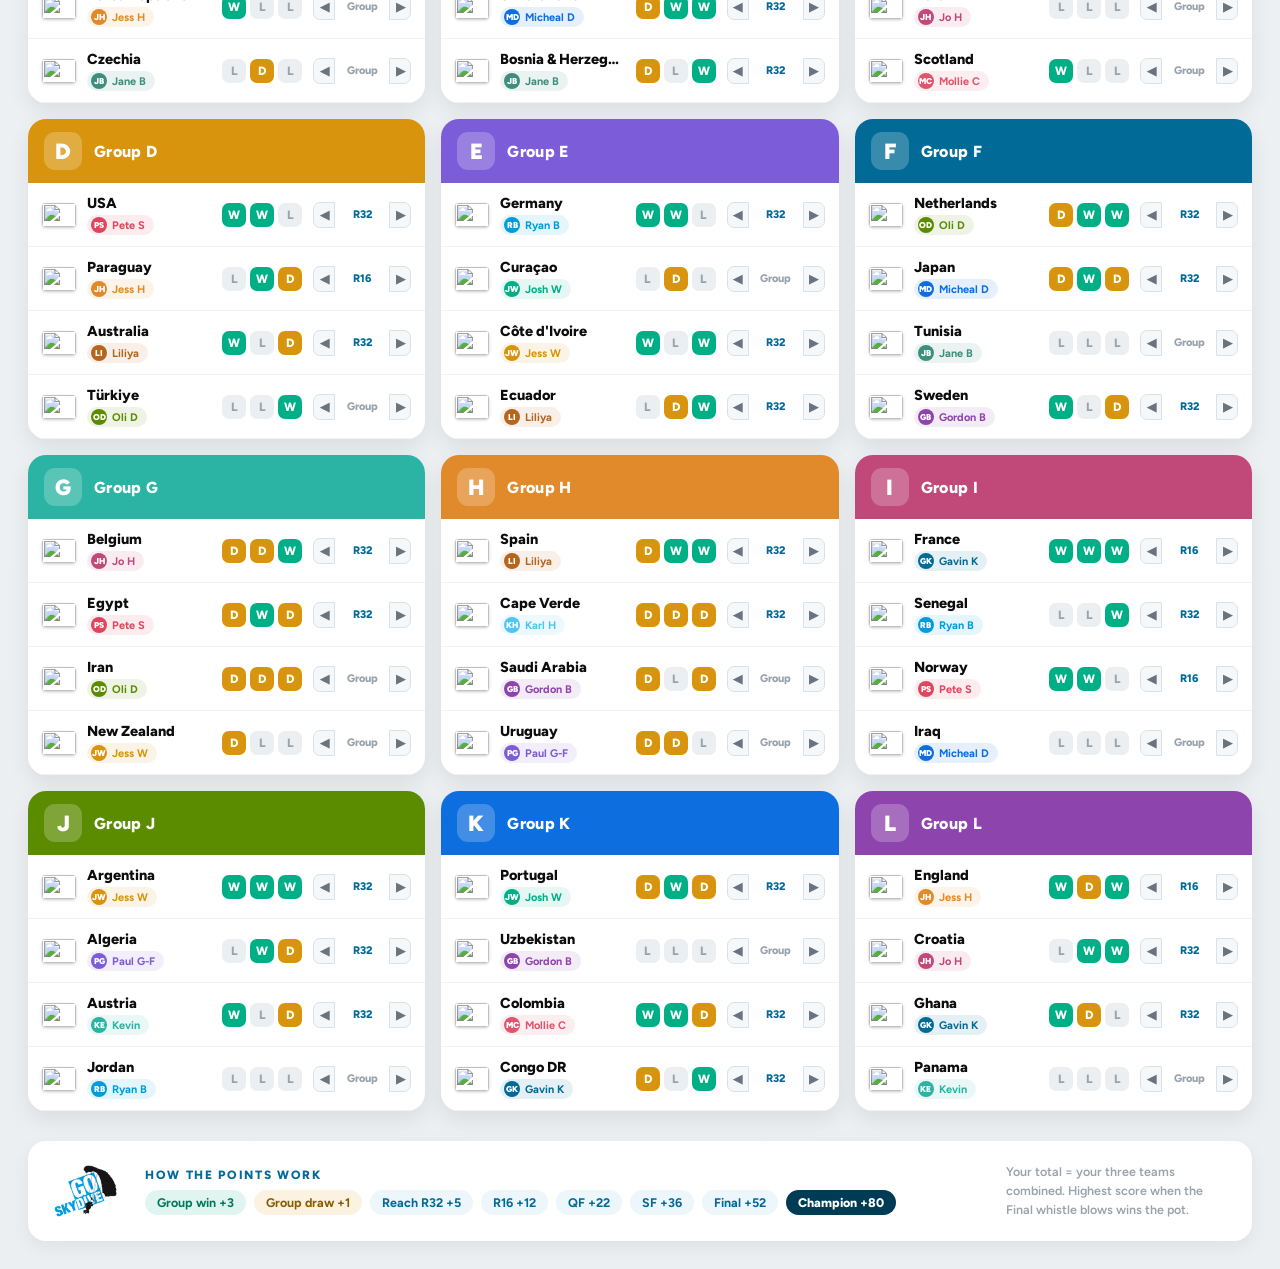
==== commit 8397b4c8: "Update R32 results through 1 Jul — 8/16 matches complete Jun 28: Canada 1-0 South Africa Jun 29: Bra" ====
--- a/index.html
+++ b/index.html
@@ -52,7 +52,7 @@
     <span style="flex:0 0 auto;display:inline-flex;align-items:center;gap:7px;background:#009CDE;color:#fff;font-size:11px;font-weight:800;letter-spacing:.08em;text-transform:uppercase;padding:4px 11px;border-radius:999px">
       <span style="width:7px;height:7px;border-radius:50%;background:#fff;animation:gskPulse 1.8s ease-in-out infinite;display:block"></span>Live
     </span>
-    <span>All group stage complete — <b>Round of 32 begins 28 June</b>. Use ◀ ▶ to advance teams through the knockouts as matches are played.</span>
+    <span>R32: 8/16 complete — <b>Belgium v Senegal &amp; USA v Bosnia playing today (1 Jul)</b>. Spain, Portugal, Argentina, Australia, Colombia play Thu–Fri. Click a team in the bracket to set as winner.</span>
   </div>
 
   <!-- LEADERBOARD -->
@@ -287,7 +287,18 @@
 }
 
 const KO_KEY = 'gsk-wc26-ko-v1';
-function liveKOState() { return { 'R32-01': { winner: 'Canada' } }; }
+function liveKOState() {
+  return {
+    'R32-01': { winner: 'Canada'   },  // 28 Jun: South Africa 0-1 Canada
+    'R32-02': { winner: 'Morocco'  },  // 29 Jun: Netherlands 1-1 Morocco (pens 2-3)
+    'R32-03': { winner: 'Paraguay' },  // 29 Jun: Germany 1-1 Paraguay (pens 3-4)
+    'R32-04': { winner: 'France'   },  // 30 Jun: France 3-0 Sweden
+    'R32-05': { winner: 'Brazil'   },  // 29 Jun: Brazil 2-1 Japan
+    'R32-06': { winner: 'Norway'   },  // 30 Jun: Norway 2-1 Côte d\'Ivoire
+    'R32-07': { winner: 'Mexico'   },  // 30 Jun: Mexico 2-0 Ecuador
+    'R32-08': { winner: 'England'  },  // 1 Jul:  England 2-0 Congo DR
+  };
+}
 function loadKO() {
   try { const r = localStorage.getItem(KO_KEY); if (r) return JSON.parse(r); } catch(e) {}
   return liveKOState();
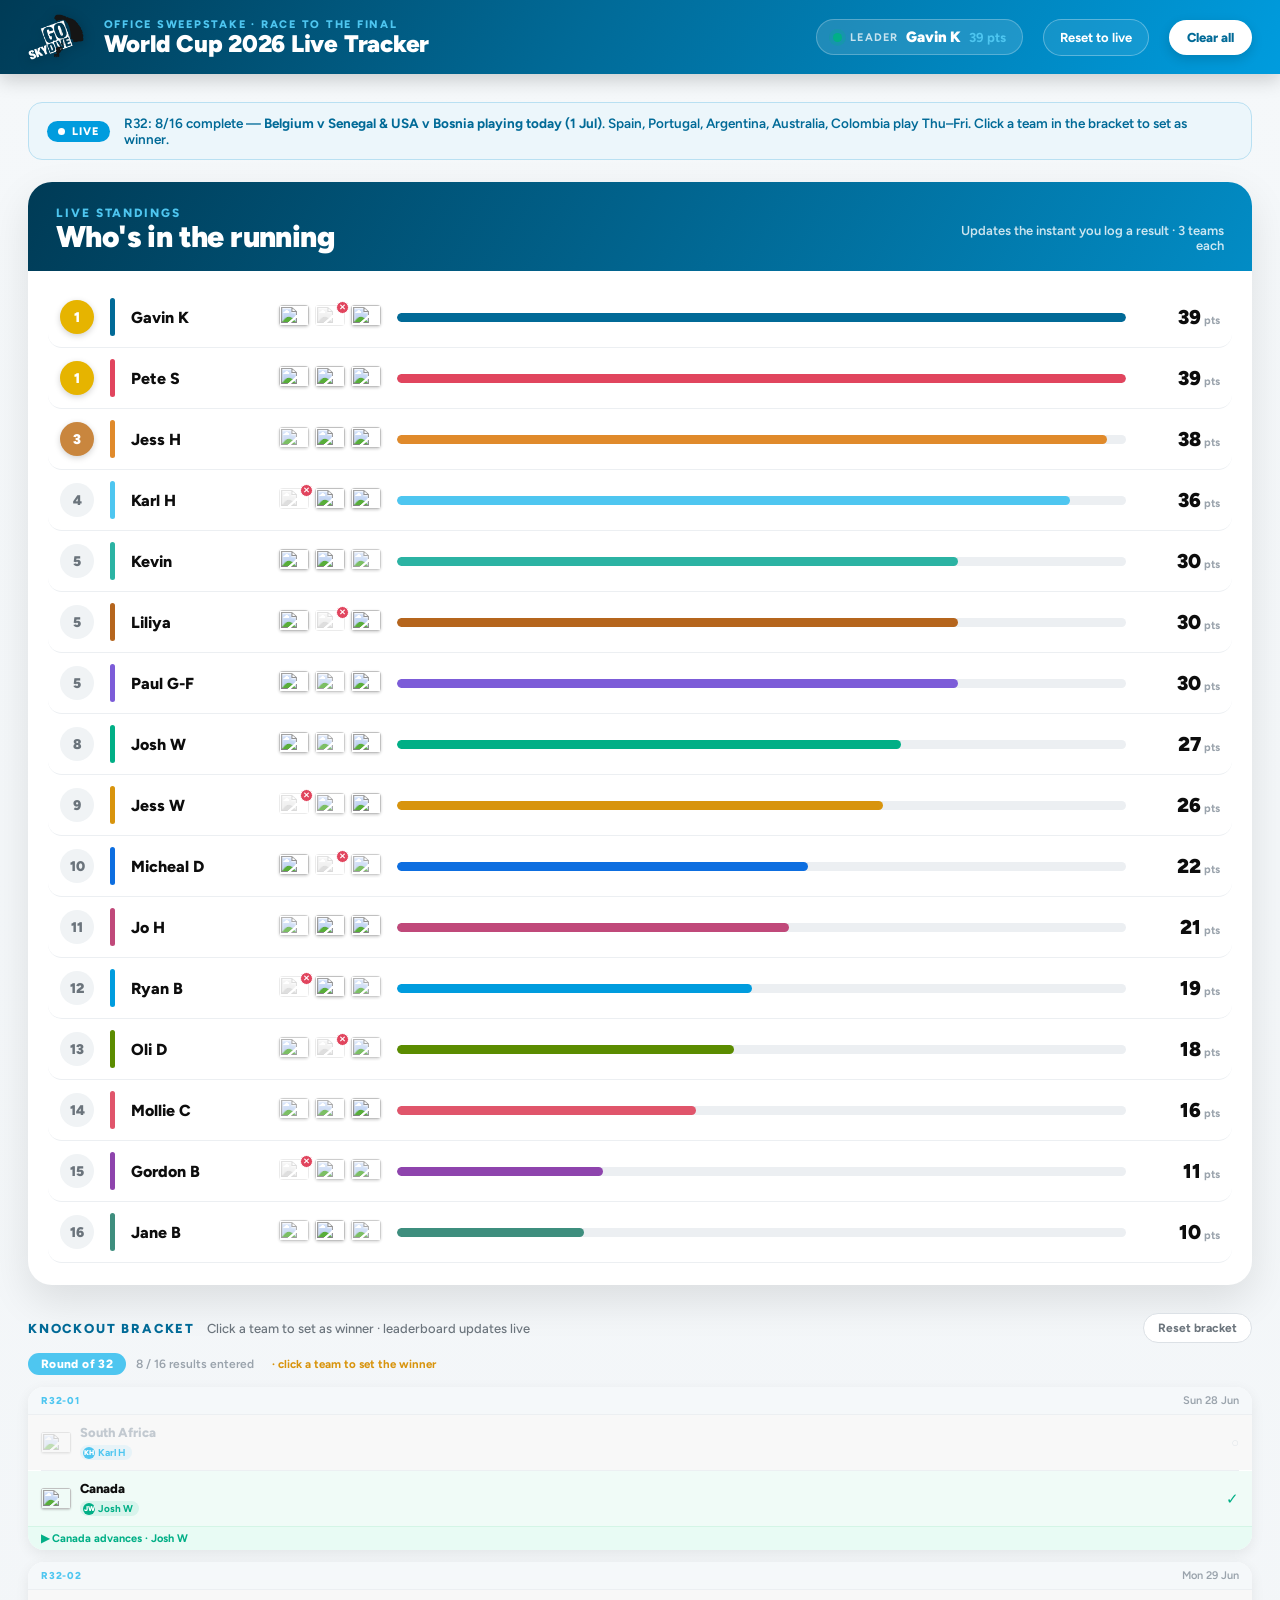
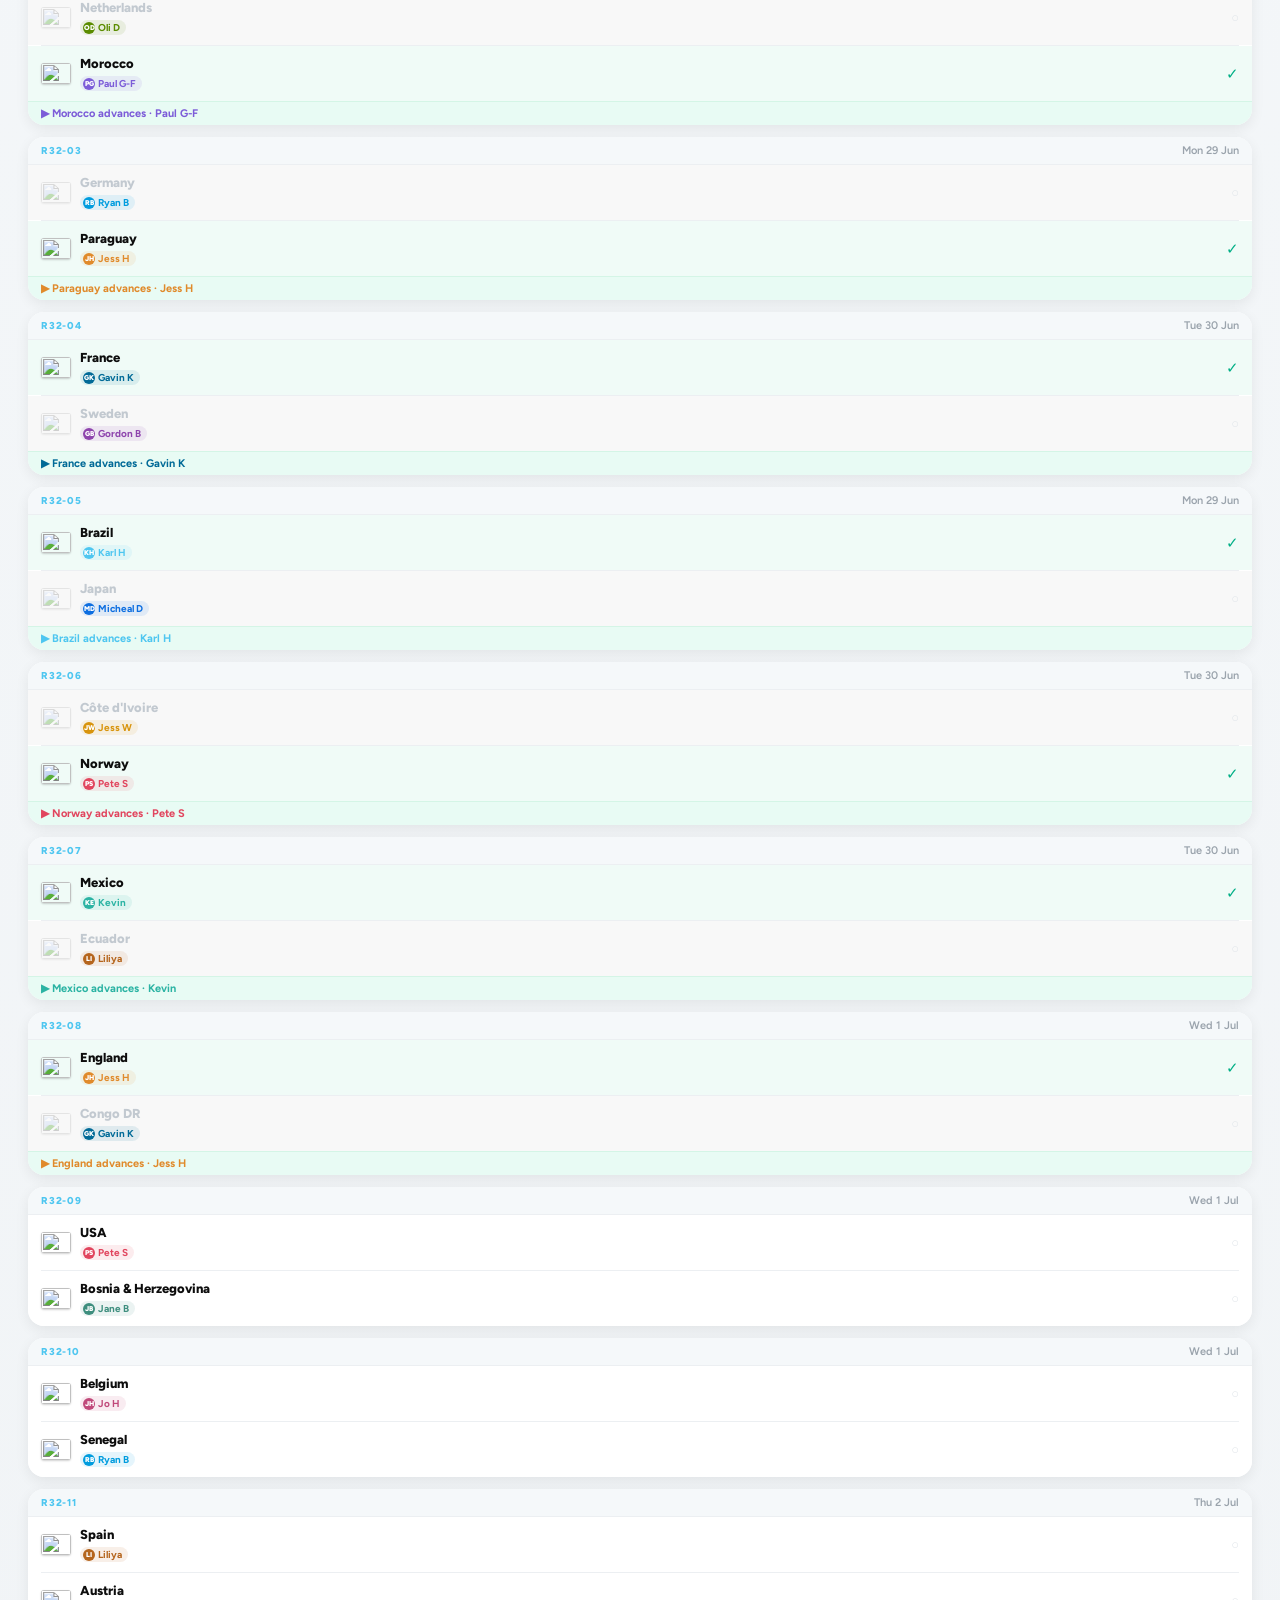
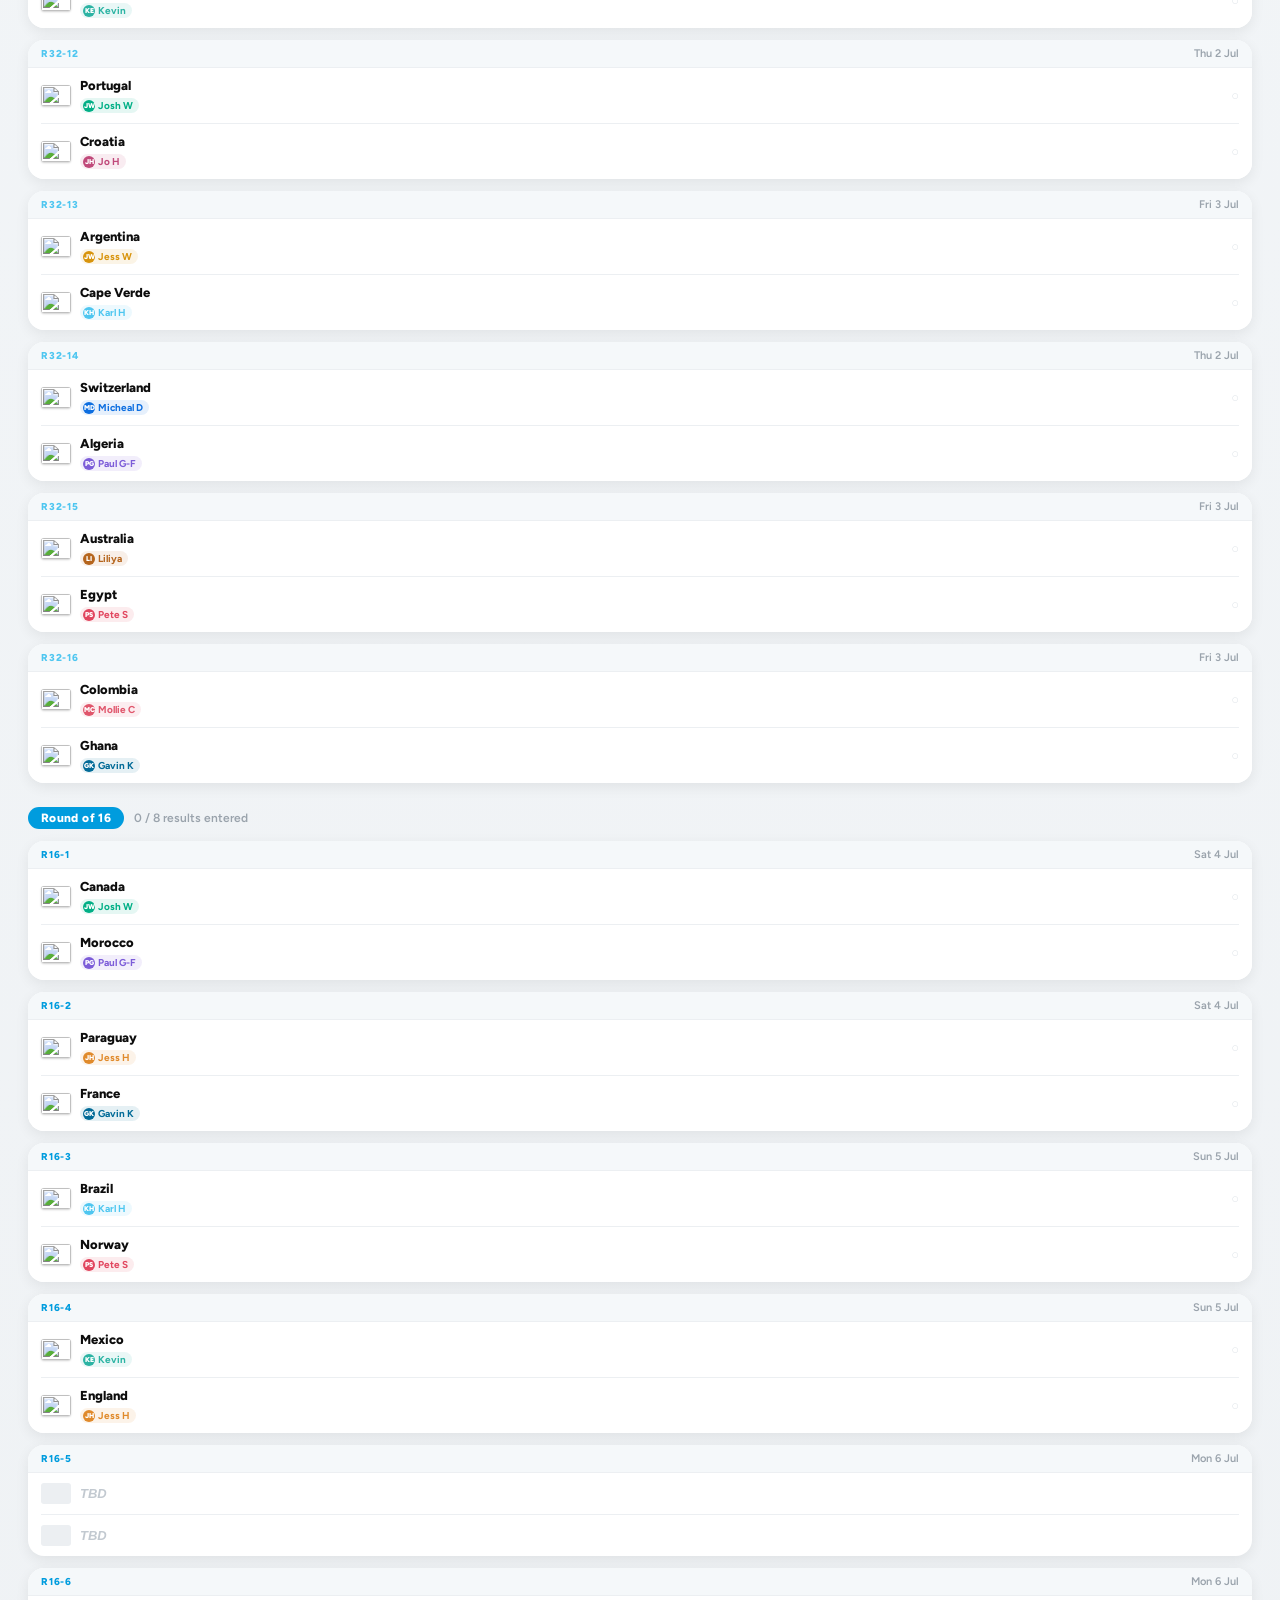
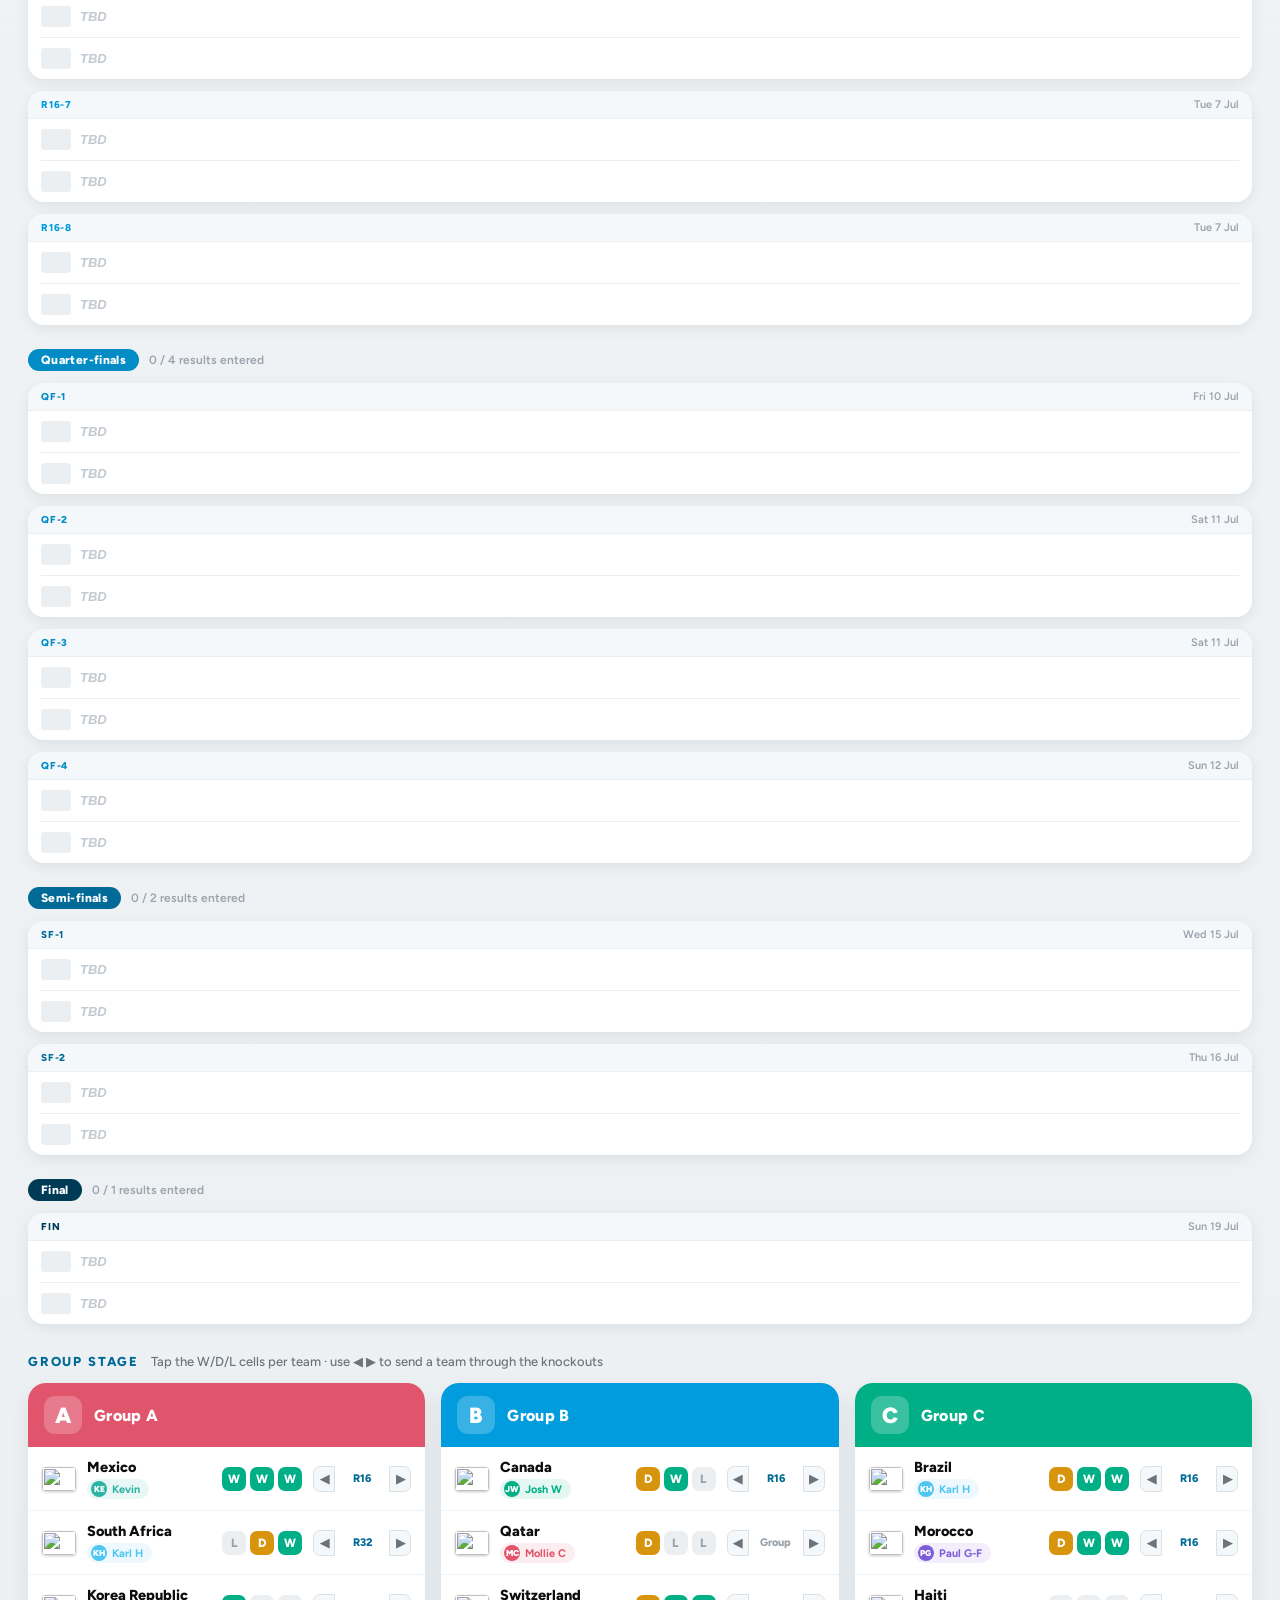
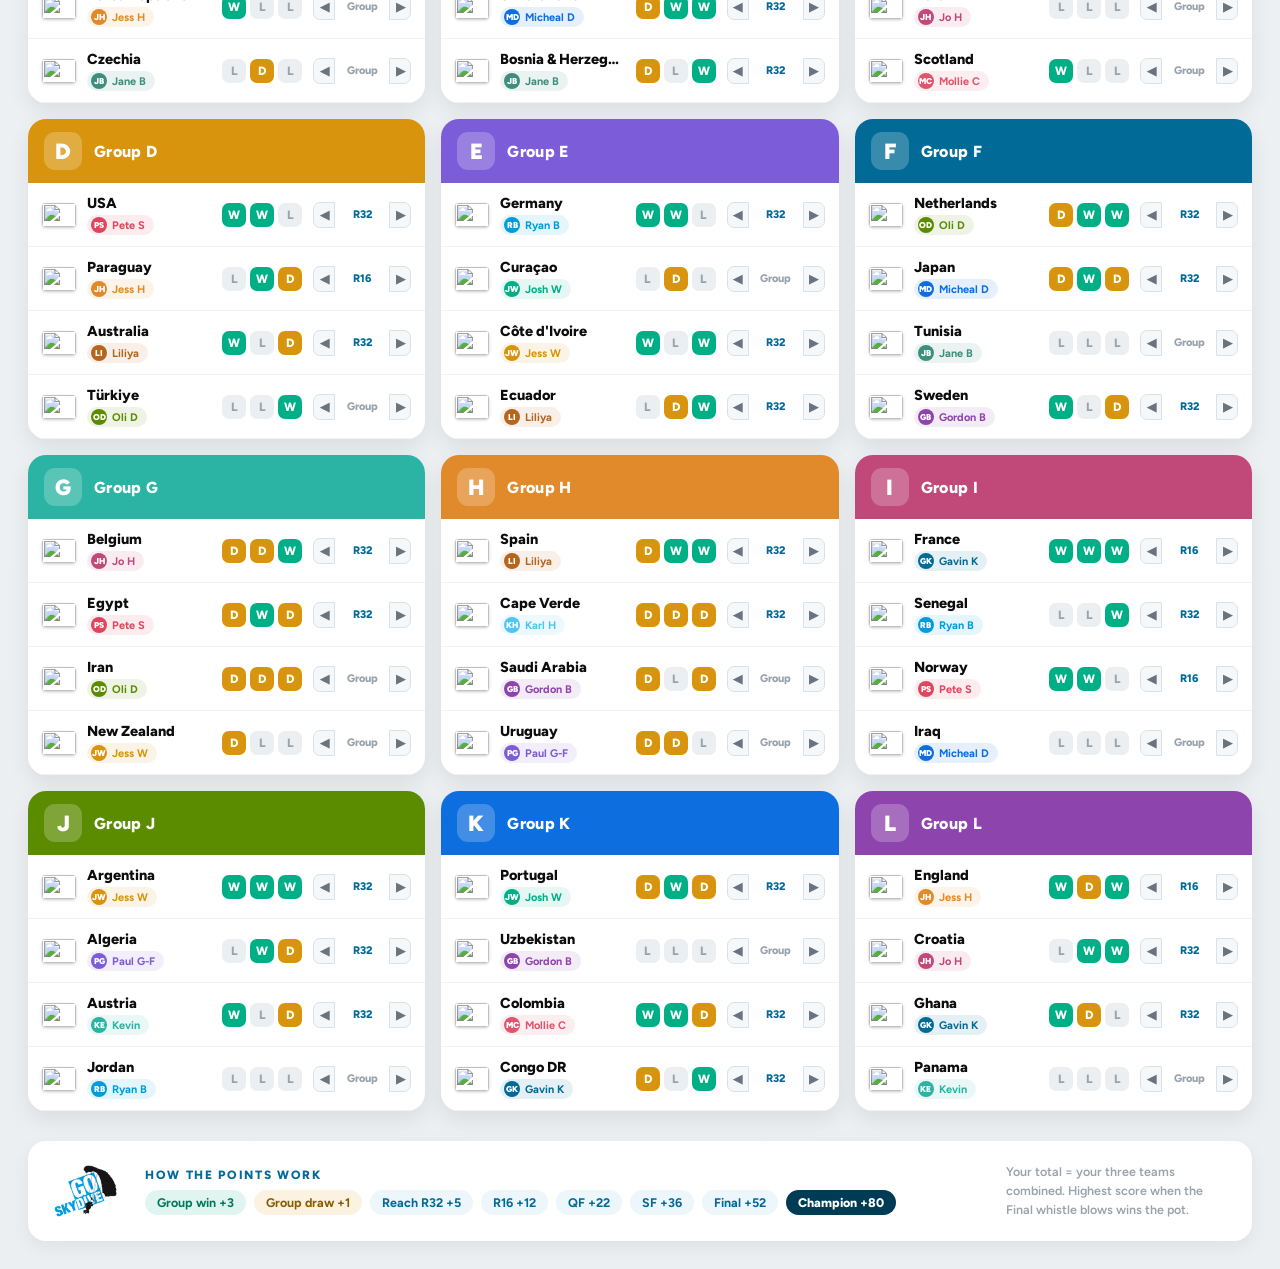
==== commit 35ecbb3a: "Grey out eliminated teams in leaderboard with ✕ badge and ALL OUT row state Knocked-out team flags t" ====
--- a/index.html
+++ b/index.html
@@ -332,6 +332,16 @@
   return Math.max((state[teamName] || {}).stage || 0, koComputedStage(teamName));
 }
 
+function koIsEliminated(teamName) {
+  for (const m of KO_MATCHES) {
+    const res = koState[m.id];
+    if (!res) continue;
+    const [ta, tb] = koGetTeams(m.id);
+    if ((ta === teamName || tb === teamName) && res.winner !== teamName) return true;
+  }
+  return false;
+}
+
 // side = 'a' or 'b'; toggles off if already set
 function setKOWinner(matchId, side) {
   const [tA, tB] = koGetTeams(matchId);
@@ -392,20 +402,35 @@
     const rankColor = rank <= 3 ? '#fff' : '#6B747C';
     const rankShadow = rank <= 3 ? 'box-shadow:0 2px 6px rgba(0,0,0,.18);' : '';
     const myTeams = teams.filter(t => t.owner === name);
-    const chips = myTeams.map(t => {
+    const eliminated = myTeams.map(t => koIsEliminated(t.name));
+    const allOut = eliminated.every(Boolean) && eliminated.some(Boolean);
+    const chips = myTeams.map((t, ti) => {
       const stg = effectiveStage(t.name);
-      return `<img src="${t.flag}" title="${t.name} · ${SHORT[stg]}" style="width:30px;height:21px;border-radius:4px;object-fit:cover;box-shadow:0 1px 3px rgba(0,0,0,.2);opacity:${stg===0?'0.78':'1'}">`;
+      const out = eliminated[ti];
+      const imgStyle = out
+        ? 'width:30px;height:21px;border-radius:4px;object-fit:cover;filter:grayscale(100%);opacity:0.3;'
+        : `width:30px;height:21px;border-radius:4px;object-fit:cover;box-shadow:0 1px 3px rgba(0,0,0,.2);opacity:${stg===0?'0.78':'1'}`;
+      const title = out ? `${t.name} · Eliminated` : `${t.name} · ${SHORT[stg]}`;
+      return `<div style="position:relative;display:inline-block;flex:0 0 auto">
+        <img src="${t.flag}" title="${title}" style="${imgStyle}">
+        ${out ? `<span style="position:absolute;top:-4px;right:-4px;width:13px;height:13px;border-radius:50%;background:#E1455E;color:#fff;font-size:8px;font-weight:900;display:flex;align-items:center;justify-content:center;line-height:1;border:1.5px solid #fff">✕</span>` : ''}
+      </div>`;
     }).join('');
     const barW = (pts / maxPts * 100).toFixed(1);
-    return `<div style="display:flex;align-items:center;gap:16px;padding:11px 12px;border-radius:14px;border-bottom:1px solid #ECEFF2">
+    const rowBg = allOut ? 'background:#FAFAFA;' : '';
+    const nameColor = allOut ? '#9AA3AC' : 'var(--adventure-black)';
+    const outBadge = allOut ? `<span style="font-size:10px;font-weight:800;letter-spacing:.05em;color:#9AA3AC;background:#ECEFF2;padding:2px 7px;border-radius:999px;margin-left:4px">ALL OUT</span>` : '';
+    return `<div style="display:flex;align-items:center;gap:16px;padding:11px 12px;border-radius:14px;border-bottom:1px solid #ECEFF2;${rowBg}">
       <div style="width:34px;height:34px;flex:0 0 34px;border-radius:50%;display:flex;align-items:center;justify-content:center;font-weight:900;font-size:14px;background:${rankBg};color:${rankColor};${rankShadow}">${rank}</div>
-      <div style="width:5px;height:38px;border-radius:999px;flex:0 0 5px;background:${color}"></div>
-      <div style="width:132px;flex:0 0 132px;font-weight:800;font-size:16px;color:var(--adventure-black)">${name}</div>
-      <div style="display:flex;gap:6px;flex:0 0 auto">${chips}</div>
+      <div style="width:5px;height:38px;border-radius:999px;flex:0 0 5px;background:${allOut ? '#ECEFF2' : color}"></div>
+      <div style="display:flex;align-items:center;width:132px;flex:0 0 132px">
+        <span style="font-weight:800;font-size:16px;color:${nameColor}">${name}</span>${outBadge}
+      </div>
+      <div style="display:flex;gap:6px;flex:0 0 auto;align-items:center">${chips}</div>
       <div style="flex:1;height:9px;background:#ECEFF2;border-radius:999px;overflow:hidden;min-width:60px">
-        <div style="width:${barW}%;height:100%;border-radius:999px;background:${color};transition:width 240ms cubic-bezier(0.16,1,0.3,1)"></div>
+        <div style="width:${barW}%;height:100%;border-radius:999px;background:${allOut ? '#C2C9D0' : color};transition:width 240ms cubic-bezier(0.16,1,0.3,1)"></div>
       </div>
-      <div style="flex:0 0 78px;text-align:right;font-weight:900;font-size:20px;color:var(--adventure-black)">${pts}<span style="font-size:11px;font-weight:700;color:#9AA3AC;margin-left:3px">pts</span></div>
+      <div style="flex:0 0 78px;text-align:right;font-weight:900;font-size:20px;color:${nameColor}">${pts}<span style="font-size:11px;font-weight:700;color:#9AA3AC;margin-left:3px">pts</span></div>
     </div>`;
   }).join('');
 
